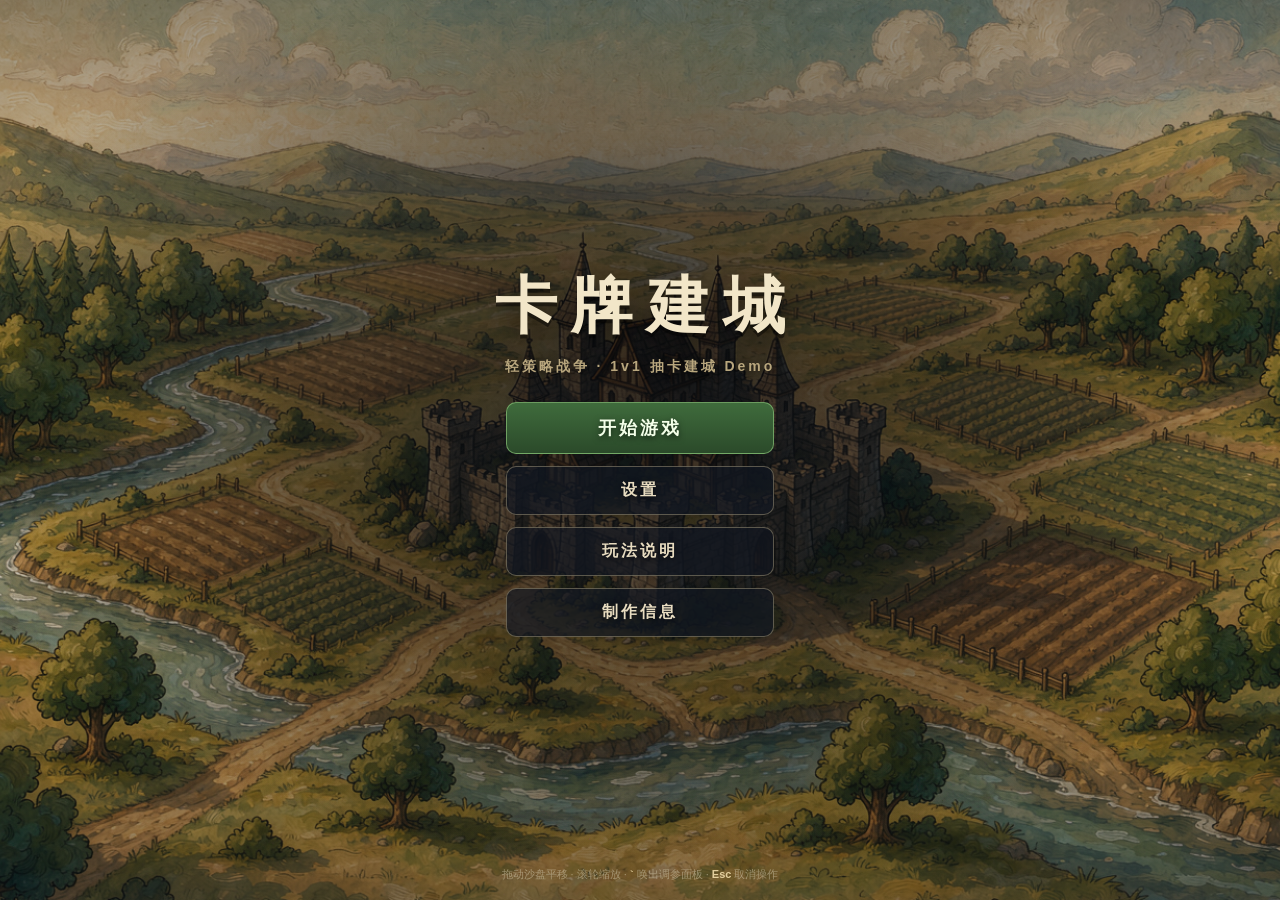
==== 卡牌建城demo/index.html @ 53fcb4ac "弹窗羊皮纸木框 + 顶栏图标化重构（第六十三次修订·本地） - 弹窗：i2i 横版羊皮纸木框 panel-wide.png（3:2 匹配 modal），替换 CSS 纯色；固定高 470 防压扁；关闭" ====
<!DOCTYPE html>
<html lang="zh-CN">
<head>
<meta charset="UTF-8">
<meta name="viewport" content="width=device-width, initial-scale=1.0, maximum-scale=1.0, user-scalable=no, viewport-fit=cover">
<meta name="apple-mobile-web-app-capable" content="yes">
<title>卡牌建城 · 轻策略战争 Demo</title>
<link rel="icon" href="data:,">
<link rel="stylesheet" href="css/style.css">
</head>
<body>

<div id="app">
  <div id="stage">
    <canvas id="game" hidden></canvas>

    <!-- ============ UI 层（逻辑坐标 1280×720，由引擎整体缩放） ============
         网格制沙盘铺满 + 常驻手牌栏 + 右下角功能角标 + 弹出式抽卡/牌库
    -->
    <div id="ui">

      <!-- ---------- 顶栏（背景 = 参考图裁切的木质横幅；数字叠在图内资源位上） ---------- -->
      <header id="topbar">
        <div class="tb-clock">
          <span id="clock">15:00</span>
          <span class="tb-sub" id="tickinfo">Tick 0 / 180</span>
        </div>

        <div class="tb-resnum rn-energy"><img class="res-ico" src="assets/ui/icons/energy.png" alt=""><b id="res-energy">20</b></div>
        <div class="tb-resnum rn-food"><img class="res-ico" src="assets/ui/icons/food.png" alt=""><b id="res-food">40</b></div>
        <div class="tb-resnum rn-soldier"><img class="res-ico" src="assets/ui/icons/soldier.png" alt=""><b id="tag-soldiers">0 / 60</b></div>

        <button id="btn-policy" class="tb-btn tb-btn-text" title="查看/颁布政策">📜 政策</button>
        <div class="tb-btns">
          <button id="btn-menu" class="tb-btn tb-btn-icon" title="主界面">🏠</button>
          <button id="btn-pause" class="tb-btn tb-btn-icon" title="暂停 / 继续">⏸️</button>
          <button id="btn-reset" class="tb-btn tb-btn-icon" title="重置本局">🔄</button>
          <button id="btn-debug" class="tb-btn tb-btn-icon" title="调参面板（快捷键 `）">🎛️</button>
        </div>
      </header>

      <!-- 隐藏保留：旧顶栏信息位的 id（ui.js 仍在更新；视觉信息已由顶栏横幅与沙盘标签承接） -->
      <div id="legacy-info" style="display:none">
        <span class="tag" id="tag-castle">主城 Lv1</span>
        <span class="tag" id="tag-slots">建筑位 0 / 10</span>
        <span id="policy-tray"></span>
        <span id="event-meter"><i id="event-bar-fill"></i><b id="event-bar-label">?</b></span>
        <span class="tag tag-dim" id="tag-phase"></span>
      </div>
      <!-- ---------- 主体 ---------- -->
      <main id="main">

        <!-- 沙盘：Canvas 铺满，城市格逐格对齐 -->
        <section id="board">
          <canvas id="sandbox"></canvas>
          <div id="relic-tray" title="遗物：弃牌奖励获得，永久生效"></div>

          <div class="board-head">
            <span class="bh-title">沙盘</span>
            <span class="muted">拖动平移 · 滚轮缩放 · 点我方部队再点建筑派兵 · 悬停顶栏资源看产出明细</span>
            <span class="bh-right">
              <button id="btn-recenter" class="bh-btn">⌖ 回城</button>
              <span class="muted">可建 <b id="slot-count">0</b>/<b id="slot-max">10</b> 格</span>
              <span class="muted" id="road-budget" title="道路额度：每方主动铺路的格数上限（预设官道、桥不占额度）。铺满后要拆掉旧路才能继续铺。单价随已铺格数递增（每 20 格 +1⚡）。">道路 <b id="road-count">0</b>/<b id="road-cap">100</b> <b id="road-price"></b></span>
            </span>
          </div>

          <div id="hint" class="hint">点右下角「抽卡」翻 5 张 → 挑便宜的买 → 把手牌拖到地图空地上建造（必须与主城或己方建筑相邻）</div>

          <!-- 选中建筑/主城时的操作条 -->
          <div id="tile-actions" class="hidden">
            <span id="ta-title"></span>
            <button id="ta-upgrade" class="ta-btn ta-up"></button>
            <button id="ta-demolish" class="ta-btn ta-del"></button>
            <button id="ta-close" class="ta-close">×</button>
          </div>

          <!-- 右下角功能角标：牌库 / 抽卡 / 弃牌 -->
          <div id="corner-ui">
            <button class="corner-btn" data-modal="pool">
              <span class="ck-icon">📚</span>
              <b class="ck-badge" id="pool-count">0</b>
              <em class="ck-label">牌库</em>
            </button>
            <button class="corner-btn corner-primary" data-modal="shop">
              <span class="ck-icon">🎴</span>
              <b class="ck-badge" id="shop-cost">1</b>
              <em class="ck-label">抽卡</em>
            </button>
            <button class="corner-btn corner-danger" id="btn-discard">
              <span class="ck-icon">🗑️</span>
              <em class="ck-label">弃牌</em>
            </button>
            <button class="corner-btn corner-gold" data-modal="quest">
              <span class="ck-icon">📋</span>
              <b class="ck-badge" id="quest-star">☆0</b>
              <em class="ck-label">任务</em>
            </button>
          </div>
        </section>

        <!-- 常驻手牌栏 -->
        <section id="hand-bar">
          <div class="row-body">
            <div id="hand-slots" class="card-row"></div>
            <div class="hb-spacer"></div>
            <div id="discard-zone" class="discard-zone"><span>🗑️</span>弃牌</div>
            <span class="muted hb-count" id="hand-count">0 / 5</span>
          </div>
        </section>

      </main>

      <!-- 资源产出明细（鼠标悬停顶栏三个资源时弹出） -->
      <div id="res-tip" class="hidden"></div>

      <!-- 胜负结算 -->
      <div id="result-overlay" class="hidden">
        <div id="result-card">
          <div id="result-icon"></div>
          <div id="result-title"></div>
          <div id="result-sub"></div>
          <div class="result-btns">
            <button id="result-restart">再来一局</button>
            <button id="result-menu" class="result-btn-ghost">回到主界面</button>
          </div>
        </div>
      </div>

    </div><!-- /#ui -->

    <!-- ---------- 弹出层：抽卡 / 牌库 ---------- -->
    <div id="modal" class="hidden">
      <div class="modal-box">
        <div class="modal-head">
          <span class="rh-title" id="modal-title">抽卡</span>
          <span class="muted" id="modal-sub"></span>
          <button id="modal-close" class="modal-close">×</button>
        </div>
        <div class="modal-body">
          <div id="pane-shop" class="pane">
            <div id="shop-cards" class="card-row"></div>
            <div class="shop-foot">
              <button id="btn-open" class="btn btn-primary">抽取 · 3 ⚡</button>
              <div id="shop-hint" class="muted small">点击候选卡按标价买入 · 买完拖下方手牌到城市格建造</div>
              <div id="shop-cur-cost" class="muted small"></div>
            </div>
          </div>
          <div id="pane-reward" class="pane hidden">
            <div id="reward-cards" class="reward-cards"></div>
          </div>
          <div id="pane-policy" class="pane hidden">
            <div id="policy-cards" class="reward-cards"></div>
            <div id="policy-hint" class="muted small"></div>
          </div>
          <div id="pane-quest" class="pane hidden">
            <div id="quest-list"></div>
          </div>
          <div id="pane-pool" class="pane hidden">
            <div id="pool-cards" class="pool-grid"></div>
          </div>
        </div>
      </div>
    </div>

    <!-- ---------- 主界面（覆盖层，最后渲染 → 永远在最上） ---------- -->
    <div id="menu">
      <div id="menu-bg"></div>
      <div class="menu-inner">
        <div class="menu-brand">
          <h1 class="menu-title" id="menu-title">卡牌建城</h1>
          <p class="menu-sub" id="menu-sub">轻策略战争 · 1v1 抽卡建城 Demo</p>
        </div>

        <div class="menu-btns" id="menu-btns">
          <button class="menu-btn menu-btn-primary" data-act="start">开始游戏</button>
          <button class="menu-btn" data-act="settings">设置</button>
          <button class="menu-btn" data-act="help">玩法说明</button>
          <button class="menu-btn" data-act="about">制作信息</button>
        </div>

        <div class="menu-panel hidden" id="menu-panel">
          <div class="mp-head">
            <span class="mp-title" id="mp-title"></span>
            <button class="mp-close" id="mp-close" title="返回">×</button>
          </div>
          <div class="mp-body" id="mp-body"></div>
        </div>

        <div class="menu-foot">拖动沙盘平移 · 滚轮缩放 · <b>`</b> 唤出调参面板 · <b>Esc</b> 取消操作</div>
      </div>
    </div>

  </div><!-- /#stage -->

  <!-- 调试面板：按 ` 或 D 唤出 -->
  <div id="debug" class="hidden">
    <div class="dbg-head">调试面板 <span id="fps">60</span> fps
      <button id="dbg-close">×</button>
    </div>
    <div id="dbg-body"></div>
  </div>
</div>

<!-- 竖屏引导（第四十八次修订）：手机竖屏时提示横屏；桌面（宽 > 820px）不受影响。
     纯 CSS 控制（媒体查询），无 JS 参与 -->
<div id="rotate-hint">
  <div class="rh-icon">📱</div>
  <div class="rh-text">请将手机<b>横过来</b>游玩<br><span>本作为横屏设计 · 1v1 沙盘战场需要横向空间</span></div>
</div>

<!-- 新手引导（第四十八次修订）：开局选择界面 + 软引导层（手指/气泡/跳过）。
     逻辑在 js/tutorial.js；由 menu.js start() 的新局分支触发 -->
<div id="tut-choice" class="hidden">
  <div class="tc-box">
    <div class="tc-title">第一次玩？</div>
    <div class="tc-sub">6 步教你完成开局（抽卡 → 建城 → 出兵），大约 1 分钟。<br>引导期间游戏暂停，随时可以跳过。</div>
    <button id="tut-accept" class="tb-btn tc-accept">查看新手引导</button>
    <button id="tut-skip" class="tb-btn tb-btn-ghost">跳过，直接开始</button>
  </div>
</div>
<div id="tutorial" class="hidden">
  <div id="tut-bubble" class="hidden">
    <div id="tut-text"></div>
    <button id="tut-next" class="tb-btn hidden">下一步</button>
  </div>
  <div id="tut-finger" class="hidden">👆</div>
  <button id="tut-skip-run" class="tb-btn tb-btn-ghost">跳过引导 »</button>
</div>

<!-- 顺序不能改：engine -> config -> game -> sandbox -> ui -> menu -> main -->
<script src="js/engine.js"></script>
<script src="js/config.js"></script>
<script src="js/game.js"></script>
<script src="js/sandbox.js"></script>
<script src="js/ui.js"></script>
<script src="js/menu.js"></script>
<script src="js/tutorial.js"></script>
<script src="js/main.js"></script>
</body>
</html>
---- 卡牌建城demo/css/style.css ----
/* =============================================================
 * style.css —— 卡牌建城 Demo（Phase 3a）
 *
 * 视觉参考《卡牌城镇》(Cardboard Town)：蓝图风卡牌 + 网格草地地图
 * 逻辑分辨率 1280×720，由引擎把 #ui 整体 scale 到窗口，故此处一律写逻辑 px
 * ============================================================= */

* { margin: 0; padding: 0; box-sizing: border-box; }

html, body {
  width: 100%; height: 100%; overflow: hidden;
  background: #0a0f16;
  font-family: -apple-system, "PingFang SC", "Microsoft YaHei", "Helvetica Neue", sans-serif;
  color: #e8eef8;
  touch-action: none;
  user-select: none; -webkit-user-select: none;
  -webkit-tap-highlight-color: transparent;
}

#app { position: relative; width: 100%; height: 100dvh; display: flex; align-items: center; justify-content: center; }
#stage { position: relative; overflow: hidden; }
#game { display: block; width: 100%; height: 100%; background: #0f1420; }
#game[hidden] { display: none; }

#ui {
  position: absolute; left: 0; top: 0;
  /* ★ 第四十八次修订：尺寸由引擎按窗口动态设置（响应式），不再固定 1280×720 */
  width: 100%; height: 100%;
  pointer-events: none;
  display: flex; flex-direction: column;
  background: #0b1018;
  overflow: hidden;
}

/* ==================== 顶栏 ==================== */

/* ---------- 顶栏（第六十三次修订：flex 流布局 space-between，按钮图标化） ---------- */
#topbar {
  flex: 0 0 56px;
  display: flex; align-items: center; gap: 2.2%;
  padding: 0 14px 0 10px;
  background: url('../assets/ui/crops/topbar.png') center / 100% 100% no-repeat;
  border: none;
  pointer-events: auto;
  position: relative;
}
#topbar::before {   /* 左端徽章：蓝盾城堡（参考图第 3 板块元素） */
  content: ''; position: absolute; left: 6px; top: 50%; transform: translateY(-50%);
  width: 52px; height: 52px;
  background: url('../assets/ui/emblem.png') center / contain no-repeat;
  filter: drop-shadow(0 2px 4px rgba(0,0,0,.5));
}
.tb-clock {
  display: flex; flex-direction: column; line-height: 1.15;
  margin-left: 50px; min-width: 88px;
}
.tb-clock #clock { font-size: 15px; font-weight: 800; font-variant-numeric: tabular-nums; color: #e8f0f8; }
.tb-clock .tb-sub { font-size: 8px; color: #b8c8dc; font-variant-numeric: tabular-nums; }
.tb-resnum {   /* 资源组：图标 + 数字（对齐背景横幅里的资源位） */
  display: flex; align-items: center; gap: 7px;
  font-size: 15px; font-weight: 800; color: #f0e8d8;
  font-variant-numeric: tabular-nums;
  text-shadow: 0 1px 2px rgba(0,0,0,.5);
  white-space: nowrap; min-width: 84px;
}
.tb-resnum .res-ico { width: 22px; height: 22px; background: none; border-radius: 0; }

.tb-btns { margin-left: auto; display: flex; gap: 6px; align-items: center; }
.tb-btn {
  pointer-events: auto; font: inherit; font-weight: 700;
  padding: 5px 12px; border-radius: 6px;
  border: none;
  background: url('../assets/ui/crops/btn-stone.png') center / 100% 100% no-repeat;
  color: #f4ecd8; text-shadow: 0 1px 2px rgba(0,0,0,.65);
  cursor: pointer; transition: filter .12s, transform .1s;
}
.tb-btn-text { font-size: 11px; }
.tb-btn-icon { width: 40px; height: 32px; padding: 0; font-size: 14px; display: flex; align-items: center; justify-content: center; }
.tb-btn:hover { filter: brightness(1.18); }
.tb-btn:active { transform: scale(.96); }

/* ---------- 弹窗（★ 第六十三次修订：i2i 横版羊皮纸木框 panel-wide.png，替换 CSS 纯色） ---------- */
.modal-box {
  width: 740px; max-height: 470px;
  border-radius: 6px; border: none;
  background: url('../assets/ui/panel-wide.png') center / 100% 100% no-repeat;
  box-shadow: 0 18px 50px rgba(0,0,0,.6);
  padding: 3.2% 4.5% 3% 5%;                 /* 标题落木框内的深色 header 带，正文落在羊皮纸区 */
  display: flex; flex-direction: column; gap: 8px;
  position: relative;
}
.modal-head { display: flex; align-items: baseline; gap: 10px; }
.modal-head .rh-title { font-size: 16px; font-weight: 800; color: #f0e8d0; text-shadow: 0 1px 2px rgba(0,0,0,.55); }
.modal-close {
  position: absolute; right: 4.2%; top: 6.5%;
  margin: 0; font: inherit; font-size: 15px; line-height: 1;
  width: 30px; height: 30px; border-radius: 50%;
  border: none; background: none;
  color: #d8c8a0; cursor: pointer;
  display: flex; align-items: center; justify-content: center;
}
.modal-close:hover { filter: brightness(1.3); }
.modal-body { flex: 1 1 auto; min-height: 0; }
.modal-box .muted { color: #5f4c38; }
#legacy-info { display: none; }
.modal-head { display: flex; align-items: baseline; gap: 10px; }
.modal-head .rh-title { font-size: 16px; font-weight: 800; color: #3a2c18; }
.modal-close {
  margin-left: auto; font: inherit; font-size: 18px; line-height: 1;
  width: 26px; height: 26px; border-radius: 6px;
  border: 1px solid rgba(74,53,32,.4); background: rgba(74,53,32,.12);
  color: #4a3520; cursor: pointer;
}
.modal-close:hover { background: rgba(74,53,32,.24); }
.modal-body { flex: 1 1 auto; min-height: 0; }
.modal-box .muted { color: #6b5744; }

/* ==================== 主体 ==================== */

#main { flex: 1 1 auto; display: flex; flex-direction: column; gap: 6px; padding: 6px; min-height: 0; position: relative; }

/* ---------- 沙盘 ---------- */

#board {
  flex: 1 1 auto; position: relative; min-height: 0;
  /* ★ 第四十八次修订：min-height 300px 会在手机横屏（390px 高）把顶栏+手牌挤出屏幕；
   *   改 0 交给 flex 分配 —— 桌面高度充裕时沙盘照样撑满，行为不变。 */
  border-radius: 12px; border: 1px solid #2d4426;
  background: #44692f;
  overflow: hidden;
  pointer-events: auto;
}

#sandbox { position: absolute; inset: 0; width: 100%; height: 100%; display: block; cursor: grab; }
#sandbox.grabbing { cursor: grabbing; }

.board-head {
  position: absolute; left: 0; right: 0; top: 0;
  display: flex; align-items: center; gap: 10px;
  padding: 6px 12px;
  background: linear-gradient(rgba(8,14,10,.78), rgba(8,14,10,0));
  pointer-events: none;
}
.bh-title { font-size: 13px; font-weight: 800; color: #dbe8d0; }
.bh-right { margin-left: auto; display: flex; align-items: center; gap: 10px; }
.bh-btn {
  pointer-events: auto;
  font: inherit; font-size: 11px; font-weight: 700;
  padding: 4px 11px; border-radius: 7px;
  border: 1px solid rgba(255,255,255,.35);
  background: rgba(12,20,12,.7); color: #dbe8d0;
  cursor: pointer; transition: background .12s, border-color .12s;
}
.bh-btn:hover { background: rgba(60,90,40,.85); border-color: rgba(255,255,255,.6); }
.muted { font-size: 10px; color: #9db894; }
.muted b { color: #dbe8d0; }

/* ==================== 资源产出明细（悬停顶栏资源弹出） ==================== */

#res-tip {
  position: absolute;
  z-index: 400;
  min-width: 230px; max-width: 320px;
  padding: 9px 11px;
  border-radius: 10px;
  border: 1px solid #33507a;
  background: rgba(12,20,32,.97);
  box-shadow: 0 10px 30px rgba(0,0,0,.6);
  pointer-events: none;
  font-size: 11px;
  color: #cfe0f5;
}
#res-tip.hidden { display: none; }
.rt-head {
  display: flex; align-items: baseline; justify-content: space-between; gap: 12px;
  font-weight: 800; color: #fff;
  padding-bottom: 5px; margin-bottom: 5px;
  border-bottom: 1px solid rgba(255,255,255,.14);
}
.rt-head b { color: #7ed957; }
.rt-head.rt-cost { margin-top: 8px; color: #ffb877; }
.rt-head.rt-cost b { color: #ff9f43; }
.rt-list { list-style: none; display: flex; flex-direction: column; gap: 3px; }
.rt-list li { display: flex; justify-content: space-between; gap: 14px; color: #9dbdd8; }
.rt-list li b { color: #e8eef8; font-variant-numeric: tabular-nums; white-space: nowrap; }
.rt-list li.rt-none { color: #5f7593; }
.rt-list li.rt-boost { color: #c4b5fd; }
.rt-list li.rt-boost b { color: #c4b5fd; }

#outer-list {
  position: absolute; left: 10px; top: 30px;
  display: flex; flex-direction: column; gap: 4px;
  pointer-events: none;
}
.outer-item {
  display: flex; align-items: center; gap: 6px;
  padding: 2px 8px; border-radius: 6px;
  background: rgba(10,18,10,.55); border: 1px solid rgba(255,255,255,.12);
  font-size: 10px; color: #cfe0d0;
}
.oi-icon { font-size: 11px; }
.oi-name { font-weight: 700; }
.oi-sub { margin-left: 4px; color: #a9c9a0; font-variant-numeric: tabular-nums; }

/* ---------- 城市格（逐格对齐到地图格子，透明底） ---------- */

#city-grid { position: absolute; inset: 0; pointer-events: none; }

.cell {
  position: absolute;
  display: flex; flex-direction: column;
  align-items: center; justify-content: center;
  overflow: hidden;
  pointer-events: auto;
  transition: box-shadow .12s, background .12s;
}
.cell.blocked { pointer-events: none; }
.cell.empty { cursor: pointer; }
.cell.empty .cell-plus { font-size: 14px; color: rgba(255,255,255,.4); text-shadow: 0 1px 2px rgba(0,0,0,.6); }
.cell.castle { cursor: default; }
.cell.castle .cell-icon { font-size: 22px; filter: drop-shadow(0 2px 3px rgba(0,0,0,.5)); }
.cell.built { background: rgba(18,28,44,.6); border-radius: 6px; }

.cell-icon { font-size: 15px; line-height: 1; }
.cell-name { font-size: 9px; font-weight: 800; line-height: 1.1; color: #fff; text-shadow: 0 1px 2px rgba(0,0,0,.85); }
.cell-name .lv { color: #ffd23f; font-size: 8px; }
.cell-sub { font-size: 8px; color: #eef4ff; text-shadow: 0 1px 2px rgba(0,0,0,.85); line-height: 1.1; }

.cell-acts { display: flex; gap: 2px; }
.mini {
  pointer-events: auto; font: inherit; font-size: 8px; line-height: 1;
  padding: 2px 3px; border-radius: 3px;
  border: 1px solid rgba(255,255,255,.35);
  background: rgba(15,25,40,.85); color: #e8f0ff;
  cursor: pointer; white-space: nowrap;
}
.mini:hover { filter: brightness(1.3); }
.mini:disabled { opacity: .4; cursor: default; filter: none; }
.mini-danger { background: rgba(60,18,18,.88); color: #ffc9c9; border-color: rgba(255,120,120,.4); }
.mini-merge { background: rgba(20,42,16,.88); color: #c0f0a0; border-color: rgba(140,220,110,.4); }
.mini-castle { background: rgba(60,50,10,.9); color: #ffd23f; border-color: rgba(255,210,63,.45); }

.cell.pending { box-shadow: inset 0 0 0 2px #ffd23f88; }
.cell-badge {
  position: absolute; left: 0; right: 0; bottom: 0;
  font-size: 7px; text-align: center; background: #ffd23f; color: #1a1400; font-weight: 700;
}
.cell.drop-ok { box-shadow: inset 0 0 0 3px #4a9eff, inset 0 0 18px rgba(74,158,255,.4); }
.cell.drop-merge { box-shadow: inset 0 0 0 3px #7ed957, inset 0 0 18px rgba(126,217,87,.4); }

/* 提示条 */
.hint {
  position: absolute; left: 12px; bottom: 10px;
  font-size: 11px; color: #eaf4e0;
  padding: 5px 14px; border-radius: 999px;
  background: rgba(8,14,8,.82);
  border: 1px solid rgba(255,255,255,.18);
  white-space: nowrap; max-width: 900px;
  overflow: hidden; text-overflow: ellipsis;
  pointer-events: none; transition: color .15s, border-color .15s;
}
.hint-flash { color: #ffd23f; border-color: #c9a227; }

/* ---------- 格子操作条（选中建筑/主城时出现） ---------- */

#tile-actions {
  position: absolute; left: 40%; top: 40%;
  transform: translateX(-50%);
  display: flex; align-items: center; gap: 8px;
  padding: 7px 10px 7px 14px;
  border-radius: 11px;
  border: 1px solid #3a5580;
  background: rgba(14,24,38,.96);
  box-shadow: 0 8px 24px rgba(0,0,0,.55);
  pointer-events: auto;
  max-width: 640px;
}
#tile-actions.hidden { display: none; }
#ta-title {
  font-size: 12px; font-weight: 700; color: #e8eef8;
  font-variant-numeric: tabular-nums;
  white-space: nowrap; overflow: hidden; text-overflow: ellipsis;
}
.ta-btn {
  font: inherit; font-size: 12px; font-weight: 700;
  padding: 6px 12px; border-radius: 7px;
  border: 1px solid rgba(255,255,255,.35);
  background: rgba(255,255,255,.1); color: #e8eef8;
  cursor: pointer; white-space: nowrap;
  transition: background .12s, border-color .12s;
}
.ta-btn:hover { background: rgba(255,255,255,.2); }
.ta-btn:disabled { opacity: .4; cursor: default; }
.ta-btn.hidden { display: none; }
.ta-up { background: rgba(74,158,255,.22); border-color: rgba(74,158,255,.7); }
.ta-del { background: rgba(160,60,60,.28); border-color: rgba(255,120,120,.55); }
.ta-close {
  font: inherit; font-size: 15px; line-height: 1;
  width: 22px; height: 22px; border-radius: 6px;
  border: 1px solid rgba(255,255,255,.3); background: transparent;
  color: #9dbdd8; cursor: pointer;
}
.ta-close:hover { color: #fff; background: rgba(255,255,255,.15); }

/* ---------- 拖兵幽灵 ---------- */

.troop-ghost {
  position: fixed; z-index: 950;
  pointer-events: none;
  padding: 5px 12px;
  border-radius: 999px;
  border: 2px solid #4a9eff;
  background: rgba(10,20,34,.92);
  color: #fff;
  font-size: 14px; font-weight: 800;
  font-variant-numeric: tabular-nums;
  box-shadow: 0 6px 18px rgba(0,0,0,.55), 0 0 0 3px rgba(74,158,255,.25);
}

/* ---------- 胜负结算 ---------- */

#result-overlay {
  position: fixed; inset: 0; z-index: 900;
  display: flex; align-items: center; justify-content: center;
  background: rgba(4,8,14,.82);
  backdrop-filter: blur(3px);
}
#result-overlay.hidden { display: none; }
#result-card {
  text-align: center;
  padding: 30px 46px;
  border-radius: 16px;
  border: 1px solid rgba(255,255,255,.25);
  background: linear-gradient(165deg, #16233a, #0c1420);
  box-shadow: 0 24px 70px rgba(0,0,0,.7);
}
#result-icon { font-size: 56px; line-height: 1.1; }
#result-title { font-size: 30px; font-weight: 900; margin-top: 8px; letter-spacing: 2px; }
#result-sub { font-size: 13px; color: #9dbdd8; margin-top: 8px; }
#result-restart {
  font: inherit; font-size: 14px; font-weight: 700;
  margin-top: 20px; padding: 10px 30px; border-radius: 9px;
  border: 1px solid rgba(255,255,255,.35);
  background: rgba(255,255,255,.12); color: #e8eef8;
  cursor: pointer;
}
#result-restart:hover { background: rgba(255,255,255,.22); }

/* ---------- 右下角功能角标 ---------- */

#corner-ui {
  position: absolute; right: 12px; bottom: 10px;
  display: flex; gap: 8px;
  pointer-events: auto;
}
.corner-btn {
  font: inherit; position: relative;
  width: 62px; height: 62px;
  border-radius: 12px;
  border: 2px solid rgba(255,255,255,.55);
  background: linear-gradient(160deg, #2f5b96, #1d3c68);
  color: #fff; cursor: pointer;
  display: flex; flex-direction: column; align-items: center; justify-content: center;
  box-shadow: 0 4px 14px rgba(0,0,0,.45), inset 0 0 0 2px rgba(255,255,255,.12);
  transition: transform .1s, filter .12s;
}
.corner-btn:hover { transform: translateY(-2px); filter: brightness(1.12); }
.corner-btn.active { border-color: #ffd23f; box-shadow: 0 0 0 2px #ffd23f55, 0 4px 14px rgba(0,0,0,.45); }
.corner-primary { background: linear-gradient(160deg, #3d76c2, #234d85); }
.corner-danger { background: linear-gradient(160deg, #8a3b3b, #5e2020); }
.corner-danger.active { border-color: #ff8f8f; box-shadow: 0 0 0 2px #ff8f8f55, 0 4px 14px rgba(0,0,0,.45); }
.ck-icon { font-size: 20px; line-height: 1; }
.ck-badge {
  position: absolute; top: -6px; right: -6px;
  min-width: 22px; height: 18px; padding: 0 5px;
  border-radius: 999px; background: #ffd23f; color: #1a1400;
  font-size: 10px; font-weight: 800; line-height: 18px;
  font-variant-numeric: tabular-nums; box-shadow: 0 2px 5px rgba(0,0,0,.4);
}
.ck-label { font-style: normal; font-size: 10px; font-weight: 700; margin-top: 1px; }
.corner-btn.pulse { animation: pulse 1.6s infinite; }
@keyframes pulse {
  0%   { box-shadow: 0 0 0 0 rgba(255,210,63,.5), 0 4px 14px rgba(0,0,0,.45); }
  70%  { box-shadow: 0 0 0 10px rgba(255,210,63,0), 0 4px 14px rgba(0,0,0,.45); }
  100% { box-shadow: 0 0 0 0 rgba(255,210,63,0), 0 4px 14px rgba(0,0,0,.45); }
}

/* ---------- 手牌（第五十三次修订：无框化，对齐参考图 style-ref-2 第 6 板块） ----------
 * 卡牌直接浮在沙盘底部（居中扇形），**没有手牌面板** —— 沙盘吃满整行，地图更大。
 * 容器只负责定位，不拦截点击；弃牌区/hand-count 浮动在手牌两侧。 */

#hand-bar {
  position: absolute; left: 0; right: 0; bottom: 0;
  z-index: 30;
  display: flex; flex-direction: column; gap: 4px;
  padding: 0 0 10px;
  background: none; border: none; box-shadow: none; border-radius: 0;
  min-height: 0; flex: none;
  pointer-events: none;                 /* 容器透明不拦截，卡牌自身恢复 */
}
.row-head { display: none; }            /* 面板标题/常驻说明已移除（玩法说明里有全量） */
.rh-title { font-size: 13px; font-weight: 800; color: #a9bdd8; }
.hb-count { position: absolute; right: 18px; top: -4px; margin: 0; color: rgba(255,244,214,.75); font-weight: 700; font-size: 11px; text-shadow: 0 1px 3px rgba(0,0,0,.7); }
.row-body { flex: 1 1 auto; display: flex; align-items: center; justify-content: center; gap: 12px; min-height: 0; position: relative; }
.card-row { display: flex; gap: 9px; flex: 0 0 auto; }
#hand-slots { flex: 0 0 auto; }
.hb-spacer { display: none; }
.row-side {
  flex: 1 1 auto; min-width: 0; display: flex; flex-direction: column;
  justify-content: center; gap: 7px; padding-left: 16px;
  border-left: 1px solid #1e2b40; height: 100%;
}

/* ==================== 卡牌（第六十次修订：标准实体卡比例 0.716，宽版大气框 v5） ====================
 * 行业标准宽高比 63:88 ≈ 0.716（万智牌/宝可梦/炉石）—— 此前的 0.593 窄卡是瘦弱感根因。
 * 框 = i2i 宽版重生成（card-frame-v5.png），插画合成进窗口区。 */

.card {
  width: 120px; height: 168px; flex: 0 0 120px;
  border-radius: 8px;
  background: var(--card-bg) center / 100% 100% no-repeat;
  box-shadow: 0 6px 16px rgba(0,0,0,.5);
  display: block;
  cursor: pointer;
  position: relative;
  transition: transform .14s cubic-bezier(.3,1.4,.5,1), box-shadow .12s, filter .12s;
  transform-origin: bottom center;
}
/* ★ 卡面按卡 key 映射：建筑五张各有专属场景插画；道路/效果/升级按类型共用 */
.card[data-key="farm"]     { --card-bg: url('../assets/ui/cards/farm-v5.png'); }
.card[data-key="atelier"]  { --card-bg: url('../assets/ui/cards/atelier-v5.png'); }
.card[data-key="power"]    { --card-bg: url('../assets/ui/cards/power-v5.png'); }
.card[data-key="barracks"] { --card-bg: url('../assets/ui/cards/barracks-v5.png'); }
.card[data-key="tower"]    { --card-bg: url('../assets/ui/cards/tower-v5.png'); }
.card[data-key="road"], .card[data-key="dirt"], .card[data-key="stone"], .card[data-key="avenue"] { --card-bg: url('../assets/ui/cards/road-v5.png'); }
.card[data-key="upgrade"]  { --card-bg: url('../assets/ui/cards/upgrade-v5.png'); }
.card[data-key="harvest"], .card[data-key="muster"], .card[data-key="repair"], .card[data-key="reclaim"],
.card[data-key="fastCrop"], .card[data-key="levy"], .card[data-key="rally"] { --card-bg: url('../assets/ui/cards/effect-v5.png'); }
.card:hover { filter: brightness(1.06); }

.card-name {   /* 信息面板：标题（衬线+凹印） */
  position: absolute; left: 10%; right: 10%; top: 67%;
  text-align: center; font-size: 11px; font-weight: 700;
  font-family: Georgia, 'Times New Roman', serif;
  letter-spacing: 1px; color: #3a2c18;
  text-shadow: 0 1px 0 rgba(255,244,214,.9), 0 2px 3px rgba(90,61,30,.28);
  white-space: nowrap; overflow: hidden; text-overflow: ellipsis;
}
.card-desc {   /* 信息面板：描述留白 */
  position: absolute; left: 12%; right: 12%; top: 74.5%; height: 15%;
  font-size: 8px; line-height: 1.3; color: #5f4c38; text-align: center;
  overflow: hidden;
}
.card-cost-num {   /* 费用角标：左下金色圆徽（CSS 绘制，v5 框无内置徽章） */
  position: absolute; left: 7%; top: 6%;
  width: 20%; aspect-ratio: 1; border-radius: 50%;
  display: flex; align-items: center; justify-content: center;
  background: radial-gradient(circle at 35% 30%, #ffe9a8, #c8922f);
  border: 2px solid #8a6b3a;
  font-size: 14px; font-weight: 800; color: #3a2c18;
  box-shadow: 0 2px 5px rgba(0,0,0,.5), inset 0 1px 2px rgba(255,255,255,.5);
  font-variant-numeric: tabular-nums;
}
.card-tag {
  position: absolute; top: 44%; right: 3%;
  font-size: 7px; padding: 1px 4px; border-radius: 999px;
  background: rgba(90,61,30,.78); color: #fff4e0; font-weight: 700;
}

/** 遗物托盘（横放：顶部信息栏下方右侧，不挡地图核心区） */
#relic-tray {
  position: absolute; top: 56px; right: 12px;
  display: flex; gap: 6px; align-items: center;
  padding: 5px 8px; border-radius: 10px;
  border: 1px solid rgba(255,210,63,.35);
  background: rgba(10,16,26,.72);
  min-height: 40px; min-width: 40px;
  pointer-events: auto; z-index: 30;
}
#relic-tray:empty::after {
  content: '遗物'; font-size: 11px; color: rgba(255,210,63,.4);
  font-weight: 700; letter-spacing: 2px;
}
.relic-chip {
  width: 34px; height: 34px; border-radius: 8px;
  display: flex; align-items: center; justify-content: center;
  font-size: 19px; cursor: help;
  border: 1px solid rgba(255,210,63,.6);
  background: linear-gradient(160deg, rgba(138,109,47,.85), rgba(92,71,24,.85));
  box-shadow: 0 2px 8px rgba(0,0,0,.4);
  animation: relic-pop .35s ease;
}
@keyframes relic-pop { from { transform: scale(.3); } to { transform: scale(1); } }

/* ===== §19 政策（第十九次修订） ===== */
#policy-tray { display: flex; align-items: center; gap: 4px; margin-left: 6px; }
#btn-policy { padding: 2px 8px; font-size: 12px; height: 22px; }
.policy-chip {
  width: 24px; height: 24px; border-radius: 6px;
  display: flex; align-items: center; justify-content: center;
  font-size: 14px; cursor: help; flex: 0 0 auto;
  border: 1px solid rgba(255,255,255,.35);
  background: rgba(255,255,255,.06);
  animation: relic-pop .3s ease;
}
.policy-chip.tier-0 { border-color: rgba(205,127,50,.9);  background: rgba(205,127,50,.28); }
.policy-chip.tier-1 { border-color: rgba(220,220,225,.9); background: rgba(220,220,225,.26); }
.policy-chip.tier-2 { border-color: rgba(255,209,102,.95); background: rgba(255,209,102,.30);
                      box-shadow: 0 0 8px rgba(255,209,102,.35); }
.policy-chip.policy-empty { opacity: .3; border-style: dashed; font-size: 11px; }
.tier { font-size: 11px; padding: 1px 5px; border-radius: 4px; margin-left: 3px; }
.tier-0 { color: #cd7f32; }
.tier-1 { color: #dcdce1; }
.tier-2 { color: #ffd166; }
.card-dim { opacity: .55; }
#policy-hint { margin-top: 10px; text-align: center; }

/* ===== §20 事件牌 / §21 星级任务（第二十次修订） ===== */
.tier-bad { color: #ff8a7a; font-size: 11px; padding: 1px 5px; border-radius: 4px; margin-left: 3px;
            border: 1px solid rgba(255,138,122,.45); }
.card-event { border-color: rgba(255,138,122,.55); }
.policy-chip.tier-bad { border-color: rgba(255,138,122,.7); background: rgba(255,138,122,.2); }
.corner-gold { border-color: rgba(255,209,102,.7); }
.corner-gold .ck-icon { filter: drop-shadow(0 0 4px rgba(255,209,102,.5)); }
.quest-star { margin-bottom: 12px; padding: 10px 12px; border-radius: 10px;
              border: 1px solid rgba(255,255,255,.12); background: rgba(255,255,255,.04); }
.quest-star-title { font-weight: 700; margin-bottom: 6px; letter-spacing: 1px; }
.quest-done   { border-color: rgba(126,217,87,.5); background: rgba(126,217,87,.08); }
.quest-done .quest-star-title { color: #7ed957; }
.quest-active { border-color: rgba(255,209,102,.55); background: rgba(255,209,102,.07); }
.quest-active .quest-star-title { color: #ffd166; }
.quest-locked { opacity: .45; }
.quest-row { display: flex; justify-content: space-between; gap: 12px;
             padding: 3px 0; font-size: 13px; color: #cfd4dd; }
.quest-row.quest-ok { color: #7ed957; }
.quest-row b { flex: 0 0 auto; font-variant-numeric: tabular-nums; }

/* ===== §20 事件预警条（第二十一次修订：可视化预期） ===== */
#event-meter {
  position: relative; width: 84px; height: 18px; border-radius: 9px;
  border: 1px solid rgba(255,255,255,.25); background: rgba(0,0,0,.35);
  overflow: hidden; cursor: help; flex: 0 0 auto; margin-left: 6px;
}
#event-bar-fill {
  position: absolute; left: 0; top: 0; bottom: 0; width: 0%;
  background: linear-gradient(90deg, rgba(126,180,255,.55), rgba(126,180,255,.85));
  transition: width .6s linear;
}
#event-bar-label {
  position: absolute; inset: 0; display: flex; align-items: center; justify-content: center;
  font-size: 11px; font-weight: 700; color: #e8ecf4; font-style: normal;
  text-shadow: 0 1px 2px rgba(0,0,0,.6); font-variant-numeric: tabular-nums;
}
#event-meter.event-soon { border-color: rgba(255,107,107,.9); }
#event-meter.event-soon #event-bar-fill {
  background: linear-gradient(90deg, rgba(255,107,107,.6), rgba(255,107,107,.95));
  animation: event-pulse 1s ease-in-out infinite;
}
#event-meter.event-soon #event-bar-label { color: #ffd7d7; }
@keyframes event-pulse { 0%,100% { opacity: .75; } 50% { opacity: 1; } }

/* ===== §21 临门提示（第二十二次修订） ===== */
#quest-star.quest-near {
  color: #ffd166; animation: quest-flash 0.9s ease-in-out infinite;
  text-shadow: 0 0 6px rgba(255,209,102,.6);
}
@keyframes quest-flash { 0%,100% { opacity: 1; } 50% { opacity: .45; } }

/* ===== 抽卡面板：竖卡 96×144，描述常显 ===== */
#shop-cards { display: flex; gap: 10px; width: 100%; justify-content: center; }
#shop-cards .card { width: 96px; height: 144px; flex: 0 0 96px; }
#shop-cards .card-desc { display: block; }
#shop-cards .card-name { font-size: 12px; }

/* ===== 遗物托盘：左上角横放（杀戮尖塔同位） ===== */
#relic-tray { left: 12px; right: auto; }

.relic-chip { position: relative; }
.relic-badge {
  position: absolute; right: -4px; bottom: -4px;
  font-size: 10px; font-weight: 800; line-height: 1;
  padding: 2px 4px; border-radius: 999px;
  background: #ffd23f; color: #3a2c08;
  border: 1px solid rgba(0,0,0,.4);
}

  /** 弃牌奖励·遗物 与 政策三选一（第六十次修订：竖卡 128×192 对齐大气框，描述常显） */
.reward-cards .card, #policy-cards .card {
  width: 128px; height: 192px; flex: 0 0 128px;
}
.reward-cards .card-desc, #policy-cards .card-desc { display: block; font-size: 9px; }
#policy-cards { align-items: center; }
.reward-cards .card-relic:hover, #policy-cards .card:hover {
  box-shadow: 0 14px 30px rgba(0,0,0,.55);
  filter: brightness(1.06);
}

/** 弃牌奖励三选一 */
.reward-cards {
  display: flex; gap: 18px; justify-content: center;
  padding: 26px 20px 30px;
}
.reward-cards .card { cursor: pointer; }

.card-empty { cursor: default; opacity: .5; }
.card-empty:hover { transform: none; }
.card-empty-text { font-size: 16px; color: rgba(90,61,30,.55); }
.card-poor, .card-full, .card-no { opacity: .42; }
.card-poor:hover, .card-full:hover, .card-no:hover { transform: none; }
.card-hand { cursor: grab; }
.card-hand:active { cursor: grabbing; }
.card.dragging { opacity: .3; }

/* 效果牌：紫调蓝图 */
.card-effect { --blue-a: #4b3d86; --blue-b: #2c2456; }

/* 牌库（只读） */
.card-pool { cursor: default; }
.card-pool:hover { transform: none; }

.pool-grid { display: flex; flex-wrap: wrap; gap: 9px; align-content: flex-start; }

/* ==================== 弹出层 ==================== */

#modal {
  position: absolute; inset: 0; z-index: 500;
  background: rgba(4,8,6,.72);
  display: flex; align-items: center; justify-content: center;
  pointer-events: auto;
}
#modal.hidden { display: none; }

.modal-box {
   width: 740px; height: 470px; max-height: none;
   display: flex; flex-direction: column; gap: 8px;
}
.modal-head { display: flex; align-items: baseline; gap: 10px; }
.modal-head .rh-title { font-size: 16px; font-weight: 800; color: #3a2c18; }
.modal-close {
  margin-left: auto; font: inherit; font-size: 18px; line-height: 1;
  width: 26px; height: 26px; border-radius: 6px;
  border: 1px solid rgba(74,53,32,.4); background: rgba(74,53,32,.12);
  color: #4a3520; cursor: pointer;
}
.modal-close:hover { background: rgba(74,53,32,.24); }
.modal-body { flex: 1 1 auto; min-height: 0; overflow: auto; }
#pane-shop {
  display: flex; flex-direction: column;
  align-items: center; justify-content: center; gap: 12px;
}
#pane-shop.hidden, #pane-pool.hidden { display: none; }
#pane-pool { display: flex; align-items: flex-start; overflow-y: auto; }
.shop-foot {
  display: flex; flex-direction: column; align-items: center; gap: 5px;
}
.shop-foot .btn { min-width: 220px; }
.small { font-size: 10px; line-height: 1.35; color: #c8d8ee; text-align: center; }

.btn {
  pointer-events: auto; font: inherit; font-size: 13px; font-weight: 800;
  padding: 9px 18px; border-radius: 7px; border: 0; cursor: pointer;
  transition: filter .12s, transform .1s;
}
.btn-primary { background: #e8563f; color: #fff; box-shadow: 0 3px 0 #a83a28; }
.btn-primary:hover { filter: brightness(1.1); }
.btn-primary:active { transform: translateY(2px); box-shadow: 0 1px 0 #a83a28; }
.btn-primary:disabled { background: #2a3a52; color: #5f7593; box-shadow: none; cursor: default; }

/* 手牌托盘：卡片像搁在一个凹槽里 */
#hand-bar .row-body {
  flex: 1 1 auto; display: flex; align-items: flex-end; gap: 8px;
  min-height: 0; position: relative; justify-content: center;
  padding: 0 20px;
  background: none; box-shadow: none; border-radius: 0;
  pointer-events: auto;
}

/* 手牌：卡拉满整条（格数可变），竖向排版保证信息完整，扇形微倾
   密度分级：dens-3（8 张）只缩字号，不隐藏任何信息 */
/* ★ 第五十五次修订：竖卡手牌 —— 大刀阔斧：150×210 大卡 + 真扇形叠放（杀戮尖塔式） */
#hand-slots { flex: 0 0 auto; display: flex; gap: 0; min-width: 0; align-items: flex-end; justify-content: center; }
#hand-slots .card {
  flex: 0 0 150px; width: 150px; height: 210px;
  margin-left: -46px;                      /* ★ 牌互相搭 30%（首张 margin 归零） */
  position: relative;
  overflow: visible;                       /* hover 上浮要溢出手牌栏 */
  transform-origin: bottom center;
  transform: rotate(var(--tilt, 0deg)) translateY(var(--lift, 0px));
}
#hand-slots .card:first-child { margin-left: 0; }
#hand-slots .card:not(.card-empty):hover {
  transform: rotate(0deg) translateY(-52px) scale(1.12);
  z-index: 60;
  box-shadow: 0 18px 44px rgba(0,0,0,.65);
}
#hand-slots .card:hover .card-desc { display: block; }

/* 密度分级：8 张时收紧叠放量 */
#hand-slots.dens-2 .card { margin-left: -58px; }
#hand-slots.dens-2 .card:first-child { margin-left: 0; }
#hand-slots.dens-3 .card { margin-left: -72px; }
#hand-slots.dens-3 .card:first-child { margin-left: 0; }

/* 空格：淡化的手绘框，不抢视觉 */
#hand-slots .card-empty {
  opacity: .3;
  box-shadow: none;
  background: #e8dcc0 url('../assets/ui/card-frame-p.png') center / 100% 100% no-repeat;
}
#hand-slots .card-empty:hover { transform: rotate(var(--tilt, 0deg)) translateY(var(--lift, 0px)); }

#hand-bar.discard-mode {
  border-color: #ff6b6b;
  box-shadow: 0 0 0 2px rgba(255,107,107,.35), inset 0 0 30px rgba(255,60,60,.12);
}
#hand-bar.discard-mode .card:not(.card-empty) {
  border-color: #ff8f8f;
  cursor: crosshair;
}
#hand-bar.discard-mode .card:not(.card-empty):hover {
  box-shadow: inset 0 0 0 3px rgba(255,107,107,.6), 0 12px 22px rgba(0,0,0,.55);
}

/* 弃牌区：平时完全不占空间，拖拽时浮到手牌栏右侧 */
#hand-bar .discard-zone {
  position: absolute; right: 10px; top: 50%;
  transform: translateY(-50%);
  width: 104px; height: 96px;
  opacity: 0; pointer-events: none;
  z-index: 5;
  transition: opacity .12s;
}
#hand-bar.dragging-now .discard-zone { opacity: 1; pointer-events: auto; }
.discard-zone {
  flex: 0 0 96px;
  height: 100%;
  display: flex; flex-direction: column;
  align-items: center; justify-content: center; gap: 2px;
  font-size: 11px; text-align: center;
  border-radius: 8px; border: 1px dashed #4a3a3a;
  color: #8a6a6a; background: #1a1414;
  transition: all .12s;
}
.discard-zone span { font-size: 16px; line-height: 1; opacity: .7; }
.dz-hover { border-color: #ff5f5f; color: #ff9f9f; background: #2a1616; }

/* ==================== 拖拽浮影 ==================== */

.drag-ghost {
  position: fixed; width: 132px; height: 108px;
  margin-left: -66px; margin-top: -54px;
  pointer-events: none; z-index: 99999;
  border-radius: 6px; border: 2px solid #ffd23f;
  background: linear-gradient(160deg, #2f5b96, #1d3c68);
  box-shadow: inset 0 0 0 3px rgba(255,255,255,.15), 0 12px 34px rgba(0,0,0,.65);
  display: flex; flex-direction: column; align-items: center; justify-content: center;
  gap: 1px; opacity: .95; transform: scale(.95);
  color: #fff;
}
.drag-ghost .card-name { font-size: 12px; }


.drag-ghost .card-desc { font-size: 9px; color: #cfe0f5; }
.drag-ghost.ghost-effect { border-color: #7a9a7a; background: #3a4a3a; }

/* ==================== 调试面板 ==================== */

#debug {
  position: fixed; top: 12px; right: 12px;
  width: 258px; max-height: 90vh; overflow-y: auto;
  padding: 10px; border-radius: 10px;
  background: rgba(0,0,0,.9); border: 1px solid rgba(255,255,255,.15);
  font-size: 12px; z-index: 999; pointer-events: auto;
}
#debug.hidden { display: none; }
.dbg-head {
  display: flex; align-items: center; gap: 8px;
  font-weight: 700; margin-bottom: 8px; padding-bottom: 8px;
  border-bottom: 1px solid rgba(255,255,255,.12);
}
.dbg-head #fps { color: #6c6; }
.dbg-head button { margin-left: auto; background: none; border: 0; color: #fff; font-size: 16px; cursor: pointer; }
.dbg-group {
  margin: 10px 0 6px; padding-bottom: 4px;
  font-size: 11px; font-weight: 700; color: #ffd23f;
  border-bottom: 1px dashed rgba(255,255,255,.18);
}
.dbg-group:first-child { margin-top: 0; }
.dbg-row { display: flex; align-items: center; gap: 6px; margin-bottom: 6px; }
.dbg-row label { flex: 1; font-size: 11px; opacity: .88; word-break: break-all; line-height: 1.25; }
.dbg-row input[type=range] { width: 86px; }
.dbg-row .val { width: 42px; text-align: right; color: #ffd23f; font-variant-numeric: tabular-nums; }
.dbg-btn {
  margin: 4px 4px 0 0; padding: 5px 10px; font-size: 11px;
  border: 1px solid rgba(255,255,255,.25); border-radius: 6px;
  background: rgba(255,255,255,.08); color: #fff; cursor: pointer;
}
.dbg-btn:hover { background: rgba(255,255,255,.16); }

/* ============================================================================
 * ========== 最终覆盖块 · 第四十二次修订：游戏主界面（#menu） ==========
 * 说明：本项目的 CSS 多轮叠改过，新样式一律追加到文件末尾，不在中间打补丁。
 * #menu 住在 #stage 下（不是 #ui 里），由 engine.js 统一施加 scale 缩放，
 * z-index 高于 #modal(500) 与 #result-overlay(900)，保证任何弹窗都不会盖住主界面。
 * ========================================================================== */

#menu {
  position: absolute; left: 0; top: 0;
  width: 1280px; height: 720px;
  z-index: 920;
  overflow: hidden;
  pointer-events: auto;
  --menu-scrim: .72;          /* 无底图时的均匀蒙版（CFG.menu.scrim 会覆盖） */
  --menu-blur: 3px;           /* 背景模糊（CFG.menu.blur 会覆盖） */
  --menu-scrim-grad: none;    /* 有底图时的上下双向渐变（menu.js 按 CFG.menu.scrimStops 生成） */
  --menu-halo: .8;            /* 文字区柔光暗斑中心浓度（CFG.menu.halo） */
  --menu-halo-mid: .52;
}
#menu.hidden { display: none; }

/* 背景层：有图用图；没图就只铺一层蒙版，露出实时的沙盘当背景 */
#menu-bg {
  position: absolute; inset: 0;
  background-size: cover;
  background-position: center center;
  background-repeat: no-repeat;
  backdrop-filter: blur(var(--menu-blur));
  -webkit-backdrop-filter: blur(var(--menu-blur));
}
/* 无底图：一层均匀蒙版盖住实时沙盘 */
#menu:not(.menu-has-bg) #menu-bg { background-color: rgba(6,10,16, var(--menu-scrim)); }

/* 有底图（第四十三次修订，用户选定的「档 2」）：
 * ① 上下双向暗渐变 —— 上方压标题、下方压按钮、中段留亮让河流农田透出来；
 * ② 文字区再加一层柔光暗斑 —— 只压标题与按钮那一块，美术其余部分保持明亮。
 *    这比"全局降透明度"更划算：既保住了画面丰富度，又保住了文字可读性。 */
#menu.menu-has-bg #menu-bg::after {
  content: ''; position: absolute; inset: 0;
  background: var(--menu-scrim-grad, none);
}
#menu.menu-has-bg .menu-inner {
  background: radial-gradient(ellipse 58% 50% at 50% 46%,
    rgba(8,11,16, var(--menu-halo)) 0%,
    rgba(8,11,16, var(--menu-halo-mid)) 50%,
    rgba(8,11,16, 0) 100%);
}

.menu-inner {
  position: relative; z-index: 2;
  width: 100%; height: 100%;
  display: flex; flex-direction: column;
  align-items: center; justify-content: center;
  gap: 26px;
  padding: 40px 60px;
  text-align: center;
}

/* ---------- 标题 ---------- */
.menu-brand { display: flex; flex-direction: column; gap: 10px; }
.menu-title {
  font-size: 62px; font-weight: 900; letter-spacing: 14px; text-indent: 14px;
  color: #f2e6c8;
  text-shadow: 0 4px 0 rgba(0,0,0,.45), 0 14px 40px rgba(0,0,0,.75);
}
.menu-sub {
  font-size: 14px; font-weight: 700; letter-spacing: 3px;
  color: #b9a77e;
  text-shadow: 0 2px 10px rgba(0,0,0,.8);
}

/* ---------- 一级按钮 ---------- */
.menu-btns { display: flex; flex-direction: column; gap: 12px; width: 268px; }
.menu-btn {
  font: inherit; font-size: 16px; font-weight: 800; letter-spacing: 3px;
  padding: 13px 0; border-radius: 10px; cursor: pointer;
  border: 1px solid rgba(232,214,168,.34);
  background: rgba(18,24,34,.72);
  color: #e8dcc0;
  transition: background .12s, border-color .12s, transform .08s;
  text-shadow: 0 2px 6px rgba(0,0,0,.6);
}
.menu-btn:hover { background: rgba(38,50,66,.9); border-color: rgba(232,214,168,.62); }
.menu-btn:active { transform: translateY(1px); }
.menu-btn-primary {
  background: linear-gradient(180deg, #3f6b3c, #2b4a2a);
  border-color: rgba(150,210,130,.6);
  color: #f4ffe9;
  font-size: 18px;
}
.menu-btn-primary:hover { background: linear-gradient(180deg, #4d8148, #345c32); }
.menu-btn-sub { font-size: 14px; opacity: .88; }
.menu-btn.hidden { display: none; }

.menu-foot {
  position: absolute; left: 0; right: 0; bottom: 18px;
  font-size: 11px; color: rgba(200,190,160,.6);
}
.menu-foot b { color: rgba(240,220,170,.9); }

/* ---------- 二级面板（设置 / 玩法说明 / 制作信息） ---------- */
.menu-panel {
  position: absolute; left: 50%; top: 50%;
  transform: translate(-50%, -50%);
  z-index: 3;
  width: 620px; max-height: 560px;
  display: flex; flex-direction: column;
  border-radius: 14px;
  border: 1px solid rgba(232,214,168,.3);
  background: linear-gradient(170deg, rgba(26,34,46,.98), rgba(14,20,28,.98));
  box-shadow: 0 26px 70px rgba(0,0,0,.72);
  overflow: hidden;
}
.menu-panel.hidden { display: none; }
.mp-head {
  display: flex; align-items: center;
  padding: 13px 18px;
  border-bottom: 1px solid rgba(255,255,255,.12);
  background: rgba(255,255,255,.03);
}
.mp-title { font-size: 15px; font-weight: 800; letter-spacing: 2px; color: #f2e6c8; }
.mp-close {
  margin-left: auto; font: inherit; font-size: 18px; line-height: 1;
  width: 26px; height: 26px; border-radius: 7px; cursor: pointer;
  border: 1px solid rgba(255,255,255,.28); background: transparent; color: #cfe0f5;
}
.mp-close:hover { background: rgba(255,255,255,.12); }

.mp-body { padding: 16px 20px 20px; overflow-y: auto; text-align: left; }
.mp-row {
  display: flex; align-items: center; gap: 12px;
  min-height: 34px; margin-bottom: 8px;
}
.mp-label { flex: 0 0 92px; font-size: 12px; font-weight: 700; color: #a9bdd8; }
.mp-ctl { display: flex; align-items: center; gap: 10px; flex: 1; }
.mp-range { flex: 1; max-width: 300px; accent-color: #7ed957; }
.mp-val { font-size: 12px; color: #ffd23f; font-variant-numeric: tabular-nums; min-width: 42px; }
.mp-val-wide { flex: 1; font-weight: 700; color: #e8eef8; min-width: 0; overflow: hidden; text-overflow: ellipsis; white-space: nowrap; }
.mp-check { display: flex; align-items: center; gap: 7px; font-size: 12px; color: #cfe0f5; cursor: pointer; }
.mp-check input { accent-color: #7ed957; width: 15px; height: 15px; }
.mp-seg { display: flex; gap: 6px; }
.mp-seg-btn {
  font: inherit; font-size: 12px; font-weight: 700;
  min-width: 46px; padding: 6px 0; border-radius: 7px; cursor: pointer;
  border: 1px solid rgba(255,255,255,.24);
  background: rgba(255,255,255,.07); color: #cfe0f5;
}
.mp-seg-btn.on { background: rgba(126,217,87,.24); border-color: rgba(126,217,87,.7); color: #eaffe0; }
.mp-btn {
  font: inherit; font-size: 12px; font-weight: 700;
  padding: 6px 14px; border-radius: 7px; cursor: pointer;
  border: 1px solid rgba(255,255,255,.26);
  background: rgba(255,255,255,.08); color: #e8eef8;
}
.mp-btn:hover { background: rgba(255,255,255,.16); }
.mp-btn-wide { width: 100%; padding: 10px 0; margin-top: 6px; letter-spacing: 2px; }
.mp-tip { font-size: 11px; color: #7d8ea6; margin: 4px 0 10px; line-height: 1.6; }
.mp-list { list-style: none; }
.mp-list li {
  position: relative; padding-left: 15px; margin-bottom: 9px;
  font-size: 12.5px; line-height: 1.65; color: #cfdcec;
}
.mp-list li::before {
  content: ''; position: absolute; left: 2px; top: 8px;
  width: 5px; height: 5px; border-radius: 50%; background: #7ed957;
}
.mp-about p { font-size: 12.5px; line-height: 1.8; color: #cfdcec; margin-bottom: 8px; }

/* ---------- 结算卡：两个按钮并排 ---------- */
.result-btns { display: flex; gap: 10px; justify-content: center; margin-top: 20px; }
.result-btns #result-restart { margin-top: 0; }
.result-btn-ghost {
  font: inherit; font-size: 14px; font-weight: 700;
  padding: 10px 20px; border-radius: 9px; cursor: pointer;
  border: 1px solid rgba(255,255,255,.22);
  background: transparent; color: #9dbdd8;
}
.result-btn-ghost:hover { background: rgba(255,255,255,.1); color: #e8eef8; }

/* ============================================================================
 * ========== 最终覆盖块 · 第四十四次修订：表现层（结算演出） ==========
 * 说明：胜负结算卡从"直接弹出来"改成 5 段登场 —— 拉幕 → 卡片弹入 → 图标跳 →
 *       标题拉开字距 → 副文案与按钮浮现。纯 CSS：隐藏时 display:none，
 *       再次显示会自动重播，不需要 JS 复位。
 * ========================================================================== */

@keyframes wb-result-fade  { from { opacity: 0; } to { opacity: 1; } }
@keyframes wb-result-card  {
  0%   { opacity: 0; transform: translateY(28px) scale(.86); }
  60%  { opacity: 1; transform: translateY(0)    scale(1.035); }
  100% { opacity: 1; transform: translateY(0)    scale(1); }
}
@keyframes wb-result-icon  {
  0%   { opacity: 0; transform: scale(.25) rotate(-14deg); }
  55%  { opacity: 1; transform: scale(1.28) rotate(5deg); }
  100% { opacity: 1; transform: scale(1)    rotate(0deg); }
}
@keyframes wb-result-title {
  from { opacity: 0; letter-spacing: 30px; filter: blur(4px); }
  to   { opacity: 1; letter-spacing: 2px;  filter: blur(0); }
}
@keyframes wb-result-rise  { from { opacity: 0; transform: translateY(12px); } to { opacity: 1; transform: translateY(0); } }

#result-overlay.result-in { animation: wb-result-fade .22s ease-out both; }
#result-overlay.result-in #result-card  { animation: wb-result-card  .44s cubic-bezier(.2,1.32,.36,1) .06s both; }
#result-overlay.result-in #result-icon  { animation: wb-result-icon  .48s cubic-bezier(.2,1.5,.4,1)  .20s both; }
#result-overlay.result-in #result-title { animation: wb-result-title .44s ease-out                     .28s both; }
#result-overlay.result-in #result-sub   { animation: wb-result-rise  .34s ease-out                     .42s both; }
#result-overlay.result-in .result-btns  { animation: wb-result-rise  .34s ease-out                     .52s both; }

/* 卡片外一圈随入场收束的光晕（赢 = 金，输 = 暗红，平 = 琥珀） */
#result-overlay.result-in #result-card { position: relative; }
#result-overlay.result-in #result-card::after {
  content: ''; position: absolute; inset: -2px; border-radius: inherit;
  pointer-events: none;
  box-shadow: 0 0 0 0 rgba(255,255,255,.32), 0 0 46px 8px rgba(255,214,140,.20);
  animation: wb-result-glow .9s ease-out .1s both;
}
@keyframes wb-result-glow {
  0%   { opacity: 0; transform: scale(.94); }
  45%  { opacity: 1; }
  100% { opacity: .45; transform: scale(1); }
}

/* 结算卡体量放大一档：原来的 30px 图标 / 30px 标题在 1280×720 下分量偏轻，
 * 撑不起"演出"（第四十四次修订） */
#result-card { padding: 34px 58px; min-width: 380px; border-radius: 18px; }
#result-icon { font-size: 66px; }
#result-title { font-size: 36px; letter-spacing: 4px; }
#result-sub { font-size: 14px; margin-top: 10px; }
.result-btns { margin-top: 24px; gap: 12px; }
.result-btns #result-restart, .result-btn-ghost { padding: 11px 26px; font-size: 15px; }

/* ==================== 响应式（第四十八次修订：手机横屏适配） ====================
 * 逻辑尺寸已动态化（scale 恒 1），CSS px = 真实 px。
 * 桌面（视口高 > 500px）维持原布局，零影响；矮屏（手机横屏 360~430px 高）压三行布局：
 *   顶栏 36px · 沙盘吃满剩余空间 · 手牌栏 ~96px（卡片同缩、描述收起）· 常驻提示隐藏。
 * 常驻提示的信息在「玩法说明」里都有，手机上不丢内容。 */
@media (max-height: 500px) {
  #topbar { flex: 0 0 36px; }
  #btn-debug { display: none; }                /* 调参面板是开发工具，手机上无输入设备可用 */
  #legacy-info { display: none; }
  .tb-sub { font-size: 8px; }
  .tb-resnum { font-size: 12px; }
  #hint { display: none; }
  .tag { padding: 3px 6px; }
  .tb-btn { font-size: 11px; padding: 4px 9px; }
  .res-item { padding: 3px 8px 3px 7px; }
  #hand-bar { padding-bottom: 6px; }
  .rh-title { font-size: 11px; }
}

/* ---------- 第二档：窄矮屏（iPhone SE 667×375 这一级）再压一层 ---------- */
@media (max-height: 500px) and (max-width: 720px) {
  #tag-slots { display: none; }              /* 建筑位上限：沙盘标题栏的「可建 N 格」已覆盖 */
  .tag { font-size: 10px; padding: 2px 5px; }
  .tb-btn { font-size: 10px; padding: 3px 7px; }
  .tb-clock #clock { font-size: 16px; }
  .tb-clock .tb-sub { font-size: 8px; }
  .res-item b { font-size: 14px; }
}

/* ---------- 安全区（第四十八次修订） ----------
 * viewport-fit=cover 已在 meta 里开启；这里把刘海/圆角屏的 inset 让出来。
 * 桌面上 env() 恒为 0，零影响。#ui 是 flex column，padding 会把三行内容整体往里推。 */
#ui {
  padding: env(safe-area-inset-top) env(safe-area-inset-right)
           env(safe-area-inset-bottom) env(safe-area-inset-left);
}

/* ---------- 竖屏引导（第四十八次修订） ---------- */
#rotate-hint {
  position: fixed; inset: 0; z-index: 9999;
  display: none; flex-direction: column; align-items: center; justify-content: center;
  gap: 14px; background: #0a0f16; color: #e8eef8; text-align: center;
  user-select: none;
}
#rotate-hint .rh-icon { font-size: 54px; }
#rotate-hint .rh-text { font-size: 18px; line-height: 1.8; }
#rotate-hint .rh-text span { font-size: 13px; color: #6d84a3; }
@media (orientation: portrait) and (max-width: 820px) {
  #rotate-hint { display: flex; }
}

/* ==================== 新手引导（第四十八次修订） ====================
 * 选择界面（#tut-choice）：新对局开始时弹，查看引导 / 跳过。
 * 软引导层（#tutorial）：手指 + 气泡 + 高亮环，**容器不拦截点击**（pointer-events:none），
 * 只有跳过按钮和气泡可点 —— 玩家仍可自由操作（配合暂停，不怕乱点）。 */

#tut-choice.hidden, #tutorial.hidden, #tut-bubble.hidden,
#tut-finger.hidden, #tut-next.hidden { display: none; }

#tut-choice {
  position: fixed; inset: 0; z-index: 9998;
  display: flex; align-items: center; justify-content: center;
  background: rgba(4,8,14,.74);
}
.tc-box {
  display: flex; flex-direction: column; align-items: center; gap: 14px;
  padding: 30px 42px; border-radius: 14px;
  background: #101825; border: 1px solid #2a3a55;
  box-shadow: 0 18px 60px rgba(0,0,0,.6);
  text-align: center; max-width: 440px;
}
.tc-title { font-size: 22px; font-weight: 800; color: #ffd23f; }
.tc-sub { font-size: 13px; color: #9dbdd8; line-height: 1.8; }
.tc-accept { font-size: 14px; padding: 10px 26px; }

#tutorial { position: fixed; inset: 0; z-index: 9997; pointer-events: none; }
#tut-bubble {
  position: absolute; width: 280px;
  padding: 12px 14px; border-radius: 10px;
  background: #101825; border: 1px solid #3a5a8a;
  box-shadow: 0 10px 30px rgba(0,0,0,.55);
  color: #dce8f8; font-size: 13px; line-height: 1.7;
  pointer-events: auto;
}
#tut-bubble b { color: #ffd23f; }
#tut-text { text-align: left; }
#tut-next { margin-top: 8px; width: 100%; }
#tut-finger {
  position: absolute; font-size: 34px; pointer-events: none;
  filter: drop-shadow(0 3px 6px rgba(0,0,0,.6));
  animation: tut-float 1.2s ease-in-out infinite;
}
@keyframes tut-float {
  0%, 100% { transform: translateY(0); }
  50%      { transform: translateY(-8px); }
}
#tut-skip-run { position: absolute; top: 10px; right: 10px; pointer-events: auto; font-size: 11px; padding: 5px 10px; }

.tut-highlight {
  outline: 3px solid rgba(255,210,63,.95) !important;
  outline-offset: 2px;
  border-radius: 6px;
  animation: tut-glow 1.2s ease-in-out infinite;
}
@keyframes tut-glow {
  0%, 100% { outline-color: rgba(255,210,63,.95); }
  50%      { outline-color: rgba(255,210,63,.30); }
}
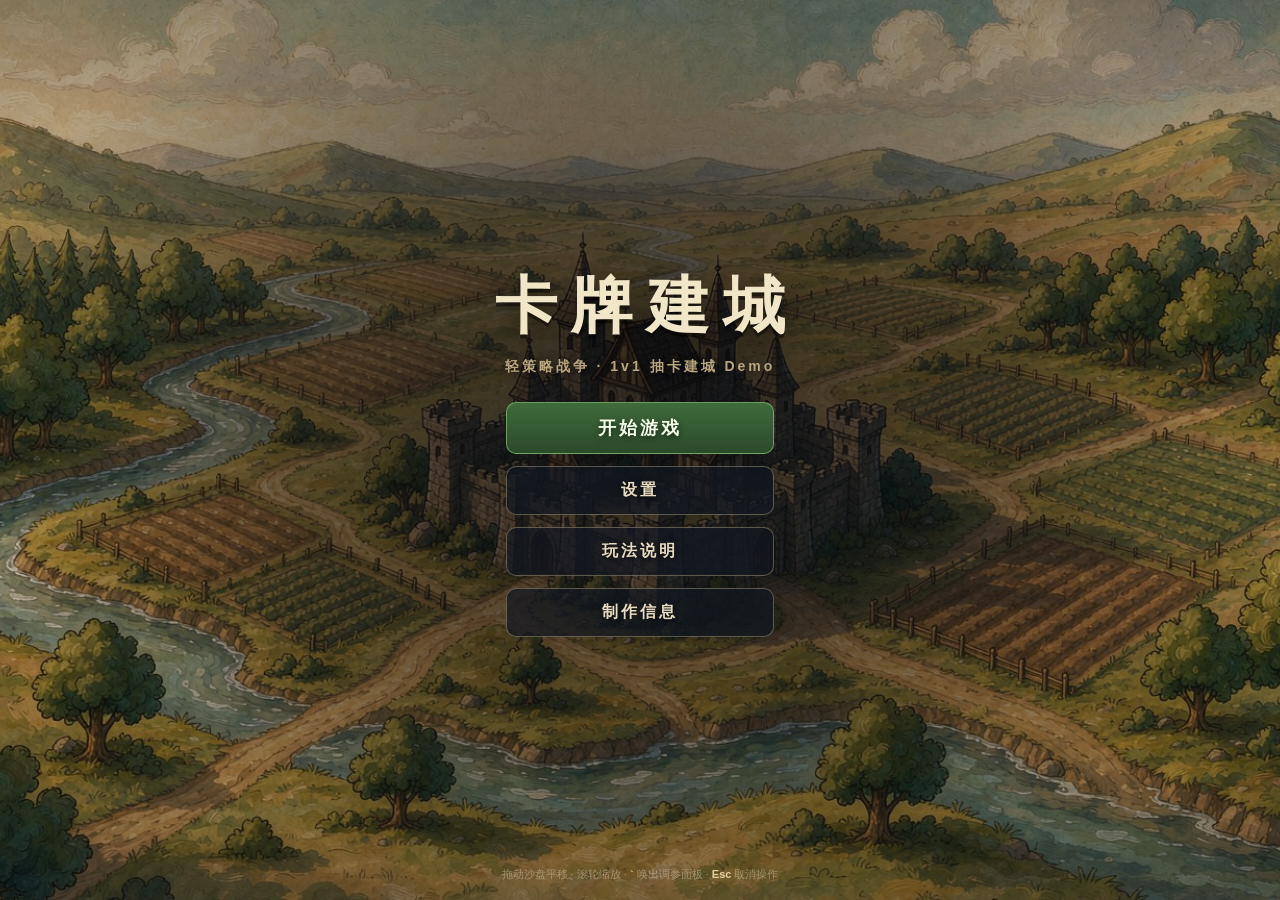
==== commit 092ed07e: "三选一卡美术+全局排版（第六十五次修订·本地）：政策/遗物/事件卡接入卡框+专属插画；修3个旧bug（面板堆叠/顶栏275px撑爆/var简写失效）；emoji图标全素材化；卡背；JPEG压缩；矮屏弹" ====
--- a/卡牌建城demo/index.html
+++ b/卡牌建城demo/index.html
@@ -1,241 +1,243 @@
-<!DOCTYPE html>
-<html lang="zh-CN">
-<head>
-<meta charset="UTF-8">
-<meta name="viewport" content="width=device-width, initial-scale=1.0, maximum-scale=1.0, user-scalable=no, viewport-fit=cover">
-<meta name="apple-mobile-web-app-capable" content="yes">
-<title>卡牌建城 · 轻策略战争 Demo</title>
-<link rel="icon" href="data:,">
-<link rel="stylesheet" href="css/style.css">
-</head>
-<body>
-
-<div id="app">
-  <div id="stage">
-    <canvas id="game" hidden></canvas>
-
-    <!-- ============ UI 层（逻辑坐标 1280×720，由引擎整体缩放） ============
-         网格制沙盘铺满 + 常驻手牌栏 + 右下角功能角标 + 弹出式抽卡/牌库
-    -->
-    <div id="ui">
-
-      <!-- ---------- 顶栏（背景 = 参考图裁切的木质横幅；数字叠在图内资源位上） ---------- -->
-      <header id="topbar">
-        <div class="tb-clock">
-          <span id="clock">15:00</span>
-          <span class="tb-sub" id="tickinfo">Tick 0 / 180</span>
-        </div>
-
-        <div class="tb-resnum rn-energy"><img class="res-ico" src="assets/ui/icons/energy.png" alt=""><b id="res-energy">20</b></div>
-        <div class="tb-resnum rn-food"><img class="res-ico" src="assets/ui/icons/food.png" alt=""><b id="res-food">40</b></div>
-        <div class="tb-resnum rn-soldier"><img class="res-ico" src="assets/ui/icons/soldier.png" alt=""><b id="tag-soldiers">0 / 60</b></div>
-
-        <button id="btn-policy" class="tb-btn tb-btn-text" title="查看/颁布政策">📜 政策</button>
-        <div class="tb-btns">
-          <button id="btn-menu" class="tb-btn tb-btn-icon" title="主界面">🏠</button>
-          <button id="btn-pause" class="tb-btn tb-btn-icon" title="暂停 / 继续">⏸️</button>
-          <button id="btn-reset" class="tb-btn tb-btn-icon" title="重置本局">🔄</button>
-          <button id="btn-debug" class="tb-btn tb-btn-icon" title="调参面板（快捷键 `）">🎛️</button>
-        </div>
-      </header>
-
-      <!-- 隐藏保留：旧顶栏信息位的 id（ui.js 仍在更新；视觉信息已由顶栏横幅与沙盘标签承接） -->
-      <div id="legacy-info" style="display:none">
-        <span class="tag" id="tag-castle">主城 Lv1</span>
-        <span class="tag" id="tag-slots">建筑位 0 / 10</span>
-        <span id="policy-tray"></span>
-        <span id="event-meter"><i id="event-bar-fill"></i><b id="event-bar-label">?</b></span>
-        <span class="tag tag-dim" id="tag-phase"></span>
-      </div>
-      <!-- ---------- 主体 ---------- -->
-      <main id="main">
-
-        <!-- 沙盘：Canvas 铺满，城市格逐格对齐 -->
-        <section id="board">
-          <canvas id="sandbox"></canvas>
-          <div id="relic-tray" title="遗物：弃牌奖励获得，永久生效"></div>
-
-          <div class="board-head">
-            <span class="bh-title">沙盘</span>
-            <span class="muted">拖动平移 · 滚轮缩放 · 点我方部队再点建筑派兵 · 悬停顶栏资源看产出明细</span>
-            <span class="bh-right">
-              <button id="btn-recenter" class="bh-btn">⌖ 回城</button>
-              <span class="muted">可建 <b id="slot-count">0</b>/<b id="slot-max">10</b> 格</span>
-              <span class="muted" id="road-budget" title="道路额度：每方主动铺路的格数上限（预设官道、桥不占额度）。铺满后要拆掉旧路才能继续铺。单价随已铺格数递增（每 20 格 +1⚡）。">道路 <b id="road-count">0</b>/<b id="road-cap">100</b> <b id="road-price"></b></span>
-            </span>
-          </div>
-
-          <div id="hint" class="hint">点右下角「抽卡」翻 5 张 → 挑便宜的买 → 把手牌拖到地图空地上建造（必须与主城或己方建筑相邻）</div>
-
-          <!-- 选中建筑/主城时的操作条 -->
-          <div id="tile-actions" class="hidden">
-            <span id="ta-title"></span>
-            <button id="ta-upgrade" class="ta-btn ta-up"></button>
-            <button id="ta-demolish" class="ta-btn ta-del"></button>
-            <button id="ta-close" class="ta-close">×</button>
-          </div>
-
-          <!-- 右下角功能角标：牌库 / 抽卡 / 弃牌 -->
-          <div id="corner-ui">
-            <button class="corner-btn" data-modal="pool">
-              <span class="ck-icon">📚</span>
-              <b class="ck-badge" id="pool-count">0</b>
-              <em class="ck-label">牌库</em>
-            </button>
-            <button class="corner-btn corner-primary" data-modal="shop">
-              <span class="ck-icon">🎴</span>
-              <b class="ck-badge" id="shop-cost">1</b>
-              <em class="ck-label">抽卡</em>
-            </button>
-            <button class="corner-btn corner-danger" id="btn-discard">
-              <span class="ck-icon">🗑️</span>
-              <em class="ck-label">弃牌</em>
-            </button>
-            <button class="corner-btn corner-gold" data-modal="quest">
-              <span class="ck-icon">📋</span>
-              <b class="ck-badge" id="quest-star">☆0</b>
-              <em class="ck-label">任务</em>
-            </button>
-          </div>
-        </section>
-
-        <!-- 常驻手牌栏 -->
-        <section id="hand-bar">
-          <div class="row-body">
-            <div id="hand-slots" class="card-row"></div>
-            <div class="hb-spacer"></div>
-            <div id="discard-zone" class="discard-zone"><span>🗑️</span>弃牌</div>
-            <span class="muted hb-count" id="hand-count">0 / 5</span>
-          </div>
-        </section>
-
-      </main>
-
-      <!-- 资源产出明细（鼠标悬停顶栏三个资源时弹出） -->
-      <div id="res-tip" class="hidden"></div>
-
-      <!-- 胜负结算 -->
-      <div id="result-overlay" class="hidden">
-        <div id="result-card">
-          <div id="result-icon"></div>
-          <div id="result-title"></div>
-          <div id="result-sub"></div>
-          <div class="result-btns">
-            <button id="result-restart">再来一局</button>
-            <button id="result-menu" class="result-btn-ghost">回到主界面</button>
-          </div>
-        </div>
-      </div>
-
-    </div><!-- /#ui -->
-
-    <!-- ---------- 弹出层：抽卡 / 牌库 ---------- -->
-    <div id="modal" class="hidden">
-      <div class="modal-box">
-        <div class="modal-head">
-          <span class="rh-title" id="modal-title">抽卡</span>
-          <span class="muted" id="modal-sub"></span>
-          <button id="modal-close" class="modal-close">×</button>
-        </div>
-        <div class="modal-body">
-          <div id="pane-shop" class="pane">
-            <div id="shop-cards" class="card-row"></div>
-            <div class="shop-foot">
-              <button id="btn-open" class="btn btn-primary">抽取 · 3 ⚡</button>
-              <div id="shop-hint" class="muted small">点击候选卡按标价买入 · 买完拖下方手牌到城市格建造</div>
-              <div id="shop-cur-cost" class="muted small"></div>
-            </div>
-          </div>
-          <div id="pane-reward" class="pane hidden">
-            <div id="reward-cards" class="reward-cards"></div>
-          </div>
-          <div id="pane-policy" class="pane hidden">
-            <div id="policy-cards" class="reward-cards"></div>
-            <div id="policy-hint" class="muted small"></div>
-          </div>
-          <div id="pane-quest" class="pane hidden">
-            <div id="quest-list"></div>
-          </div>
-          <div id="pane-pool" class="pane hidden">
-            <div id="pool-cards" class="pool-grid"></div>
-          </div>
-        </div>
-      </div>
-    </div>
-
-    <!-- ---------- 主界面（覆盖层，最后渲染 → 永远在最上） ---------- -->
-    <div id="menu">
-      <div id="menu-bg"></div>
-      <div class="menu-inner">
-        <div class="menu-brand">
-          <h1 class="menu-title" id="menu-title">卡牌建城</h1>
-          <p class="menu-sub" id="menu-sub">轻策略战争 · 1v1 抽卡建城 Demo</p>
-        </div>
-
-        <div class="menu-btns" id="menu-btns">
-          <button class="menu-btn menu-btn-primary" data-act="start">开始游戏</button>
-          <button class="menu-btn" data-act="settings">设置</button>
-          <button class="menu-btn" data-act="help">玩法说明</button>
-          <button class="menu-btn" data-act="about">制作信息</button>
-        </div>
-
-        <div class="menu-panel hidden" id="menu-panel">
-          <div class="mp-head">
-            <span class="mp-title" id="mp-title"></span>
-            <button class="mp-close" id="mp-close" title="返回">×</button>
-          </div>
-          <div class="mp-body" id="mp-body"></div>
-        </div>
-
-        <div class="menu-foot">拖动沙盘平移 · 滚轮缩放 · <b>`</b> 唤出调参面板 · <b>Esc</b> 取消操作</div>
-      </div>
-    </div>
-
-  </div><!-- /#stage -->
-
-  <!-- 调试面板：按 ` 或 D 唤出 -->
-  <div id="debug" class="hidden">
-    <div class="dbg-head">调试面板 <span id="fps">60</span> fps
-      <button id="dbg-close">×</button>
-    </div>
-    <div id="dbg-body"></div>
-  </div>
-</div>
-
-<!-- 竖屏引导（第四十八次修订）：手机竖屏时提示横屏；桌面（宽 > 820px）不受影响。
-     纯 CSS 控制（媒体查询），无 JS 参与 -->
-<div id="rotate-hint">
-  <div class="rh-icon">📱</div>
-  <div class="rh-text">请将手机<b>横过来</b>游玩<br><span>本作为横屏设计 · 1v1 沙盘战场需要横向空间</span></div>
-</div>
-
-<!-- 新手引导（第四十八次修订）：开局选择界面 + 软引导层（手指/气泡/跳过）。
-     逻辑在 js/tutorial.js；由 menu.js start() 的新局分支触发 -->
-<div id="tut-choice" class="hidden">
-  <div class="tc-box">
-    <div class="tc-title">第一次玩？</div>
-    <div class="tc-sub">6 步教你完成开局（抽卡 → 建城 → 出兵），大约 1 分钟。<br>引导期间游戏暂停，随时可以跳过。</div>
-    <button id="tut-accept" class="tb-btn tc-accept">查看新手引导</button>
-    <button id="tut-skip" class="tb-btn tb-btn-ghost">跳过，直接开始</button>
-  </div>
-</div>
-<div id="tutorial" class="hidden">
-  <div id="tut-bubble" class="hidden">
-    <div id="tut-text"></div>
-    <button id="tut-next" class="tb-btn hidden">下一步</button>
-  </div>
-  <div id="tut-finger" class="hidden">👆</div>
-  <button id="tut-skip-run" class="tb-btn tb-btn-ghost">跳过引导 »</button>
-</div>
-
-<!-- 顺序不能改：engine -> config -> game -> sandbox -> ui -> menu -> main -->
-<script src="js/engine.js"></script>
-<script src="js/config.js"></script>
-<script src="js/game.js"></script>
-<script src="js/sandbox.js"></script>
-<script src="js/ui.js"></script>
-<script src="js/menu.js"></script>
-<script src="js/tutorial.js"></script>
-<script src="js/main.js"></script>
-</body>
-</html>
+<!DOCTYPE html>
+<html lang="zh-CN">
+<head>
+<meta charset="UTF-8">
+<meta name="viewport" content="width=device-width, initial-scale=1.0, maximum-scale=1.0, user-scalable=no, viewport-fit=cover">
+<meta name="apple-mobile-web-app-capable" content="yes">
+<title>卡牌建城 · 轻策略战争 Demo</title>
+<link rel="icon" href="data:,">
+<link rel="stylesheet" href="css/style.css">
+</head>
+<body>
+
+<div id="app">
+  <div id="stage">
+    <canvas id="game" hidden></canvas>
+
+    <!-- ============ UI 层（逻辑坐标 1280×720，由引擎整体缩放） ============
+         网格制沙盘铺满 + 常驻手牌栏 + 右下角功能角标 + 弹出式抽卡/牌库
+    -->
+    <div id="ui">
+
+      <!-- ---------- 顶栏（第六十次修订：组件化木横幅 —— 木纹平铺底 + 盾槽/圆槽/齿轮槽装饰件，资源叠槽内） ---------- -->
+      <header id="topbar">
+        <img class="tb-deco s-shield" src="assets/ui/topbar/slot-shield.png" alt="">
+        <div class="tb-clock">
+          <span id="clock">15:00</span>
+          <span class="tb-sub" id="tickinfo">Tick 0 / 180</span>
+        </div>
+
+        <div class="tb-res"><span class="res-slot"><img class="tb-deco s-circle" src="assets/ui/topbar/slot-circle.png" alt=""><img class="res-ico" src="assets/ui/icons/energy.png" alt=""></span><b id="res-energy">20</b></div>
+        <div class="tb-res"><span class="res-slot"><img class="tb-deco s-circle" src="assets/ui/topbar/slot-circle.png" alt=""><img class="res-ico" src="assets/ui/icons/food.png" alt=""></span><b id="res-food">40</b></div>
+        <div class="tb-res"><span class="res-slot"><img class="tb-deco s-circle" src="assets/ui/topbar/slot-circle.png" alt=""><img class="res-ico" src="assets/ui/icons/soldier.png" alt=""></span><b id="tag-soldiers">0 / 60</b></div>
+
+        <button id="btn-policy" class="tb-btn tb-btn-text" title="查看/颁布政策"><img class="tb-ico" src="assets/ui/icons/ic-scroll.png" alt="">政策</button>
+        <img class="tb-deco s-gear" src="assets/ui/topbar/slot-gear.png" alt="">
+        <div class="tb-btns">
+          <button id="btn-menu" class="tb-btn tb-btn-icon" title="主界面"><img class="tb-ico" src="assets/ui/icons/ic-home.png" alt=""></button>
+          <button id="btn-pause" class="tb-btn tb-btn-icon" title="暂停 / 继续"><img class="tb-ico" src="assets/ui/icons/ic-pause.png" alt=""></button>
+          <button id="btn-reset" class="tb-btn tb-btn-icon" title="重置本局"><img class="tb-ico" src="assets/ui/icons/ic-reset.png" alt=""></button>
+          <button id="btn-debug" class="tb-btn tb-btn-icon" title="调参面板（快捷键 `）"><img class="tb-ico" src="assets/ui/icons/ic-tune.png" alt=""></button>
+        </div>
+      </header>
+
+      <!-- 隐藏保留：旧顶栏信息位的 id（ui.js 仍在更新；视觉信息已由顶栏横幅与沙盘标签承接） -->
+      <div id="legacy-info" style="display:none">
+        <span class="tag" id="tag-castle">主城 Lv1</span>
+        <span class="tag" id="tag-slots">建筑位 0 / 10</span>
+        <span id="policy-tray"></span>
+        <span id="event-meter"><i id="event-bar-fill"></i><b id="event-bar-label">?</b></span>
+        <span class="tag tag-dim" id="tag-phase"></span>
+      </div>
+      <!-- ---------- 主体 ---------- -->
+      <main id="main">
+
+        <!-- 沙盘：Canvas 铺满，城市格逐格对齐 -->
+        <section id="board">
+          <canvas id="sandbox"></canvas>
+          <div id="relic-tray" title="遗物：弃牌奖励获得，永久生效"></div>
+
+          <div class="board-head">
+            <span class="bh-title">沙盘</span>
+            <span class="muted">拖动平移 · 滚轮缩放 · 点我方部队再点建筑派兵 · 悬停顶栏资源看产出明细</span>
+            <span class="bh-right">
+              <button id="btn-recenter" class="bh-btn">⌖ 回城</button>
+              <span class="muted">可建 <b id="slot-count">0</b>/<b id="slot-max">10</b> 格</span>
+              <span class="muted" id="road-budget" title="道路额度：每方主动铺路的格数上限（预设官道、桥不占额度）。铺满后要拆掉旧路才能继续铺。单价随已铺格数递增（每 20 格 +1⚡）。">道路 <b id="road-count">0</b>/<b id="road-cap">100</b> <b id="road-price"></b></span>
+            </span>
+          </div>
+
+          <div id="hint" class="hint">点右下角「抽卡」翻 5 张 → 挑便宜的买 → 把手牌拖到地图空地上建造（必须与主城或己方建筑相邻）</div>
+
+          <!-- 选中建筑/主城时的操作条 -->
+          <div id="tile-actions" class="hidden">
+            <span id="ta-title"></span>
+            <button id="ta-upgrade" class="ta-btn ta-up"></button>
+            <button id="ta-demolish" class="ta-btn ta-del"></button>
+            <button id="ta-close" class="ta-close">×</button>
+          </div>
+
+          <!-- 右下角功能角标：牌库 / 抽卡 / 弃牌 -->
+          <div id="corner-ui">
+            <button class="corner-btn" data-modal="pool">
+              <img class="ck-icon" src="assets/ui/icons/ic-deck.png" alt="">
+              <b class="ck-badge" id="pool-count">0</b>
+              <em class="ck-label">牌库</em>
+            </button>
+            <button class="corner-btn corner-primary" data-modal="shop">
+              <img class="ck-icon" src="assets/ui/icons/ic-draw.png" alt="">
+              <b class="ck-badge" id="shop-cost">1</b>
+              <em class="ck-label">抽卡</em>
+            </button>
+            <button class="corner-btn corner-danger" id="btn-discard">
+              <img class="ck-icon" src="assets/ui/icons/ic-discard.png" alt="">
+              <em class="ck-label">弃牌</em>
+            </button>
+            <button class="corner-btn corner-gold" data-modal="quest">
+              <img class="ck-icon" src="assets/ui/icons/ic-quest.png" alt="">
+              <b class="ck-badge" id="quest-star">☆0</b>
+              <em class="ck-label">任务</em>
+            </button>
+          </div>
+        </section>
+
+        <!-- 常驻手牌栏 -->
+        <section id="hand-bar">
+          <div class="row-body">
+            <div id="hand-slots" class="card-row"></div>
+            <div class="hb-spacer"></div>
+            <div id="discard-zone" class="discard-zone"><span>🗑️</span>弃牌</div>
+            <span class="muted hb-count" id="hand-count">0 / 5</span>
+          </div>
+        </section>
+
+      </main>
+
+      <!-- 资源产出明细（鼠标悬停顶栏三个资源时弹出） -->
+      <div id="res-tip" class="hidden"></div>
+
+      <!-- 胜负结算 -->
+      <div id="result-overlay" class="hidden">
+        <div id="result-card">
+          <div id="result-icon"></div>
+          <div id="result-title"></div>
+          <div id="result-sub"></div>
+          <div class="result-btns">
+            <button id="result-restart">再来一局</button>
+            <button id="result-menu" class="result-btn-ghost">回到主界面</button>
+          </div>
+        </div>
+      </div>
+
+    </div><!-- /#ui -->
+
+    <!-- ---------- 弹出层：抽卡 / 牌库 ---------- -->
+    <div id="modal" class="hidden">
+      <div class="modal-box">
+        <div class="modal-head">
+          <span class="rh-title" id="modal-title">抽卡</span>
+          <span class="muted" id="modal-sub"></span>
+          <button id="modal-close" class="modal-close">×</button>
+        </div>
+        <div class="modal-body">
+          <div id="pane-shop" class="pane">
+            <div id="shop-cards" class="card-row"></div>
+            <div class="shop-foot">
+              <button id="btn-open" class="btn btn-primary">抽取 · 3 ⚡</button>
+              <div id="shop-hint" class="muted small">点击候选卡按标价买入 · 买完拖下方手牌到城市格建造</div>
+              <div id="shop-cur-cost" class="muted small"></div>
+            </div>
+          </div>
+          <div id="pane-reward" class="pane hidden">
+            <div id="reward-cards" class="reward-cards"></div>
+          </div>
+          <div id="pane-policy" class="pane hidden">
+            <div id="policy-cards" class="reward-cards"></div>
+            <div id="policy-hint" class="muted small"></div>
+          </div>
+          <div id="pane-quest" class="pane hidden">
+            <div id="quest-list"></div>
+          </div>
+          <div id="pane-pool" class="pane hidden">
+            <div id="pool-cards" class="pool-grid"></div>
+          </div>
+        </div>
+      </div>
+    </div>
+
+    <!-- ---------- 主界面（覆盖层，最后渲染 → 永远在最上） ---------- -->
+    <div id="menu">
+      <div id="menu-bg"></div>
+      <div class="menu-inner">
+        <div class="menu-brand">
+          <h1 class="menu-title" id="menu-title">卡牌建城</h1>
+          <p class="menu-sub" id="menu-sub">轻策略战争 · 1v1 抽卡建城 Demo</p>
+        </div>
+
+        <div class="menu-btns" id="menu-btns">
+          <button class="menu-btn menu-btn-primary" data-act="start">开始游戏</button>
+          <button class="menu-btn" data-act="settings">设置</button>
+          <button class="menu-btn" data-act="help">玩法说明</button>
+          <button class="menu-btn" data-act="about">制作信息</button>
+        </div>
+
+        <div class="menu-panel hidden" id="menu-panel">
+          <div class="mp-head">
+            <span class="mp-title" id="mp-title"></span>
+            <button class="mp-close" id="mp-close" title="返回">×</button>
+          </div>
+          <div class="mp-body" id="mp-body"></div>
+        </div>
+
+        <div class="menu-foot">拖动沙盘平移 · 滚轮缩放 · <b>`</b> 唤出调参面板 · <b>Esc</b> 取消操作</div>
+      </div>
+    </div>
+
+  </div><!-- /#stage -->
+
+  <!-- 调试面板：按 ` 或 D 唤出 -->
+  <div id="debug" class="hidden">
+    <div class="dbg-head">调试面板 <span id="fps">60</span> fps
+      <button id="dbg-close">×</button>
+    </div>
+    <div id="dbg-body"></div>
+  </div>
+</div>
+
+<!-- 竖屏引导（第四十八次修订）：手机竖屏时提示横屏；桌面（宽 > 820px）不受影响。
+     纯 CSS 控制（媒体查询），无 JS 参与 -->
+<div id="rotate-hint">
+  <div class="rh-icon">📱</div>
+  <div class="rh-text">请将手机<b>横过来</b>游玩<br><span>本作为横屏设计 · 1v1 沙盘战场需要横向空间</span></div>
+</div>
+
+<!-- 新手引导（第四十八次修订）：开局选择界面 + 软引导层（手指/气泡/跳过）。
+     逻辑在 js/tutorial.js；由 menu.js start() 的新局分支触发 -->
+<div id="tut-choice" class="hidden">
+  <div class="tc-box">
+    <div class="tc-title">第一次玩？</div>
+    <div class="tc-sub">6 步教你完成开局（抽卡 → 建城 → 出兵），大约 1 分钟。<br>引导期间游戏暂停，随时可以跳过。</div>
+    <button id="tut-accept" class="tb-btn tc-accept">查看新手引导</button>
+    <button id="tut-skip" class="tb-btn tb-btn-ghost">跳过，直接开始</button>
+  </div>
+</div>
+<div id="tutorial" class="hidden">
+  <div id="tut-bubble" class="hidden">
+    <div id="tut-text"></div>
+    <button id="tut-next" class="tb-btn hidden">下一步</button>
+  </div>
+  <div id="tut-finger" class="hidden">👆</div>
+  <button id="tut-skip-run" class="tb-btn tb-btn-ghost">跳过引导 »</button>
+</div>
+
+<!-- 顺序不能改：engine -> config -> game -> sandbox -> ui -> menu -> main -->
+<script src="js/engine.js"></script>
+<script src="js/config.js"></script>
+<script src="js/game.js"></script>
+<script src="js/sandbox.js"></script>
+<script src="js/ui.js"></script>
+<script src="js/menu.js"></script>
+<script src="js/tutorial.js"></script>
+<script src="js/main.js"></script>
+</body>
+</html>
--- a/卡牌建城demo/css/style.css
+++ b/卡牌建城demo/css/style.css
@@ -1,1140 +1,1228 @@
-/* =============================================================
- * style.css —— 卡牌建城 Demo（Phase 3a）
- *
- * 视觉参考《卡牌城镇》(Cardboard Town)：蓝图风卡牌 + 网格草地地图
- * 逻辑分辨率 1280×720，由引擎把 #ui 整体 scale 到窗口，故此处一律写逻辑 px
- * ============================================================= */
-
-* { margin: 0; padding: 0; box-sizing: border-box; }
-
-html, body {
-  width: 100%; height: 100%; overflow: hidden;
-  background: #0a0f16;
-  font-family: -apple-system, "PingFang SC", "Microsoft YaHei", "Helvetica Neue", sans-serif;
-  color: #e8eef8;
-  touch-action: none;
-  user-select: none; -webkit-user-select: none;
-  -webkit-tap-highlight-color: transparent;
-}
-
-#app { position: relative; width: 100%; height: 100dvh; display: flex; align-items: center; justify-content: center; }
-#stage { position: relative; overflow: hidden; }
-#game { display: block; width: 100%; height: 100%; background: #0f1420; }
-#game[hidden] { display: none; }
-
-#ui {
-  position: absolute; left: 0; top: 0;
-  /* ★ 第四十八次修订：尺寸由引擎按窗口动态设置（响应式），不再固定 1280×720 */
-  width: 100%; height: 100%;
-  pointer-events: none;
-  display: flex; flex-direction: column;
-  background: #0b1018;
-  overflow: hidden;
-}
-
-/* ==================== 顶栏 ==================== */
-
-/* ---------- 顶栏（第六十三次修订：flex 流布局 space-between，按钮图标化） ---------- */
-#topbar {
-  flex: 0 0 56px;
-  display: flex; align-items: center; gap: 2.2%;
-  padding: 0 14px 0 10px;
-  background: url('../assets/ui/crops/topbar.png') center / 100% 100% no-repeat;
-  border: none;
-  pointer-events: auto;
-  position: relative;
-}
-#topbar::before {   /* 左端徽章：蓝盾城堡（参考图第 3 板块元素） */
-  content: ''; position: absolute; left: 6px; top: 50%; transform: translateY(-50%);
-  width: 52px; height: 52px;
-  background: url('../assets/ui/emblem.png') center / contain no-repeat;
-  filter: drop-shadow(0 2px 4px rgba(0,0,0,.5));
-}
-.tb-clock {
-  display: flex; flex-direction: column; line-height: 1.15;
-  margin-left: 50px; min-width: 88px;
-}
-.tb-clock #clock { font-size: 15px; font-weight: 800; font-variant-numeric: tabular-nums; color: #e8f0f8; }
-.tb-clock .tb-sub { font-size: 8px; color: #b8c8dc; font-variant-numeric: tabular-nums; }
-.tb-resnum {   /* 资源组：图标 + 数字（对齐背景横幅里的资源位） */
-  display: flex; align-items: center; gap: 7px;
-  font-size: 15px; font-weight: 800; color: #f0e8d8;
-  font-variant-numeric: tabular-nums;
-  text-shadow: 0 1px 2px rgba(0,0,0,.5);
-  white-space: nowrap; min-width: 84px;
-}
-.tb-resnum .res-ico { width: 22px; height: 22px; background: none; border-radius: 0; }
-
-.tb-btns { margin-left: auto; display: flex; gap: 6px; align-items: center; }
-.tb-btn {
-  pointer-events: auto; font: inherit; font-weight: 700;
-  padding: 5px 12px; border-radius: 6px;
-  border: none;
-  background: url('../assets/ui/crops/btn-stone.png') center / 100% 100% no-repeat;
-  color: #f4ecd8; text-shadow: 0 1px 2px rgba(0,0,0,.65);
-  cursor: pointer; transition: filter .12s, transform .1s;
-}
-.tb-btn-text { font-size: 11px; }
-.tb-btn-icon { width: 40px; height: 32px; padding: 0; font-size: 14px; display: flex; align-items: center; justify-content: center; }
-.tb-btn:hover { filter: brightness(1.18); }
-.tb-btn:active { transform: scale(.96); }
-
-/* ---------- 弹窗（★ 第六十三次修订：i2i 横版羊皮纸木框 panel-wide.png，替换 CSS 纯色） ---------- */
-.modal-box {
-  width: 740px; max-height: 470px;
-  border-radius: 6px; border: none;
-  background: url('../assets/ui/panel-wide.png') center / 100% 100% no-repeat;
-  box-shadow: 0 18px 50px rgba(0,0,0,.6);
-  padding: 3.2% 4.5% 3% 5%;                 /* 标题落木框内的深色 header 带，正文落在羊皮纸区 */
-  display: flex; flex-direction: column; gap: 8px;
-  position: relative;
-}
-.modal-head { display: flex; align-items: baseline; gap: 10px; }
-.modal-head .rh-title { font-size: 16px; font-weight: 800; color: #f0e8d0; text-shadow: 0 1px 2px rgba(0,0,0,.55); }
-.modal-close {
-  position: absolute; right: 4.2%; top: 6.5%;
-  margin: 0; font: inherit; font-size: 15px; line-height: 1;
-  width: 30px; height: 30px; border-radius: 50%;
-  border: none; background: none;
-  color: #d8c8a0; cursor: pointer;
-  display: flex; align-items: center; justify-content: center;
-}
-.modal-close:hover { filter: brightness(1.3); }
-.modal-body { flex: 1 1 auto; min-height: 0; }
-.modal-box .muted { color: #5f4c38; }
-#legacy-info { display: none; }
-.modal-head { display: flex; align-items: baseline; gap: 10px; }
-.modal-head .rh-title { font-size: 16px; font-weight: 800; color: #3a2c18; }
-.modal-close {
-  margin-left: auto; font: inherit; font-size: 18px; line-height: 1;
-  width: 26px; height: 26px; border-radius: 6px;
-  border: 1px solid rgba(74,53,32,.4); background: rgba(74,53,32,.12);
-  color: #4a3520; cursor: pointer;
-}
-.modal-close:hover { background: rgba(74,53,32,.24); }
-.modal-body { flex: 1 1 auto; min-height: 0; }
-.modal-box .muted { color: #6b5744; }
-
-/* ==================== 主体 ==================== */
-
-#main { flex: 1 1 auto; display: flex; flex-direction: column; gap: 6px; padding: 6px; min-height: 0; position: relative; }
-
-/* ---------- 沙盘 ---------- */
-
-#board {
-  flex: 1 1 auto; position: relative; min-height: 0;
-  /* ★ 第四十八次修订：min-height 300px 会在手机横屏（390px 高）把顶栏+手牌挤出屏幕；
-   *   改 0 交给 flex 分配 —— 桌面高度充裕时沙盘照样撑满，行为不变。 */
-  border-radius: 12px; border: 1px solid #2d4426;
-  background: #44692f;
-  overflow: hidden;
-  pointer-events: auto;
-}
-
-#sandbox { position: absolute; inset: 0; width: 100%; height: 100%; display: block; cursor: grab; }
-#sandbox.grabbing { cursor: grabbing; }
-
-.board-head {
-  position: absolute; left: 0; right: 0; top: 0;
-  display: flex; align-items: center; gap: 10px;
-  padding: 6px 12px;
-  background: linear-gradient(rgba(8,14,10,.78), rgba(8,14,10,0));
-  pointer-events: none;
-}
-.bh-title { font-size: 13px; font-weight: 800; color: #dbe8d0; }
-.bh-right { margin-left: auto; display: flex; align-items: center; gap: 10px; }
-.bh-btn {
-  pointer-events: auto;
-  font: inherit; font-size: 11px; font-weight: 700;
-  padding: 4px 11px; border-radius: 7px;
-  border: 1px solid rgba(255,255,255,.35);
-  background: rgba(12,20,12,.7); color: #dbe8d0;
-  cursor: pointer; transition: background .12s, border-color .12s;
-}
-.bh-btn:hover { background: rgba(60,90,40,.85); border-color: rgba(255,255,255,.6); }
-.muted { font-size: 10px; color: #9db894; }
-.muted b { color: #dbe8d0; }
-
-/* ==================== 资源产出明细（悬停顶栏资源弹出） ==================== */
-
-#res-tip {
-  position: absolute;
-  z-index: 400;
-  min-width: 230px; max-width: 320px;
-  padding: 9px 11px;
-  border-radius: 10px;
-  border: 1px solid #33507a;
-  background: rgba(12,20,32,.97);
-  box-shadow: 0 10px 30px rgba(0,0,0,.6);
-  pointer-events: none;
-  font-size: 11px;
-  color: #cfe0f5;
-}
-#res-tip.hidden { display: none; }
-.rt-head {
-  display: flex; align-items: baseline; justify-content: space-between; gap: 12px;
-  font-weight: 800; color: #fff;
-  padding-bottom: 5px; margin-bottom: 5px;
-  border-bottom: 1px solid rgba(255,255,255,.14);
-}
-.rt-head b { color: #7ed957; }
-.rt-head.rt-cost { margin-top: 8px; color: #ffb877; }
-.rt-head.rt-cost b { color: #ff9f43; }
-.rt-list { list-style: none; display: flex; flex-direction: column; gap: 3px; }
-.rt-list li { display: flex; justify-content: space-between; gap: 14px; color: #9dbdd8; }
-.rt-list li b { color: #e8eef8; font-variant-numeric: tabular-nums; white-space: nowrap; }
-.rt-list li.rt-none { color: #5f7593; }
-.rt-list li.rt-boost { color: #c4b5fd; }
-.rt-list li.rt-boost b { color: #c4b5fd; }
-
-#outer-list {
-  position: absolute; left: 10px; top: 30px;
-  display: flex; flex-direction: column; gap: 4px;
-  pointer-events: none;
-}
-.outer-item {
-  display: flex; align-items: center; gap: 6px;
-  padding: 2px 8px; border-radius: 6px;
-  background: rgba(10,18,10,.55); border: 1px solid rgba(255,255,255,.12);
-  font-size: 10px; color: #cfe0d0;
-}
-.oi-icon { font-size: 11px; }
-.oi-name { font-weight: 700; }
-.oi-sub { margin-left: 4px; color: #a9c9a0; font-variant-numeric: tabular-nums; }
-
-/* ---------- 城市格（逐格对齐到地图格子，透明底） ---------- */
-
-#city-grid { position: absolute; inset: 0; pointer-events: none; }
-
-.cell {
-  position: absolute;
-  display: flex; flex-direction: column;
-  align-items: center; justify-content: center;
-  overflow: hidden;
-  pointer-events: auto;
-  transition: box-shadow .12s, background .12s;
-}
-.cell.blocked { pointer-events: none; }
-.cell.empty { cursor: pointer; }
-.cell.empty .cell-plus { font-size: 14px; color: rgba(255,255,255,.4); text-shadow: 0 1px 2px rgba(0,0,0,.6); }
-.cell.castle { cursor: default; }
-.cell.castle .cell-icon { font-size: 22px; filter: drop-shadow(0 2px 3px rgba(0,0,0,.5)); }
-.cell.built { background: rgba(18,28,44,.6); border-radius: 6px; }
-
-.cell-icon { font-size: 15px; line-height: 1; }
-.cell-name { font-size: 9px; font-weight: 800; line-height: 1.1; color: #fff; text-shadow: 0 1px 2px rgba(0,0,0,.85); }
-.cell-name .lv { color: #ffd23f; font-size: 8px; }
-.cell-sub { font-size: 8px; color: #eef4ff; text-shadow: 0 1px 2px rgba(0,0,0,.85); line-height: 1.1; }
-
-.cell-acts { display: flex; gap: 2px; }
-.mini {
-  pointer-events: auto; font: inherit; font-size: 8px; line-height: 1;
-  padding: 2px 3px; border-radius: 3px;
-  border: 1px solid rgba(255,255,255,.35);
-  background: rgba(15,25,40,.85); color: #e8f0ff;
-  cursor: pointer; white-space: nowrap;
-}
-.mini:hover { filter: brightness(1.3); }
-.mini:disabled { opacity: .4; cursor: default; filter: none; }
-.mini-danger { background: rgba(60,18,18,.88); color: #ffc9c9; border-color: rgba(255,120,120,.4); }
-.mini-merge { background: rgba(20,42,16,.88); color: #c0f0a0; border-color: rgba(140,220,110,.4); }
-.mini-castle { background: rgba(60,50,10,.9); color: #ffd23f; border-color: rgba(255,210,63,.45); }
-
-.cell.pending { box-shadow: inset 0 0 0 2px #ffd23f88; }
-.cell-badge {
-  position: absolute; left: 0; right: 0; bottom: 0;
-  font-size: 7px; text-align: center; background: #ffd23f; color: #1a1400; font-weight: 700;
-}
-.cell.drop-ok { box-shadow: inset 0 0 0 3px #4a9eff, inset 0 0 18px rgba(74,158,255,.4); }
-.cell.drop-merge { box-shadow: inset 0 0 0 3px #7ed957, inset 0 0 18px rgba(126,217,87,.4); }
-
-/* 提示条 */
-.hint {
-  position: absolute; left: 12px; bottom: 10px;
-  font-size: 11px; color: #eaf4e0;
-  padding: 5px 14px; border-radius: 999px;
-  background: rgba(8,14,8,.82);
-  border: 1px solid rgba(255,255,255,.18);
-  white-space: nowrap; max-width: 900px;
-  overflow: hidden; text-overflow: ellipsis;
-  pointer-events: none; transition: color .15s, border-color .15s;
-}
-.hint-flash { color: #ffd23f; border-color: #c9a227; }
-
-/* ---------- 格子操作条（选中建筑/主城时出现） ---------- */
-
-#tile-actions {
-  position: absolute; left: 40%; top: 40%;
-  transform: translateX(-50%);
-  display: flex; align-items: center; gap: 8px;
-  padding: 7px 10px 7px 14px;
-  border-radius: 11px;
-  border: 1px solid #3a5580;
-  background: rgba(14,24,38,.96);
-  box-shadow: 0 8px 24px rgba(0,0,0,.55);
-  pointer-events: auto;
-  max-width: 640px;
-}
-#tile-actions.hidden { display: none; }
-#ta-title {
-  font-size: 12px; font-weight: 700; color: #e8eef8;
-  font-variant-numeric: tabular-nums;
-  white-space: nowrap; overflow: hidden; text-overflow: ellipsis;
-}
-.ta-btn {
-  font: inherit; font-size: 12px; font-weight: 700;
-  padding: 6px 12px; border-radius: 7px;
-  border: 1px solid rgba(255,255,255,.35);
-  background: rgba(255,255,255,.1); color: #e8eef8;
-  cursor: pointer; white-space: nowrap;
-  transition: background .12s, border-color .12s;
-}
-.ta-btn:hover { background: rgba(255,255,255,.2); }
-.ta-btn:disabled { opacity: .4; cursor: default; }
-.ta-btn.hidden { display: none; }
-.ta-up { background: rgba(74,158,255,.22); border-color: rgba(74,158,255,.7); }
-.ta-del { background: rgba(160,60,60,.28); border-color: rgba(255,120,120,.55); }
-.ta-close {
-  font: inherit; font-size: 15px; line-height: 1;
-  width: 22px; height: 22px; border-radius: 6px;
-  border: 1px solid rgba(255,255,255,.3); background: transparent;
-  color: #9dbdd8; cursor: pointer;
-}
-.ta-close:hover { color: #fff; background: rgba(255,255,255,.15); }
-
-/* ---------- 拖兵幽灵 ---------- */
-
-.troop-ghost {
-  position: fixed; z-index: 950;
-  pointer-events: none;
-  padding: 5px 12px;
-  border-radius: 999px;
-  border: 2px solid #4a9eff;
-  background: rgba(10,20,34,.92);
-  color: #fff;
-  font-size: 14px; font-weight: 800;
-  font-variant-numeric: tabular-nums;
-  box-shadow: 0 6px 18px rgba(0,0,0,.55), 0 0 0 3px rgba(74,158,255,.25);
-}
-
-/* ---------- 胜负结算 ---------- */
-
-#result-overlay {
-  position: fixed; inset: 0; z-index: 900;
-  display: flex; align-items: center; justify-content: center;
-  background: rgba(4,8,14,.82);
-  backdrop-filter: blur(3px);
-}
-#result-overlay.hidden { display: none; }
-#result-card {
-  text-align: center;
-  padding: 30px 46px;
-  border-radius: 16px;
-  border: 1px solid rgba(255,255,255,.25);
-  background: linear-gradient(165deg, #16233a, #0c1420);
-  box-shadow: 0 24px 70px rgba(0,0,0,.7);
-}
-#result-icon { font-size: 56px; line-height: 1.1; }
-#result-title { font-size: 30px; font-weight: 900; margin-top: 8px; letter-spacing: 2px; }
-#result-sub { font-size: 13px; color: #9dbdd8; margin-top: 8px; }
-#result-restart {
-  font: inherit; font-size: 14px; font-weight: 700;
-  margin-top: 20px; padding: 10px 30px; border-radius: 9px;
-  border: 1px solid rgba(255,255,255,.35);
-  background: rgba(255,255,255,.12); color: #e8eef8;
-  cursor: pointer;
-}
-#result-restart:hover { background: rgba(255,255,255,.22); }
-
-/* ---------- 右下角功能角标 ---------- */
-
-#corner-ui {
-  position: absolute; right: 12px; bottom: 10px;
-  display: flex; gap: 8px;
-  pointer-events: auto;
-}
-.corner-btn {
-  font: inherit; position: relative;
-  width: 62px; height: 62px;
-  border-radius: 12px;
-  border: 2px solid rgba(255,255,255,.55);
-  background: linear-gradient(160deg, #2f5b96, #1d3c68);
-  color: #fff; cursor: pointer;
-  display: flex; flex-direction: column; align-items: center; justify-content: center;
-  box-shadow: 0 4px 14px rgba(0,0,0,.45), inset 0 0 0 2px rgba(255,255,255,.12);
-  transition: transform .1s, filter .12s;
-}
-.corner-btn:hover { transform: translateY(-2px); filter: brightness(1.12); }
-.corner-btn.active { border-color: #ffd23f; box-shadow: 0 0 0 2px #ffd23f55, 0 4px 14px rgba(0,0,0,.45); }
-.corner-primary { background: linear-gradient(160deg, #3d76c2, #234d85); }
-.corner-danger { background: linear-gradient(160deg, #8a3b3b, #5e2020); }
-.corner-danger.active { border-color: #ff8f8f; box-shadow: 0 0 0 2px #ff8f8f55, 0 4px 14px rgba(0,0,0,.45); }
-.ck-icon { font-size: 20px; line-height: 1; }
-.ck-badge {
-  position: absolute; top: -6px; right: -6px;
-  min-width: 22px; height: 18px; padding: 0 5px;
-  border-radius: 999px; background: #ffd23f; color: #1a1400;
-  font-size: 10px; font-weight: 800; line-height: 18px;
-  font-variant-numeric: tabular-nums; box-shadow: 0 2px 5px rgba(0,0,0,.4);
-}
-.ck-label { font-style: normal; font-size: 10px; font-weight: 700; margin-top: 1px; }
-.corner-btn.pulse { animation: pulse 1.6s infinite; }
-@keyframes pulse {
-  0%   { box-shadow: 0 0 0 0 rgba(255,210,63,.5), 0 4px 14px rgba(0,0,0,.45); }
-  70%  { box-shadow: 0 0 0 10px rgba(255,210,63,0), 0 4px 14px rgba(0,0,0,.45); }
-  100% { box-shadow: 0 0 0 0 rgba(255,210,63,0), 0 4px 14px rgba(0,0,0,.45); }
-}
-
-/* ---------- 手牌（第五十三次修订：无框化，对齐参考图 style-ref-2 第 6 板块） ----------
- * 卡牌直接浮在沙盘底部（居中扇形），**没有手牌面板** —— 沙盘吃满整行，地图更大。
- * 容器只负责定位，不拦截点击；弃牌区/hand-count 浮动在手牌两侧。 */
-
-#hand-bar {
-  position: absolute; left: 0; right: 0; bottom: 0;
-  z-index: 30;
-  display: flex; flex-direction: column; gap: 4px;
-  padding: 0 0 10px;
-  background: none; border: none; box-shadow: none; border-radius: 0;
-  min-height: 0; flex: none;
-  pointer-events: none;                 /* 容器透明不拦截，卡牌自身恢复 */
-}
-.row-head { display: none; }            /* 面板标题/常驻说明已移除（玩法说明里有全量） */
-.rh-title { font-size: 13px; font-weight: 800; color: #a9bdd8; }
-.hb-count { position: absolute; right: 18px; top: -4px; margin: 0; color: rgba(255,244,214,.75); font-weight: 700; font-size: 11px; text-shadow: 0 1px 3px rgba(0,0,0,.7); }
-.row-body { flex: 1 1 auto; display: flex; align-items: center; justify-content: center; gap: 12px; min-height: 0; position: relative; }
-.card-row { display: flex; gap: 9px; flex: 0 0 auto; }
-#hand-slots { flex: 0 0 auto; }
-.hb-spacer { display: none; }
-.row-side {
-  flex: 1 1 auto; min-width: 0; display: flex; flex-direction: column;
-  justify-content: center; gap: 7px; padding-left: 16px;
-  border-left: 1px solid #1e2b40; height: 100%;
-}
-
-/* ==================== 卡牌（第六十次修订：标准实体卡比例 0.716，宽版大气框 v5） ====================
- * 行业标准宽高比 63:88 ≈ 0.716（万智牌/宝可梦/炉石）—— 此前的 0.593 窄卡是瘦弱感根因。
- * 框 = i2i 宽版重生成（card-frame-v5.png），插画合成进窗口区。 */
-
-.card {
-  width: 120px; height: 168px; flex: 0 0 120px;
-  border-radius: 8px;
-  background: var(--card-bg) center / 100% 100% no-repeat;
-  box-shadow: 0 6px 16px rgba(0,0,0,.5);
-  display: block;
-  cursor: pointer;
-  position: relative;
-  transition: transform .14s cubic-bezier(.3,1.4,.5,1), box-shadow .12s, filter .12s;
-  transform-origin: bottom center;
-}
-/* ★ 卡面按卡 key 映射：建筑五张各有专属场景插画；道路/效果/升级按类型共用 */
-.card[data-key="farm"]     { --card-bg: url('../assets/ui/cards/farm-v5.png'); }
-.card[data-key="atelier"]  { --card-bg: url('../assets/ui/cards/atelier-v5.png'); }
-.card[data-key="power"]    { --card-bg: url('../assets/ui/cards/power-v5.png'); }
-.card[data-key="barracks"] { --card-bg: url('../assets/ui/cards/barracks-v5.png'); }
-.card[data-key="tower"]    { --card-bg: url('../assets/ui/cards/tower-v5.png'); }
-.card[data-key="road"], .card[data-key="dirt"], .card[data-key="stone"], .card[data-key="avenue"] { --card-bg: url('../assets/ui/cards/road-v5.png'); }
-.card[data-key="upgrade"]  { --card-bg: url('../assets/ui/cards/upgrade-v5.png'); }
-.card[data-key="harvest"], .card[data-key="muster"], .card[data-key="repair"], .card[data-key="reclaim"],
-.card[data-key="fastCrop"], .card[data-key="levy"], .card[data-key="rally"] { --card-bg: url('../assets/ui/cards/effect-v5.png'); }
-.card:hover { filter: brightness(1.06); }
-
-.card-name {   /* 信息面板：标题（衬线+凹印） */
-  position: absolute; left: 10%; right: 10%; top: 67%;
-  text-align: center; font-size: 11px; font-weight: 700;
-  font-family: Georgia, 'Times New Roman', serif;
-  letter-spacing: 1px; color: #3a2c18;
-  text-shadow: 0 1px 0 rgba(255,244,214,.9), 0 2px 3px rgba(90,61,30,.28);
-  white-space: nowrap; overflow: hidden; text-overflow: ellipsis;
-}
-.card-desc {   /* 信息面板：描述留白 */
-  position: absolute; left: 12%; right: 12%; top: 74.5%; height: 15%;
-  font-size: 8px; line-height: 1.3; color: #5f4c38; text-align: center;
-  overflow: hidden;
-}
-.card-cost-num {   /* 费用角标：左下金色圆徽（CSS 绘制，v5 框无内置徽章） */
-  position: absolute; left: 7%; top: 6%;
-  width: 20%; aspect-ratio: 1; border-radius: 50%;
-  display: flex; align-items: center; justify-content: center;
-  background: radial-gradient(circle at 35% 30%, #ffe9a8, #c8922f);
-  border: 2px solid #8a6b3a;
-  font-size: 14px; font-weight: 800; color: #3a2c18;
-  box-shadow: 0 2px 5px rgba(0,0,0,.5), inset 0 1px 2px rgba(255,255,255,.5);
-  font-variant-numeric: tabular-nums;
-}
-.card-tag {
-  position: absolute; top: 44%; right: 3%;
-  font-size: 7px; padding: 1px 4px; border-radius: 999px;
-  background: rgba(90,61,30,.78); color: #fff4e0; font-weight: 700;
-}
-
-/** 遗物托盘（横放：顶部信息栏下方右侧，不挡地图核心区） */
-#relic-tray {
-  position: absolute; top: 56px; right: 12px;
-  display: flex; gap: 6px; align-items: center;
-  padding: 5px 8px; border-radius: 10px;
-  border: 1px solid rgba(255,210,63,.35);
-  background: rgba(10,16,26,.72);
-  min-height: 40px; min-width: 40px;
-  pointer-events: auto; z-index: 30;
-}
-#relic-tray:empty::after {
-  content: '遗物'; font-size: 11px; color: rgba(255,210,63,.4);
-  font-weight: 700; letter-spacing: 2px;
-}
-.relic-chip {
-  width: 34px; height: 34px; border-radius: 8px;
-  display: flex; align-items: center; justify-content: center;
-  font-size: 19px; cursor: help;
-  border: 1px solid rgba(255,210,63,.6);
-  background: linear-gradient(160deg, rgba(138,109,47,.85), rgba(92,71,24,.85));
-  box-shadow: 0 2px 8px rgba(0,0,0,.4);
-  animation: relic-pop .35s ease;
-}
-@keyframes relic-pop { from { transform: scale(.3); } to { transform: scale(1); } }
-
-/* ===== §19 政策（第十九次修订） ===== */
-#policy-tray { display: flex; align-items: center; gap: 4px; margin-left: 6px; }
-#btn-policy { padding: 2px 8px; font-size: 12px; height: 22px; }
-.policy-chip {
-  width: 24px; height: 24px; border-radius: 6px;
-  display: flex; align-items: center; justify-content: center;
-  font-size: 14px; cursor: help; flex: 0 0 auto;
-  border: 1px solid rgba(255,255,255,.35);
-  background: rgba(255,255,255,.06);
-  animation: relic-pop .3s ease;
-}
-.policy-chip.tier-0 { border-color: rgba(205,127,50,.9);  background: rgba(205,127,50,.28); }
-.policy-chip.tier-1 { border-color: rgba(220,220,225,.9); background: rgba(220,220,225,.26); }
-.policy-chip.tier-2 { border-color: rgba(255,209,102,.95); background: rgba(255,209,102,.30);
-                      box-shadow: 0 0 8px rgba(255,209,102,.35); }
-.policy-chip.policy-empty { opacity: .3; border-style: dashed; font-size: 11px; }
-.tier { font-size: 11px; padding: 1px 5px; border-radius: 4px; margin-left: 3px; }
-.tier-0 { color: #cd7f32; }
-.tier-1 { color: #dcdce1; }
-.tier-2 { color: #ffd166; }
-.card-dim { opacity: .55; }
-#policy-hint { margin-top: 10px; text-align: center; }
-
-/* ===== §20 事件牌 / §21 星级任务（第二十次修订） ===== */
-.tier-bad { color: #ff8a7a; font-size: 11px; padding: 1px 5px; border-radius: 4px; margin-left: 3px;
-            border: 1px solid rgba(255,138,122,.45); }
-.card-event { border-color: rgba(255,138,122,.55); }
-.policy-chip.tier-bad { border-color: rgba(255,138,122,.7); background: rgba(255,138,122,.2); }
-.corner-gold { border-color: rgba(255,209,102,.7); }
-.corner-gold .ck-icon { filter: drop-shadow(0 0 4px rgba(255,209,102,.5)); }
-.quest-star { margin-bottom: 12px; padding: 10px 12px; border-radius: 10px;
-              border: 1px solid rgba(255,255,255,.12); background: rgba(255,255,255,.04); }
-.quest-star-title { font-weight: 700; margin-bottom: 6px; letter-spacing: 1px; }
-.quest-done   { border-color: rgba(126,217,87,.5); background: rgba(126,217,87,.08); }
-.quest-done .quest-star-title { color: #7ed957; }
-.quest-active { border-color: rgba(255,209,102,.55); background: rgba(255,209,102,.07); }
-.quest-active .quest-star-title { color: #ffd166; }
-.quest-locked { opacity: .45; }
-.quest-row { display: flex; justify-content: space-between; gap: 12px;
-             padding: 3px 0; font-size: 13px; color: #cfd4dd; }
-.quest-row.quest-ok { color: #7ed957; }
-.quest-row b { flex: 0 0 auto; font-variant-numeric: tabular-nums; }
-
-/* ===== §20 事件预警条（第二十一次修订：可视化预期） ===== */
-#event-meter {
-  position: relative; width: 84px; height: 18px; border-radius: 9px;
-  border: 1px solid rgba(255,255,255,.25); background: rgba(0,0,0,.35);
-  overflow: hidden; cursor: help; flex: 0 0 auto; margin-left: 6px;
-}
-#event-bar-fill {
-  position: absolute; left: 0; top: 0; bottom: 0; width: 0%;
-  background: linear-gradient(90deg, rgba(126,180,255,.55), rgba(126,180,255,.85));
-  transition: width .6s linear;
-}
-#event-bar-label {
-  position: absolute; inset: 0; display: flex; align-items: center; justify-content: center;
-  font-size: 11px; font-weight: 700; color: #e8ecf4; font-style: normal;
-  text-shadow: 0 1px 2px rgba(0,0,0,.6); font-variant-numeric: tabular-nums;
-}
-#event-meter.event-soon { border-color: rgba(255,107,107,.9); }
-#event-meter.event-soon #event-bar-fill {
-  background: linear-gradient(90deg, rgba(255,107,107,.6), rgba(255,107,107,.95));
-  animation: event-pulse 1s ease-in-out infinite;
-}
-#event-meter.event-soon #event-bar-label { color: #ffd7d7; }
-@keyframes event-pulse { 0%,100% { opacity: .75; } 50% { opacity: 1; } }
-
-/* ===== §21 临门提示（第二十二次修订） ===== */
-#quest-star.quest-near {
-  color: #ffd166; animation: quest-flash 0.9s ease-in-out infinite;
-  text-shadow: 0 0 6px rgba(255,209,102,.6);
-}
-@keyframes quest-flash { 0%,100% { opacity: 1; } 50% { opacity: .45; } }
-
-/* ===== 抽卡面板：竖卡 96×144，描述常显 ===== */
-#shop-cards { display: flex; gap: 10px; width: 100%; justify-content: center; }
-#shop-cards .card { width: 96px; height: 144px; flex: 0 0 96px; }
-#shop-cards .card-desc { display: block; }
-#shop-cards .card-name { font-size: 12px; }
-
-/* ===== 遗物托盘：左上角横放（杀戮尖塔同位） ===== */
-#relic-tray { left: 12px; right: auto; }
-
-.relic-chip { position: relative; }
-.relic-badge {
-  position: absolute; right: -4px; bottom: -4px;
-  font-size: 10px; font-weight: 800; line-height: 1;
-  padding: 2px 4px; border-radius: 999px;
-  background: #ffd23f; color: #3a2c08;
-  border: 1px solid rgba(0,0,0,.4);
-}
-
-  /** 弃牌奖励·遗物 与 政策三选一（第六十次修订：竖卡 128×192 对齐大气框，描述常显） */
-.reward-cards .card, #policy-cards .card {
-  width: 128px; height: 192px; flex: 0 0 128px;
-}
-.reward-cards .card-desc, #policy-cards .card-desc { display: block; font-size: 9px; }
-#policy-cards { align-items: center; }
-.reward-cards .card-relic:hover, #policy-cards .card:hover {
-  box-shadow: 0 14px 30px rgba(0,0,0,.55);
-  filter: brightness(1.06);
-}
-
-/** 弃牌奖励三选一 */
-.reward-cards {
-  display: flex; gap: 18px; justify-content: center;
-  padding: 26px 20px 30px;
-}
-.reward-cards .card { cursor: pointer; }
-
-.card-empty { cursor: default; opacity: .5; }
-.card-empty:hover { transform: none; }
-.card-empty-text { font-size: 16px; color: rgba(90,61,30,.55); }
-.card-poor, .card-full, .card-no { opacity: .42; }
-.card-poor:hover, .card-full:hover, .card-no:hover { transform: none; }
-.card-hand { cursor: grab; }
-.card-hand:active { cursor: grabbing; }
-.card.dragging { opacity: .3; }
-
-/* 效果牌：紫调蓝图 */
-.card-effect { --blue-a: #4b3d86; --blue-b: #2c2456; }
-
-/* 牌库（只读） */
-.card-pool { cursor: default; }
-.card-pool:hover { transform: none; }
-
-.pool-grid { display: flex; flex-wrap: wrap; gap: 9px; align-content: flex-start; }
-
-/* ==================== 弹出层 ==================== */
-
-#modal {
-  position: absolute; inset: 0; z-index: 500;
-  background: rgba(4,8,6,.72);
-  display: flex; align-items: center; justify-content: center;
-  pointer-events: auto;
-}
-#modal.hidden { display: none; }
-
-.modal-box {
-   width: 740px; height: 470px; max-height: none;
-   display: flex; flex-direction: column; gap: 8px;
-}
-.modal-head { display: flex; align-items: baseline; gap: 10px; }
-.modal-head .rh-title { font-size: 16px; font-weight: 800; color: #3a2c18; }
-.modal-close {
-  margin-left: auto; font: inherit; font-size: 18px; line-height: 1;
-  width: 26px; height: 26px; border-radius: 6px;
-  border: 1px solid rgba(74,53,32,.4); background: rgba(74,53,32,.12);
-  color: #4a3520; cursor: pointer;
-}
-.modal-close:hover { background: rgba(74,53,32,.24); }
-.modal-body { flex: 1 1 auto; min-height: 0; overflow: auto; }
-#pane-shop {
-  display: flex; flex-direction: column;
-  align-items: center; justify-content: center; gap: 12px;
-}
-#pane-shop.hidden, #pane-pool.hidden { display: none; }
-#pane-pool { display: flex; align-items: flex-start; overflow-y: auto; }
-.shop-foot {
-  display: flex; flex-direction: column; align-items: center; gap: 5px;
-}
-.shop-foot .btn { min-width: 220px; }
-.small { font-size: 10px; line-height: 1.35; color: #c8d8ee; text-align: center; }
-
-.btn {
-  pointer-events: auto; font: inherit; font-size: 13px; font-weight: 800;
-  padding: 9px 18px; border-radius: 7px; border: 0; cursor: pointer;
-  transition: filter .12s, transform .1s;
-}
-.btn-primary { background: #e8563f; color: #fff; box-shadow: 0 3px 0 #a83a28; }
-.btn-primary:hover { filter: brightness(1.1); }
-.btn-primary:active { transform: translateY(2px); box-shadow: 0 1px 0 #a83a28; }
-.btn-primary:disabled { background: #2a3a52; color: #5f7593; box-shadow: none; cursor: default; }
-
-/* 手牌托盘：卡片像搁在一个凹槽里 */
-#hand-bar .row-body {
-  flex: 1 1 auto; display: flex; align-items: flex-end; gap: 8px;
-  min-height: 0; position: relative; justify-content: center;
-  padding: 0 20px;
-  background: none; box-shadow: none; border-radius: 0;
-  pointer-events: auto;
-}
-
-/* 手牌：卡拉满整条（格数可变），竖向排版保证信息完整，扇形微倾
-   密度分级：dens-3（8 张）只缩字号，不隐藏任何信息 */
-/* ★ 第五十五次修订：竖卡手牌 —— 大刀阔斧：150×210 大卡 + 真扇形叠放（杀戮尖塔式） */
-#hand-slots { flex: 0 0 auto; display: flex; gap: 0; min-width: 0; align-items: flex-end; justify-content: center; }
-#hand-slots .card {
-  flex: 0 0 150px; width: 150px; height: 210px;
-  margin-left: -46px;                      /* ★ 牌互相搭 30%（首张 margin 归零） */
-  position: relative;
-  overflow: visible;                       /* hover 上浮要溢出手牌栏 */
-  transform-origin: bottom center;
-  transform: rotate(var(--tilt, 0deg)) translateY(var(--lift, 0px));
-}
-#hand-slots .card:first-child { margin-left: 0; }
-#hand-slots .card:not(.card-empty):hover {
-  transform: rotate(0deg) translateY(-52px) scale(1.12);
-  z-index: 60;
-  box-shadow: 0 18px 44px rgba(0,0,0,.65);
-}
-#hand-slots .card:hover .card-desc { display: block; }
-
-/* 密度分级：8 张时收紧叠放量 */
-#hand-slots.dens-2 .card { margin-left: -58px; }
-#hand-slots.dens-2 .card:first-child { margin-left: 0; }
-#hand-slots.dens-3 .card { margin-left: -72px; }
-#hand-slots.dens-3 .card:first-child { margin-left: 0; }
-
-/* 空格：淡化的手绘框，不抢视觉 */
-#hand-slots .card-empty {
-  opacity: .3;
-  box-shadow: none;
-  background: #e8dcc0 url('../assets/ui/card-frame-p.png') center / 100% 100% no-repeat;
-}
-#hand-slots .card-empty:hover { transform: rotate(var(--tilt, 0deg)) translateY(var(--lift, 0px)); }
-
-#hand-bar.discard-mode {
-  border-color: #ff6b6b;
-  box-shadow: 0 0 0 2px rgba(255,107,107,.35), inset 0 0 30px rgba(255,60,60,.12);
-}
-#hand-bar.discard-mode .card:not(.card-empty) {
-  border-color: #ff8f8f;
-  cursor: crosshair;
-}
-#hand-bar.discard-mode .card:not(.card-empty):hover {
-  box-shadow: inset 0 0 0 3px rgba(255,107,107,.6), 0 12px 22px rgba(0,0,0,.55);
-}
-
-/* 弃牌区：平时完全不占空间，拖拽时浮到手牌栏右侧 */
-#hand-bar .discard-zone {
-  position: absolute; right: 10px; top: 50%;
-  transform: translateY(-50%);
-  width: 104px; height: 96px;
-  opacity: 0; pointer-events: none;
-  z-index: 5;
-  transition: opacity .12s;
-}
-#hand-bar.dragging-now .discard-zone { opacity: 1; pointer-events: auto; }
-.discard-zone {
-  flex: 0 0 96px;
-  height: 100%;
-  display: flex; flex-direction: column;
-  align-items: center; justify-content: center; gap: 2px;
-  font-size: 11px; text-align: center;
-  border-radius: 8px; border: 1px dashed #4a3a3a;
-  color: #8a6a6a; background: #1a1414;
-  transition: all .12s;
-}
-.discard-zone span { font-size: 16px; line-height: 1; opacity: .7; }
-.dz-hover { border-color: #ff5f5f; color: #ff9f9f; background: #2a1616; }
-
-/* ==================== 拖拽浮影 ==================== */
-
-.drag-ghost {
-  position: fixed; width: 132px; height: 108px;
-  margin-left: -66px; margin-top: -54px;
-  pointer-events: none; z-index: 99999;
-  border-radius: 6px; border: 2px solid #ffd23f;
-  background: linear-gradient(160deg, #2f5b96, #1d3c68);
-  box-shadow: inset 0 0 0 3px rgba(255,255,255,.15), 0 12px 34px rgba(0,0,0,.65);
-  display: flex; flex-direction: column; align-items: center; justify-content: center;
-  gap: 1px; opacity: .95; transform: scale(.95);
-  color: #fff;
-}
-.drag-ghost .card-name { font-size: 12px; }
-
-
-.drag-ghost .card-desc { font-size: 9px; color: #cfe0f5; }
-.drag-ghost.ghost-effect { border-color: #7a9a7a; background: #3a4a3a; }
-
-/* ==================== 调试面板 ==================== */
-
-#debug {
-  position: fixed; top: 12px; right: 12px;
-  width: 258px; max-height: 90vh; overflow-y: auto;
-  padding: 10px; border-radius: 10px;
-  background: rgba(0,0,0,.9); border: 1px solid rgba(255,255,255,.15);
-  font-size: 12px; z-index: 999; pointer-events: auto;
-}
-#debug.hidden { display: none; }
-.dbg-head {
-  display: flex; align-items: center; gap: 8px;
-  font-weight: 700; margin-bottom: 8px; padding-bottom: 8px;
-  border-bottom: 1px solid rgba(255,255,255,.12);
-}
-.dbg-head #fps { color: #6c6; }
-.dbg-head button { margin-left: auto; background: none; border: 0; color: #fff; font-size: 16px; cursor: pointer; }
-.dbg-group {
-  margin: 10px 0 6px; padding-bottom: 4px;
-  font-size: 11px; font-weight: 700; color: #ffd23f;
-  border-bottom: 1px dashed rgba(255,255,255,.18);
-}
-.dbg-group:first-child { margin-top: 0; }
-.dbg-row { display: flex; align-items: center; gap: 6px; margin-bottom: 6px; }
-.dbg-row label { flex: 1; font-size: 11px; opacity: .88; word-break: break-all; line-height: 1.25; }
-.dbg-row input[type=range] { width: 86px; }
-.dbg-row .val { width: 42px; text-align: right; color: #ffd23f; font-variant-numeric: tabular-nums; }
-.dbg-btn {
-  margin: 4px 4px 0 0; padding: 5px 10px; font-size: 11px;
-  border: 1px solid rgba(255,255,255,.25); border-radius: 6px;
-  background: rgba(255,255,255,.08); color: #fff; cursor: pointer;
-}
-.dbg-btn:hover { background: rgba(255,255,255,.16); }
-
-/* ============================================================================
- * ========== 最终覆盖块 · 第四十二次修订：游戏主界面（#menu） ==========
- * 说明：本项目的 CSS 多轮叠改过，新样式一律追加到文件末尾，不在中间打补丁。
- * #menu 住在 #stage 下（不是 #ui 里），由 engine.js 统一施加 scale 缩放，
- * z-index 高于 #modal(500) 与 #result-overlay(900)，保证任何弹窗都不会盖住主界面。
- * ========================================================================== */
-
-#menu {
-  position: absolute; left: 0; top: 0;
-  width: 1280px; height: 720px;
-  z-index: 920;
-  overflow: hidden;
-  pointer-events: auto;
-  --menu-scrim: .72;          /* 无底图时的均匀蒙版（CFG.menu.scrim 会覆盖） */
-  --menu-blur: 3px;           /* 背景模糊（CFG.menu.blur 会覆盖） */
-  --menu-scrim-grad: none;    /* 有底图时的上下双向渐变（menu.js 按 CFG.menu.scrimStops 生成） */
-  --menu-halo: .8;            /* 文字区柔光暗斑中心浓度（CFG.menu.halo） */
-  --menu-halo-mid: .52;
-}
-#menu.hidden { display: none; }
-
-/* 背景层：有图用图；没图就只铺一层蒙版，露出实时的沙盘当背景 */
-#menu-bg {
-  position: absolute; inset: 0;
-  background-size: cover;
-  background-position: center center;
-  background-repeat: no-repeat;
-  backdrop-filter: blur(var(--menu-blur));
-  -webkit-backdrop-filter: blur(var(--menu-blur));
-}
-/* 无底图：一层均匀蒙版盖住实时沙盘 */
-#menu:not(.menu-has-bg) #menu-bg { background-color: rgba(6,10,16, var(--menu-scrim)); }
-
-/* 有底图（第四十三次修订，用户选定的「档 2」）：
- * ① 上下双向暗渐变 —— 上方压标题、下方压按钮、中段留亮让河流农田透出来；
- * ② 文字区再加一层柔光暗斑 —— 只压标题与按钮那一块，美术其余部分保持明亮。
- *    这比"全局降透明度"更划算：既保住了画面丰富度，又保住了文字可读性。 */
-#menu.menu-has-bg #menu-bg::after {
-  content: ''; position: absolute; inset: 0;
-  background: var(--menu-scrim-grad, none);
-}
-#menu.menu-has-bg .menu-inner {
-  background: radial-gradient(ellipse 58% 50% at 50% 46%,
-    rgba(8,11,16, var(--menu-halo)) 0%,
-    rgba(8,11,16, var(--menu-halo-mid)) 50%,
-    rgba(8,11,16, 0) 100%);
-}
-
-.menu-inner {
-  position: relative; z-index: 2;
-  width: 100%; height: 100%;
-  display: flex; flex-direction: column;
-  align-items: center; justify-content: center;
-  gap: 26px;
-  padding: 40px 60px;
-  text-align: center;
-}
-
-/* ---------- 标题 ---------- */
-.menu-brand { display: flex; flex-direction: column; gap: 10px; }
-.menu-title {
-  font-size: 62px; font-weight: 900; letter-spacing: 14px; text-indent: 14px;
-  color: #f2e6c8;
-  text-shadow: 0 4px 0 rgba(0,0,0,.45), 0 14px 40px rgba(0,0,0,.75);
-}
-.menu-sub {
-  font-size: 14px; font-weight: 700; letter-spacing: 3px;
-  color: #b9a77e;
-  text-shadow: 0 2px 10px rgba(0,0,0,.8);
-}
-
-/* ---------- 一级按钮 ---------- */
-.menu-btns { display: flex; flex-direction: column; gap: 12px; width: 268px; }
-.menu-btn {
-  font: inherit; font-size: 16px; font-weight: 800; letter-spacing: 3px;
-  padding: 13px 0; border-radius: 10px; cursor: pointer;
-  border: 1px solid rgba(232,214,168,.34);
-  background: rgba(18,24,34,.72);
-  color: #e8dcc0;
-  transition: background .12s, border-color .12s, transform .08s;
-  text-shadow: 0 2px 6px rgba(0,0,0,.6);
-}
-.menu-btn:hover { background: rgba(38,50,66,.9); border-color: rgba(232,214,168,.62); }
-.menu-btn:active { transform: translateY(1px); }
-.menu-btn-primary {
-  background: linear-gradient(180deg, #3f6b3c, #2b4a2a);
-  border-color: rgba(150,210,130,.6);
-  color: #f4ffe9;
-  font-size: 18px;
-}
-.menu-btn-primary:hover { background: linear-gradient(180deg, #4d8148, #345c32); }
-.menu-btn-sub { font-size: 14px; opacity: .88; }
-.menu-btn.hidden { display: none; }
-
-.menu-foot {
-  position: absolute; left: 0; right: 0; bottom: 18px;
-  font-size: 11px; color: rgba(200,190,160,.6);
-}
-.menu-foot b { color: rgba(240,220,170,.9); }
-
-/* ---------- 二级面板（设置 / 玩法说明 / 制作信息） ---------- */
-.menu-panel {
-  position: absolute; left: 50%; top: 50%;
-  transform: translate(-50%, -50%);
-  z-index: 3;
-  width: 620px; max-height: 560px;
-  display: flex; flex-direction: column;
-  border-radius: 14px;
-  border: 1px solid rgba(232,214,168,.3);
-  background: linear-gradient(170deg, rgba(26,34,46,.98), rgba(14,20,28,.98));
-  box-shadow: 0 26px 70px rgba(0,0,0,.72);
-  overflow: hidden;
-}
-.menu-panel.hidden { display: none; }
-.mp-head {
-  display: flex; align-items: center;
-  padding: 13px 18px;
-  border-bottom: 1px solid rgba(255,255,255,.12);
-  background: rgba(255,255,255,.03);
-}
-.mp-title { font-size: 15px; font-weight: 800; letter-spacing: 2px; color: #f2e6c8; }
-.mp-close {
-  margin-left: auto; font: inherit; font-size: 18px; line-height: 1;
-  width: 26px; height: 26px; border-radius: 7px; cursor: pointer;
-  border: 1px solid rgba(255,255,255,.28); background: transparent; color: #cfe0f5;
-}
-.mp-close:hover { background: rgba(255,255,255,.12); }
-
-.mp-body { padding: 16px 20px 20px; overflow-y: auto; text-align: left; }
-.mp-row {
-  display: flex; align-items: center; gap: 12px;
-  min-height: 34px; margin-bottom: 8px;
-}
-.mp-label { flex: 0 0 92px; font-size: 12px; font-weight: 700; color: #a9bdd8; }
-.mp-ctl { display: flex; align-items: center; gap: 10px; flex: 1; }
-.mp-range { flex: 1; max-width: 300px; accent-color: #7ed957; }
-.mp-val { font-size: 12px; color: #ffd23f; font-variant-numeric: tabular-nums; min-width: 42px; }
-.mp-val-wide { flex: 1; font-weight: 700; color: #e8eef8; min-width: 0; overflow: hidden; text-overflow: ellipsis; white-space: nowrap; }
-.mp-check { display: flex; align-items: center; gap: 7px; font-size: 12px; color: #cfe0f5; cursor: pointer; }
-.mp-check input { accent-color: #7ed957; width: 15px; height: 15px; }
-.mp-seg { display: flex; gap: 6px; }
-.mp-seg-btn {
-  font: inherit; font-size: 12px; font-weight: 700;
-  min-width: 46px; padding: 6px 0; border-radius: 7px; cursor: pointer;
-  border: 1px solid rgba(255,255,255,.24);
-  background: rgba(255,255,255,.07); color: #cfe0f5;
-}
-.mp-seg-btn.on { background: rgba(126,217,87,.24); border-color: rgba(126,217,87,.7); color: #eaffe0; }
-.mp-btn {
-  font: inherit; font-size: 12px; font-weight: 700;
-  padding: 6px 14px; border-radius: 7px; cursor: pointer;
-  border: 1px solid rgba(255,255,255,.26);
-  background: rgba(255,255,255,.08); color: #e8eef8;
-}
-.mp-btn:hover { background: rgba(255,255,255,.16); }
-.mp-btn-wide { width: 100%; padding: 10px 0; margin-top: 6px; letter-spacing: 2px; }
-.mp-tip { font-size: 11px; color: #7d8ea6; margin: 4px 0 10px; line-height: 1.6; }
-.mp-list { list-style: none; }
-.mp-list li {
-  position: relative; padding-left: 15px; margin-bottom: 9px;
-  font-size: 12.5px; line-height: 1.65; color: #cfdcec;
-}
-.mp-list li::before {
-  content: ''; position: absolute; left: 2px; top: 8px;
-  width: 5px; height: 5px; border-radius: 50%; background: #7ed957;
-}
-.mp-about p { font-size: 12.5px; line-height: 1.8; color: #cfdcec; margin-bottom: 8px; }
-
-/* ---------- 结算卡：两个按钮并排 ---------- */
-.result-btns { display: flex; gap: 10px; justify-content: center; margin-top: 20px; }
-.result-btns #result-restart { margin-top: 0; }
-.result-btn-ghost {
-  font: inherit; font-size: 14px; font-weight: 700;
-  padding: 10px 20px; border-radius: 9px; cursor: pointer;
-  border: 1px solid rgba(255,255,255,.22);
-  background: transparent; color: #9dbdd8;
-}
-.result-btn-ghost:hover { background: rgba(255,255,255,.1); color: #e8eef8; }
-
-/* ============================================================================
- * ========== 最终覆盖块 · 第四十四次修订：表现层（结算演出） ==========
- * 说明：胜负结算卡从"直接弹出来"改成 5 段登场 —— 拉幕 → 卡片弹入 → 图标跳 →
- *       标题拉开字距 → 副文案与按钮浮现。纯 CSS：隐藏时 display:none，
- *       再次显示会自动重播，不需要 JS 复位。
- * ========================================================================== */
-
-@keyframes wb-result-fade  { from { opacity: 0; } to { opacity: 1; } }
-@keyframes wb-result-card  {
-  0%   { opacity: 0; transform: translateY(28px) scale(.86); }
-  60%  { opacity: 1; transform: translateY(0)    scale(1.035); }
-  100% { opacity: 1; transform: translateY(0)    scale(1); }
-}
-@keyframes wb-result-icon  {
-  0%   { opacity: 0; transform: scale(.25) rotate(-14deg); }
-  55%  { opacity: 1; transform: scale(1.28) rotate(5deg); }
-  100% { opacity: 1; transform: scale(1)    rotate(0deg); }
-}
-@keyframes wb-result-title {
-  from { opacity: 0; letter-spacing: 30px; filter: blur(4px); }
-  to   { opacity: 1; letter-spacing: 2px;  filter: blur(0); }
-}
-@keyframes wb-result-rise  { from { opacity: 0; transform: translateY(12px); } to { opacity: 1; transform: translateY(0); } }
-
-#result-overlay.result-in { animation: wb-result-fade .22s ease-out both; }
-#result-overlay.result-in #result-card  { animation: wb-result-card  .44s cubic-bezier(.2,1.32,.36,1) .06s both; }
-#result-overlay.result-in #result-icon  { animation: wb-result-icon  .48s cubic-bezier(.2,1.5,.4,1)  .20s both; }
-#result-overlay.result-in #result-title { animation: wb-result-title .44s ease-out                     .28s both; }
-#result-overlay.result-in #result-sub   { animation: wb-result-rise  .34s ease-out                     .42s both; }
-#result-overlay.result-in .result-btns  { animation: wb-result-rise  .34s ease-out                     .52s both; }
-
-/* 卡片外一圈随入场收束的光晕（赢 = 金，输 = 暗红，平 = 琥珀） */
-#result-overlay.result-in #result-card { position: relative; }
-#result-overlay.result-in #result-card::after {
-  content: ''; position: absolute; inset: -2px; border-radius: inherit;
-  pointer-events: none;
-  box-shadow: 0 0 0 0 rgba(255,255,255,.32), 0 0 46px 8px rgba(255,214,140,.20);
-  animation: wb-result-glow .9s ease-out .1s both;
-}
-@keyframes wb-result-glow {
-  0%   { opacity: 0; transform: scale(.94); }
-  45%  { opacity: 1; }
-  100% { opacity: .45; transform: scale(1); }
-}
-
-/* 结算卡体量放大一档：原来的 30px 图标 / 30px 标题在 1280×720 下分量偏轻，
- * 撑不起"演出"（第四十四次修订） */
-#result-card { padding: 34px 58px; min-width: 380px; border-radius: 18px; }
-#result-icon { font-size: 66px; }
-#result-title { font-size: 36px; letter-spacing: 4px; }
-#result-sub { font-size: 14px; margin-top: 10px; }
-.result-btns { margin-top: 24px; gap: 12px; }
-.result-btns #result-restart, .result-btn-ghost { padding: 11px 26px; font-size: 15px; }
-
-/* ==================== 响应式（第四十八次修订：手机横屏适配） ====================
- * 逻辑尺寸已动态化（scale 恒 1），CSS px = 真实 px。
- * 桌面（视口高 > 500px）维持原布局，零影响；矮屏（手机横屏 360~430px 高）压三行布局：
- *   顶栏 36px · 沙盘吃满剩余空间 · 手牌栏 ~96px（卡片同缩、描述收起）· 常驻提示隐藏。
- * 常驻提示的信息在「玩法说明」里都有，手机上不丢内容。 */
-@media (max-height: 500px) {
-  #topbar { flex: 0 0 36px; }
-  #btn-debug { display: none; }                /* 调参面板是开发工具，手机上无输入设备可用 */
-  #legacy-info { display: none; }
-  .tb-sub { font-size: 8px; }
-  .tb-resnum { font-size: 12px; }
-  #hint { display: none; }
-  .tag { padding: 3px 6px; }
-  .tb-btn { font-size: 11px; padding: 4px 9px; }
-  .res-item { padding: 3px 8px 3px 7px; }
-  #hand-bar { padding-bottom: 6px; }
-  .rh-title { font-size: 11px; }
-}
-
-/* ---------- 第二档：窄矮屏（iPhone SE 667×375 这一级）再压一层 ---------- */
-@media (max-height: 500px) and (max-width: 720px) {
-  #tag-slots { display: none; }              /* 建筑位上限：沙盘标题栏的「可建 N 格」已覆盖 */
-  .tag { font-size: 10px; padding: 2px 5px; }
-  .tb-btn { font-size: 10px; padding: 3px 7px; }
-  .tb-clock #clock { font-size: 16px; }
-  .tb-clock .tb-sub { font-size: 8px; }
-  .res-item b { font-size: 14px; }
-}
-
-/* ---------- 安全区（第四十八次修订） ----------
- * viewport-fit=cover 已在 meta 里开启；这里把刘海/圆角屏的 inset 让出来。
- * 桌面上 env() 恒为 0，零影响。#ui 是 flex column，padding 会把三行内容整体往里推。 */
-#ui {
-  padding: env(safe-area-inset-top) env(safe-area-inset-right)
-           env(safe-area-inset-bottom) env(safe-area-inset-left);
-}
-
-/* ---------- 竖屏引导（第四十八次修订） ---------- */
-#rotate-hint {
-  position: fixed; inset: 0; z-index: 9999;
-  display: none; flex-direction: column; align-items: center; justify-content: center;
-  gap: 14px; background: #0a0f16; color: #e8eef8; text-align: center;
-  user-select: none;
-}
-#rotate-hint .rh-icon { font-size: 54px; }
-#rotate-hint .rh-text { font-size: 18px; line-height: 1.8; }
-#rotate-hint .rh-text span { font-size: 13px; color: #6d84a3; }
-@media (orientation: portrait) and (max-width: 820px) {
-  #rotate-hint { display: flex; }
-}
-
-/* ==================== 新手引导（第四十八次修订） ====================
- * 选择界面（#tut-choice）：新对局开始时弹，查看引导 / 跳过。
- * 软引导层（#tutorial）：手指 + 气泡 + 高亮环，**容器不拦截点击**（pointer-events:none），
- * 只有跳过按钮和气泡可点 —— 玩家仍可自由操作（配合暂停，不怕乱点）。 */
-
-#tut-choice.hidden, #tutorial.hidden, #tut-bubble.hidden,
-#tut-finger.hidden, #tut-next.hidden { display: none; }
-
-#tut-choice {
-  position: fixed; inset: 0; z-index: 9998;
-  display: flex; align-items: center; justify-content: center;
-  background: rgba(4,8,14,.74);
-}
-.tc-box {
-  display: flex; flex-direction: column; align-items: center; gap: 14px;
-  padding: 30px 42px; border-radius: 14px;
-  background: #101825; border: 1px solid #2a3a55;
-  box-shadow: 0 18px 60px rgba(0,0,0,.6);
-  text-align: center; max-width: 440px;
-}
-.tc-title { font-size: 22px; font-weight: 800; color: #ffd23f; }
-.tc-sub { font-size: 13px; color: #9dbdd8; line-height: 1.8; }
-.tc-accept { font-size: 14px; padding: 10px 26px; }
-
-#tutorial { position: fixed; inset: 0; z-index: 9997; pointer-events: none; }
-#tut-bubble {
-  position: absolute; width: 280px;
-  padding: 12px 14px; border-radius: 10px;
-  background: #101825; border: 1px solid #3a5a8a;
-  box-shadow: 0 10px 30px rgba(0,0,0,.55);
-  color: #dce8f8; font-size: 13px; line-height: 1.7;
-  pointer-events: auto;
-}
-#tut-bubble b { color: #ffd23f; }
-#tut-text { text-align: left; }
-#tut-next { margin-top: 8px; width: 100%; }
-#tut-finger {
-  position: absolute; font-size: 34px; pointer-events: none;
-  filter: drop-shadow(0 3px 6px rgba(0,0,0,.6));
-  animation: tut-float 1.2s ease-in-out infinite;
-}
-@keyframes tut-float {
-  0%, 100% { transform: translateY(0); }
-  50%      { transform: translateY(-8px); }
-}
-#tut-skip-run { position: absolute; top: 10px; right: 10px; pointer-events: auto; font-size: 11px; padding: 5px 10px; }
-
-.tut-highlight {
-  outline: 3px solid rgba(255,210,63,.95) !important;
-  outline-offset: 2px;
-  border-radius: 6px;
-  animation: tut-glow 1.2s ease-in-out infinite;
-}
-@keyframes tut-glow {
-  0%, 100% { outline-color: rgba(255,210,63,.95); }
-  50%      { outline-color: rgba(255,210,63,.30); }
-}
+/* ---------- 顶栏（★ 第六十次修订：组件化木横幅 —— 木纹平铺底 + 盾槽/圆槽/齿轮槽装饰件，资源叠槽内） ---------- */
+/* ★ 第六十五次修订：顶栏高度此前被装饰件（盾牌固有 275px）撑到 275px —— 面板写的是 flex:0 0 56px，
+ *   但 flex item 的 min-height:auto 会以内容最小高度为准，于是沙盘被压到只剩 433px。
+ *   改为「写死高度 + min-height:0 + 装饰件 height:100%」，恢复设计意图。 */
+:root { --tb-h: 64px; }
+#topbar {
+  flex: 0 0 var(--tb-h); height: var(--tb-h); min-height: 0;
+  display: flex; align-items: center; gap: 4px;
+  padding: 0 10px 0 4px;
+  white-space: nowrap;
+  background: url('../assets/ui/topbar/topbar-wood-tile.png') repeat-x left center / auto 100%;
+  border: none;
+  pointer-events: auto;
+  position: relative;
+}
+.tb-deco { height: 100%; width: auto; display: block; }
+.s-gear { margin-left: auto; }
+.tb-clock {
+  display: flex; flex-direction: column; line-height: 1.15;
+  min-width: 128px; white-space: nowrap;
+}
+.tb-clock #clock { font-size: 20px; font-weight: 800; font-variant-numeric: tabular-nums; color: #f0e8d8; }
+.tb-clock .tb-sub { font-size: 10.5px; color: #c8d4e4; font-variant-numeric: tabular-nums; }
+.tb-res {   /* 资源组：圆槽徽章（内嵌图标） + 数字 */
+  position: relative;
+  display: flex; align-items: center; gap: 9px;
+  height: 100%; padding: 0 15px 0 2px; white-space: nowrap; flex: 0 0 auto;
+}
+.res-slot { position: relative; width: 46px; height: 46px; flex: 0 0 46px; display: flex; align-items: center; justify-content: center; }
+.res-slot .s-circle { position: absolute; inset: 0; width: 100%; height: 100%; }
+.res-slot .res-ico { position: relative; z-index: 1; width: 27px; height: 27px; background: none; border-radius: 0; }
+.tb-res b { white-space: nowrap; font-size: 20px; font-weight: 800; color: #f4ecdc; text-shadow: 0 1px 2px rgba(0,0,0,.6); font-variant-numeric: tabular-nums; }
+
+.tb-btns { margin-left: 8px; display: flex; gap: 6px; align-items: center; flex: 0 0 auto; }
+.tb-btn {
+  pointer-events: auto; font: inherit; font-weight: 700;
+  padding: 5px 12px; border-radius: 6px;
+  border: none;
+  background: url('../assets/ui/crops/btn-stone.png') center / 100% 100% no-repeat;
+  color: #f4ecd8; text-shadow: 0 1px 2px rgba(0,0,0,.65);
+  cursor: pointer; transition: filter .12s, transform .1s;
+}
+.tb-btn-text { font-size: 13px; white-space: nowrap; display: inline-flex; align-items: center; gap: 6px; }
+.tb-ico { width: 26px; height: 26px; display: block; }
+.tb-btn-icon .tb-ico { width: 27px; height: 27px; }
+.tb-btn.on { filter: brightness(1.25) saturate(1.2); box-shadow: inset 0 0 0 2px rgba(255,209,102,.9); }
+.tb-btn-icon { width: 42px; height: 34px; padding: 0; font-size: 17px; display: flex; align-items: center; justify-content: center; }
+.tb-btn:hover { filter: brightness(1.18); }
+.tb-btn:active { transform: scale(.96); }/* =============================================================
+ * style.css —— 卡牌建城 Demo（Phase 3a）
+ *
+ * 视觉参考《卡牌城镇》(Cardboard Town)：蓝图风卡牌 + 网格草地地图
+ * 逻辑分辨率 1280×720，由引擎把 #ui 整体 scale 到窗口，故此处一律写逻辑 px
+ * ============================================================= */
+
+* { margin: 0; padding: 0; box-sizing: border-box; }
+
+html, body {
+  width: 100%; height: 100%; overflow: hidden;
+  background: #0a0f16;
+  font-family: -apple-system, "PingFang SC", "Microsoft YaHei", "Helvetica Neue", sans-serif;
+  color: #e8eef8;
+  touch-action: none;
+  user-select: none; -webkit-user-select: none;
+  -webkit-tap-highlight-color: transparent;
+}
+
+#app { position: relative; width: 100%; height: 100dvh; display: flex; align-items: center; justify-content: center; }
+#stage { position: relative; overflow: hidden; }
+#game { display: block; width: 100%; height: 100%; background: #0f1420; }
+#game[hidden] { display: none; }
+
+#ui {
+  position: absolute; left: 0; top: 0;
+  /* ★ 第四十八次修订：尺寸由引擎按窗口动态设置（响应式），不再固定 1280×720 */
+  width: 100%; height: 100%;
+  pointer-events: none;
+  display: flex; flex-direction: column;
+  background: #0b1018;
+  overflow: hidden;
+}
+
+/* ==================== 顶栏 ==================== */
+
+/* ---------- 弹窗（★ 第六十三次修订：i2i 横版羊皮纸木框 panel-wide.png，替换 CSS 纯色）
+ * ★ 第六十五次修订：合并此前重复三份的 .modal-head/.modal-close 规则（后者一直在覆盖前者），
+ *   并把标题/副标题改成"两行式"大字排版 —— 标题独占一行大字衬线，副标题下沉一行。 */
+.modal-box {
+  width: 800px; height: 512px; max-height: none;
+  border-radius: 6px; border: none;
+  background: url('../assets/ui/panel-wide.jpg') center / 100% 100% no-repeat;
+  box-shadow: 0 18px 50px rgba(0,0,0,.6);
+  padding: 5.6% 6.2% 4.4% 6.4%;             /* 内容落在羊皮纸内区（木框厚约 5.4%/8%） */
+  display: flex; flex-direction: column; gap: 8px;
+  position: relative;
+}
+.modal-head { display: flex; flex-direction: column; align-items: flex-start; gap: 1px; }
+.modal-head .rh-title {
+  font-size: 25px; font-weight: 800; letter-spacing: 2px; line-height: 1.15; color: #4a3520;
+  font-family: Georgia, 'Times New Roman', 'Songti SC', 'SimSun', serif;
+  text-shadow: 0 1px 0 rgba(255,250,235,.85), 0 2px 4px rgba(120,90,55,.22);
+}
+#modal-sub { font-size: 13.5px; line-height: 1.3; letter-spacing: .5px; color: #6b5744; }
+.modal-close {
+  position: absolute; right: 5.2%; top: 6.2%;
+  margin: 0; font: inherit; font-size: 20px; line-height: 1;
+  width: 34px; height: 34px; border-radius: 50%;
+  border: 1px solid rgba(74,53,32,.35); background: rgba(74,53,32,.10);
+  color: #4a3520; cursor: pointer;
+  display: flex; align-items: center; justify-content: center;
+}
+.modal-close:hover { background: rgba(74,53,32,.24); }
+.modal-body { flex: 1 1 auto; min-height: 0; }
+.modal-box .muted { color: #6b5744; }
+#legacy-info { display: none; }
+
+/* ==================== 主体 ==================== */
+
+#main { flex: 1 1 auto; display: flex; flex-direction: column; gap: 6px; padding: 6px; min-height: 0; position: relative; }
+
+/* ---------- 沙盘 ---------- */
+
+#board {
+  flex: 1 1 auto; position: relative; min-height: 0;
+  /* ★ 第四十八次修订：min-height 300px 会在手机横屏（390px 高）把顶栏+手牌挤出屏幕；
+   *   改 0 交给 flex 分配 —— 桌面高度充裕时沙盘照样撑满，行为不变。 */
+  border-radius: 12px; border: 1px solid #2d4426;
+  background: #44692f;
+  overflow: hidden;
+  pointer-events: auto;
+}
+
+#sandbox { position: absolute; inset: 0; width: 100%; height: 100%; display: block; cursor: grab; }
+#sandbox.grabbing { cursor: grabbing; }
+
+.board-head {
+  position: absolute; left: 0; right: 0; top: 0;
+  display: flex; align-items: center; gap: 10px;
+  padding: 6px 12px;
+  background: linear-gradient(rgba(8,14,10,.78), rgba(8,14,10,0));
+  pointer-events: none;
+}
+.bh-title { font-size: 15px; font-weight: 800; color: #dbe8d0; letter-spacing: 1px; }
+.bh-right { margin-left: auto; display: flex; align-items: center; gap: 10px; }
+/* ★ 第六十五次修订：小按钮同样素材化（plate-green 九宫格），替换纯色胶囊 */
+.bh-btn {
+  pointer-events: auto;
+  font: inherit; font-size: 13px; font-weight: 700;
+  padding: 4px 12px; border-radius: 0; color: #f2ecdc;
+  background: none;
+  border: 9px solid transparent;
+  border-image: url('../assets/ui/buttons/plate-green.png') 16% fill stretch;
+  text-shadow: 0 1px 2px rgba(0,0,0,.75);
+  cursor: pointer; transition: filter .12s;
+  display: inline-flex; align-items: center; gap: 5px;
+}
+.bh-btn:hover { filter: brightness(1.18); }
+.bh-ico { width: 17px; height: 17px; display: block; filter: drop-shadow(0 1px 1px rgba(0,0,0,.6)); }
+.muted { font-size: 12px; color: #9db894; }
+.muted b { color: #dbe8d0; }
+
+/* ==================== 资源产出明细（悬停顶栏资源弹出） ==================== */
+
+#res-tip {
+  position: absolute;
+  z-index: 400;
+  min-width: 230px; max-width: 320px;
+  padding: 9px 11px;
+  border-radius: 10px;
+  border: 1px solid #33507a;
+  background: rgba(12,20,32,.97);
+  box-shadow: 0 10px 30px rgba(0,0,0,.6);
+  pointer-events: none;
+  font-size: 11px;
+  color: #cfe0f5;
+}
+#res-tip.hidden { display: none; }
+.rt-head {
+  display: flex; align-items: baseline; justify-content: space-between; gap: 12px;
+  font-weight: 800; color: #fff;
+  padding-bottom: 5px; margin-bottom: 5px;
+  border-bottom: 1px solid rgba(255,255,255,.14);
+}
+.rt-head b { color: #7ed957; }
+.rt-head.rt-cost { margin-top: 8px; color: #ffb877; }
+.rt-head.rt-cost b { color: #ff9f43; }
+.rt-list { list-style: none; display: flex; flex-direction: column; gap: 3px; }
+.rt-list li { display: flex; justify-content: space-between; gap: 14px; color: #9dbdd8; }
+.rt-list li b { color: #e8eef8; font-variant-numeric: tabular-nums; white-space: nowrap; }
+.rt-list li.rt-none { color: #5f7593; }
+.rt-list li.rt-boost { color: #c4b5fd; }
+.rt-list li.rt-boost b { color: #c4b5fd; }
+
+#outer-list {
+  position: absolute; left: 10px; top: 30px;
+  display: flex; flex-direction: column; gap: 4px;
+  pointer-events: none;
+}
+.outer-item {
+  display: flex; align-items: center; gap: 6px;
+  padding: 2px 8px; border-radius: 6px;
+  background: rgba(10,18,10,.55); border: 1px solid rgba(255,255,255,.12);
+  font-size: 10px; color: #cfe0d0;
+}
+.oi-icon { font-size: 11px; }
+.oi-name { font-weight: 700; }
+.oi-sub { margin-left: 4px; color: #a9c9a0; font-variant-numeric: tabular-nums; }
+
+/* ---------- 城市格（逐格对齐到地图格子，透明底） ---------- */
+
+#city-grid { position: absolute; inset: 0; pointer-events: none; }
+
+.cell {
+  position: absolute;
+  display: flex; flex-direction: column;
+  align-items: center; justify-content: center;
+  overflow: hidden;
+  pointer-events: auto;
+  transition: box-shadow .12s, background .12s;
+}
+.cell.blocked { pointer-events: none; }
+.cell.empty { cursor: pointer; }
+.cell.empty .cell-plus { font-size: 14px; color: rgba(255,255,255,.4); text-shadow: 0 1px 2px rgba(0,0,0,.6); }
+.cell.castle { cursor: default; }
+.cell.castle .cell-icon { font-size: 22px; filter: drop-shadow(0 2px 3px rgba(0,0,0,.5)); }
+.cell.built { background: rgba(18,28,44,.6); border-radius: 6px; }
+
+.cell-icon { font-size: 15px; line-height: 1; }
+.cell-name { font-size: 9px; font-weight: 800; line-height: 1.1; color: #fff; text-shadow: 0 1px 2px rgba(0,0,0,.85); }
+.cell-name .lv { color: #ffd23f; font-size: 8px; }
+.cell-sub { font-size: 8px; color: #eef4ff; text-shadow: 0 1px 2px rgba(0,0,0,.85); line-height: 1.1; }
+
+.cell-acts { display: flex; gap: 2px; }
+.mini {
+  pointer-events: auto; font: inherit; font-size: 8px; line-height: 1;
+  padding: 2px 3px; border-radius: 3px;
+  border: 1px solid rgba(255,255,255,.35);
+  background: rgba(15,25,40,.85); color: #e8f0ff;
+  cursor: pointer; white-space: nowrap;
+}
+.mini:hover { filter: brightness(1.3); }
+.mini:disabled { opacity: .4; cursor: default; filter: none; }
+.mini-danger { background: rgba(60,18,18,.88); color: #ffc9c9; border-color: rgba(255,120,120,.4); }
+.mini-merge { background: rgba(20,42,16,.88); color: #c0f0a0; border-color: rgba(140,220,110,.4); }
+.mini-castle { background: rgba(60,50,10,.9); color: #ffd23f; border-color: rgba(255,210,63,.45); }
+
+.cell.pending { box-shadow: inset 0 0 0 2px #ffd23f88; }
+.cell-badge {
+  position: absolute; left: 0; right: 0; bottom: 0;
+  font-size: 7px; text-align: center; background: #ffd23f; color: #1a1400; font-weight: 700;
+}
+.cell.drop-ok { box-shadow: inset 0 0 0 3px #4a9eff, inset 0 0 18px rgba(74,158,255,.4); }
+.cell.drop-merge { box-shadow: inset 0 0 0 3px #7ed957, inset 0 0 18px rgba(126,217,87,.4); }
+
+/* 提示条 */
+.hint {
+  position: absolute; left: 12px; bottom: 10px;
+  font-size: 13px; color: #eaf4e0;
+  padding: 5px 14px; border-radius: 999px;
+  background: rgba(8,14,8,.82);
+  border: 1px solid rgba(255,255,255,.18);
+  white-space: nowrap; max-width: 900px;
+  overflow: hidden; text-overflow: ellipsis;
+  pointer-events: none; transition: color .15s, border-color .15s;
+}
+.hint-flash { color: #ffd23f; border-color: #c9a227; }
+
+/* ---------- 格子操作条（选中建筑/主城时出现） ---------- */
+
+#tile-actions {
+  position: absolute; left: 40%; top: 40%;
+  transform: translateX(-50%);
+  display: flex; align-items: center; gap: 8px;
+  padding: 7px 10px 7px 14px;
+  border-radius: 11px;
+  border: 1px solid #3a5580;
+  background: rgba(14,24,38,.96);
+  box-shadow: 0 8px 24px rgba(0,0,0,.55);
+  pointer-events: auto;
+  max-width: 640px;
+}
+#tile-actions.hidden { display: none; }
+#ta-title {
+  font-size: 12px; font-weight: 700; color: #e8eef8;
+  font-variant-numeric: tabular-nums;
+  white-space: nowrap; overflow: hidden; text-overflow: ellipsis;
+}
+.ta-btn {
+  font: inherit; font-size: 12px; font-weight: 700;
+  padding: 6px 12px; border-radius: 7px;
+  border: 1px solid rgba(255,255,255,.35);
+  background: rgba(255,255,255,.1); color: #e8eef8;
+  cursor: pointer; white-space: nowrap;
+  transition: background .12s, border-color .12s;
+}
+.ta-btn:hover { background: rgba(255,255,255,.2); }
+.ta-btn:disabled { opacity: .4; cursor: default; }
+.ta-btn.hidden { display: none; }
+.ta-up { background: rgba(74,158,255,.22); border-color: rgba(74,158,255,.7); }
+.ta-del { background: rgba(160,60,60,.28); border-color: rgba(255,120,120,.55); }
+.ta-close {
+  font: inherit; font-size: 15px; line-height: 1;
+  width: 22px; height: 22px; border-radius: 6px;
+  border: 1px solid rgba(255,255,255,.3); background: transparent;
+  color: #9dbdd8; cursor: pointer;
+}
+.ta-close:hover { color: #fff; background: rgba(255,255,255,.15); }
+
+/* ---------- 拖兵幽灵 ---------- */
+
+.troop-ghost {
+  position: fixed; z-index: 950;
+  pointer-events: none;
+  padding: 5px 12px;
+  border-radius: 999px;
+  border: 2px solid #4a9eff;
+  background: rgba(10,20,34,.92);
+  color: #fff;
+  font-size: 14px; font-weight: 800;
+  font-variant-numeric: tabular-nums;
+  box-shadow: 0 6px 18px rgba(0,0,0,.55), 0 0 0 3px rgba(74,158,255,.25);
+}
+
+/* ---------- 胜负结算 ---------- */
+
+#result-overlay {
+  position: fixed; inset: 0; z-index: 900;
+  display: flex; align-items: center; justify-content: center;
+  background: rgba(4,8,14,.82);
+  backdrop-filter: blur(3px);
+}
+#result-overlay.hidden { display: none; }
+#result-card {
+  text-align: center;
+  padding: 34px 50px 30px;
+  border-radius: 8px;
+  border: 3px solid #6b4a2a;
+  background: #ece0c6 url('../assets/ui/panel-wide.jpg') center / 100% 100% no-repeat;
+  box-shadow: 0 24px 70px rgba(0,0,0,.7), inset 0 0 0 1px rgba(255,236,200,.5);
+}
+#result-icon { font-size: 56px; line-height: 1.1; filter: drop-shadow(0 3px 6px rgba(0,0,0,.4)); }
+#result-title { font-size: 30px; font-weight: 900; margin-top: 8px; letter-spacing: 2px; color: #3a2c18; font-family: Georgia, 'Times New Roman', serif; text-shadow: 0 1px 0 rgba(255,244,214,.9); }
+#result-sub { font-size: 13px; color: #5f4c38; margin-top: 8px; }
+#result-restart {
+  font: inherit; font-size: 14px; font-weight: 700;
+  margin-top: 20px; padding: 10px 30px; border-radius: 9px;
+  border: none;
+  background: url('../assets/ui/crops/btn-stone.png') center / 100% 100% no-repeat;
+  color: #f4ecd8; text-shadow: 0 1px 2px rgba(0,0,0,.65);
+  cursor: pointer;
+}
+#result-restart:hover { filter: brightness(1.18); }
+
+/* ---------- 右下角功能角标 ---------- */
+
+#corner-ui {
+  position: absolute; right: 12px; bottom: 10px;
+  display: flex; gap: 8px;
+  pointer-events: auto;
+}
+.corner-btn {
+  font: inherit; position: relative;
+  width: 68px; height: 68px;
+  border-radius: 10px;
+  border: 1px solid rgba(201,184,144,.45);
+  background-color: #241c14;
+  background-image: var(--shield, none);
+  background-size: 74% auto;
+  background-position: center bottom 5px;
+  background-repeat: no-repeat;
+  color: #fff; cursor: pointer;
+  display: flex; flex-direction: column; align-items: center; justify-content: center;
+  box-shadow: 0 4px 14px rgba(0,0,0,.45), inset 0 0 0 1px rgba(255,236,200,.22);
+  transition: transform .1s, filter .12s;
+}
+.corner-btn:hover { transform: translateY(-2px); filter: brightness(1.12); }
+.corner-btn.active { border-color: #ffd23f; box-shadow: 0 0 0 2px #ffd23f55, 0 4px 14px rgba(0,0,0,.45); }
+.corner-primary { --shield: url('../assets/ui/crops/shield-gold.png'); }
+[data-modal="pool"] { --shield: url('../assets/ui/crops/shield-blue.png'); }
+.corner-danger { --shield: url('../assets/ui/crops/shield-green.png'); }
+.corner-btn[data-modal="quest"], .corner-gold { --shield: url('../assets/ui/crops/shield-blue.png'); }
+.corner-btn .ck-icon { position: relative; z-index: 1; filter: drop-shadow(0 2px 3px rgba(0,0,0,.7)); }
+.corner-danger.active { border-color: #ff8f8f; box-shadow: 0 0 0 2px #ff8f8f55, 0 4px 14px rgba(0,0,0,.45); }
+.ck-icon { width: 32px; height: 32px; display: block; object-fit: contain; }
+.ck-badge {
+  position: absolute; top: -6px; right: -6px;
+  min-width: 22px; height: 18px; padding: 0 5px;
+  border-radius: 999px; background: #ffd23f; color: #1a1400;
+  font-size: 12px; font-weight: 800; line-height: 20px;
+  font-variant-numeric: tabular-nums; box-shadow: 0 2px 5px rgba(0,0,0,.4);
+}
+.ck-label { font-style: normal; font-size: 12px; font-weight: 700; margin-top: 2px; }
+.corner-btn.pulse { animation: pulse 1.6s infinite; }
+@keyframes pulse {
+  0%   { box-shadow: 0 0 0 0 rgba(255,210,63,.5), 0 4px 14px rgba(0,0,0,.45); }
+  70%  { box-shadow: 0 0 0 10px rgba(255,210,63,0), 0 4px 14px rgba(0,0,0,.45); }
+  100% { box-shadow: 0 0 0 0 rgba(255,210,63,0), 0 4px 14px rgba(0,0,0,.45); }
+}
+
+/* ---------- 手牌（第五十三次修订：无框化，对齐参考图 style-ref-2 第 6 板块） ----------
+ * 卡牌直接浮在沙盘底部（居中扇形），**没有手牌面板** —— 沙盘吃满整行，地图更大。
+ * 容器只负责定位，不拦截点击；弃牌区/hand-count 浮动在手牌两侧。 */
+
+#hand-bar {
+  position: absolute; left: 0; right: 0; bottom: 0;
+  z-index: 30;
+  display: flex; flex-direction: column; gap: 4px;
+  padding: 0 0 10px;
+  background: none; border: none; box-shadow: none; border-radius: 0;
+  min-height: 0; flex: none;
+  pointer-events: none;                 /* 容器透明不拦截，卡牌自身恢复 */
+}
+.row-head { display: none; }            /* 面板标题/常驻说明已移除（玩法说明里有全量） */
+.rh-title { font-size: 13px; font-weight: 800; color: #a9bdd8; }
+.hb-count { position: absolute; right: 18px; top: -4px; margin: 0; color: rgba(255,244,214,.75); font-weight: 700; font-size: 11px; text-shadow: 0 1px 3px rgba(0,0,0,.7); }
+.row-body { flex: 1 1 auto; display: flex; align-items: center; justify-content: center; gap: 12px; min-height: 0; position: relative; }
+.card-row { display: flex; gap: 9px; flex: 0 0 auto; }
+#hand-slots { flex: 0 0 auto; }
+.hb-spacer { display: none; }
+.row-side {
+  flex: 1 1 auto; min-width: 0; display: flex; flex-direction: column;
+  justify-content: center; gap: 7px; padding-left: 16px;
+  border-left: 1px solid #1e2b40; height: 100%;
+}
+
+/* ==================== 卡牌（第六十次修订：标准实体卡比例 0.716，宽版大气框 v5） ====================
+ * 行业标准宽高比 63:88 ≈ 0.716（万智牌/宝可梦/炉石）—— 此前的 0.593 窄卡是瘦弱感根因。
+ * 框 = i2i 宽版重生成（card-frame-v5.png），插画合成进窗口区。 */
+
+.card {
+  width: 120px; height: 168px; flex: 0 0 120px;
+  border-radius: 8px;
+  /* ★ 第六十五次修订：拆成独立属性 —— 用 background 简写 + var() 时，只要 --card-bg 未定义
+   *   整条简写就会失效（政策/遗物/事件卡正是因此变成"空白卡"），拆开后只丢背景图。 */
+  background-color: transparent;
+  background-image: var(--card-bg);
+  background-size: 100% 100%;
+  background-position: center;
+  background-repeat: no-repeat;
+  box-shadow: 0 6px 16px rgba(0,0,0,.5);
+  display: block;
+  cursor: pointer;
+  position: relative;
+  transition: transform .14s cubic-bezier(.3,1.4,.5,1), box-shadow .12s, filter .12s;
+  transform-origin: bottom center;
+}
+/* ★ 卡面按卡 key 映射：建筑五张各有专属场景插画；道路/效果/升级按类型共用 */
+.card[data-key="farm"]     { --card-bg: url('../assets/ui/cards/farm-v5.jpg'); }
+.card[data-key="atelier"]  { --card-bg: url('../assets/ui/cards/atelier-v5.jpg'); }
+.card[data-key="power"]    { --card-bg: url('../assets/ui/cards/power-v5.jpg'); }
+.card[data-key="barracks"] { --card-bg: url('../assets/ui/cards/barracks-v5.jpg'); }
+.card[data-key="tower"]    { --card-bg: url('../assets/ui/cards/tower-v5.jpg'); }
+.card[data-key="road"], .card[data-key="dirt"], .card[data-key="stone"], .card[data-key="avenue"] { --card-bg: url('../assets/ui/cards/road-v5.jpg'); }
+.card[data-key="upgrade"]  { --card-bg: url('../assets/ui/cards/upgrade-v5.jpg'); }
+.card[data-key="harvest"], .card[data-key="muster"], .card[data-key="repair"], .card[data-key="reclaim"],
+.card[data-key="fastCrop"], .card[data-key="levy"], .card[data-key="rally"] { --card-bg: url('../assets/ui/cards/effect-v5.jpg'); }
+/* ★ 第六十五次修订：政策 / 遗物 / 事件 三类三选一卡也走同一套"卡框 + 专属插画" */
+.card[data-key="policy-farm"]    { --card-bg: url('../assets/ui/cards/policy-farm-v5.jpg'); }
+.card[data-key="policy-war"]     { --card-bg: url('../assets/ui/cards/policy-war-v5.jpg'); }
+.card[data-key="policy-balance"] { --card-bg: url('../assets/ui/cards/policy-balance-v5.jpg'); }
+.card[data-key="relic-econ"]     { --card-bg: url('../assets/ui/cards/relic-econ-v5.jpg'); }
+.card[data-key="relic-war"]      { --card-bg: url('../assets/ui/cards/relic-war-v5.jpg'); }
+.card[data-key="event-bad"]      { --card-bg: url('../assets/ui/cards/event-bad-v5.jpg'); }
+.card[data-key="event-choice"]   { --card-bg: url('../assets/ui/cards/event-choice-v5.jpg'); }
+.card-back { --card-bg: url('../assets/ui/cards/back-v5.jpg'); cursor: default; }
+.card-back:hover { filter: none; }
+.card:hover { filter: brightness(1.06); }
+
+/* 标题带：卡面顶部蓝图带（frame 实测 y 6.6%~17.8%）—— 大字号衬线，浅金压暗影 */
+.card-name {
+  position: absolute; left: 25%; right: 5%; top: 6.6%; height: 11.2%;
+  display: flex; align-items: center; justify-content: center;
+  text-align: center;
+  font-family: Georgia, 'Times New Roman', 'Songti SC', 'SimSun', serif;
+  font-size: 13px; font-weight: 700;
+  letter-spacing: 1.5px; color: #f7edd3;
+  text-shadow: 0 1px 0 rgba(0,0,0,.8), 0 2px 5px rgba(0,0,0,.65);
+  white-space: nowrap; overflow: hidden;
+}
+/* 信息面板：描述留白（羊皮纸区 y 66%~89.4%） */
+.card-desc {
+  position: absolute; left: 11%; right: 11%; top: 67.5%; height: 21%;
+  font-size: 9.5px; line-height: 1.38; color: #4a3826; text-align: center;
+  overflow: hidden;
+}
+.card-cost-num {   /* 费用角标：左上金属圆槽 + 金色数字 */
+  position: absolute; left: 3.5%; top: 3.8%;
+  width: 21%; aspect-ratio: 1;
+  background: url('../assets/ui/icons/gem-socket.png') center / 100% 100% no-repeat;
+  display: flex; align-items: center; justify-content: center;
+  font-size: 15px; font-weight: 800; color: #ffe6a6;
+  font-family: Georgia, 'Times New Roman', serif;
+  text-shadow: 0 1px 2px rgba(0,0,0,.95), 0 0 7px rgba(255,200,80,.55);
+  font-variant-numeric: tabular-nums;
+}
+/* 品质/类型徽章（政策·遗物·事件）：同款金属圆槽，字色由 .tier-* 决定 */
+.card-badge {
+  position: absolute; left: 3.5%; top: 3.8%;
+  width: 21%; aspect-ratio: 1;
+  background: url('../assets/ui/icons/gem-socket.png') center / 100% 100% no-repeat;
+  display: flex; align-items: center; justify-content: center;
+  font-family: Georgia, 'Times New Roman', 'Songti SC', serif;
+  font-size: 14px; font-weight: 800; line-height: 1;
+  text-shadow: 0 1px 2px rgba(0,0,0,.95);
+}
+.card-badge.tier-0 { text-shadow: 0 1px 2px #000, 0 0 7px rgba(205,127,50,.85); }
+.card-badge.tier-1 { text-shadow: 0 1px 2px #000, 0 0 7px rgba(220,220,225,.85); }
+.card-badge.tier-2 { text-shadow: 0 1px 2px #000, 0 0 8px rgba(255,209,102,.95); }
+.card-badge.tier-bad { text-shadow: 0 1px 2px #000, 0 0 8px rgba(255,138,122,.95); }
+.card-badge.kind-relic { color: #ffd98a; text-shadow: 0 1px 2px #000, 0 0 8px rgba(255,205,90,.9); }
+/* 三选一卡（政策/遗物/事件）：羊皮纸区多一行副标题，正文相应下移放大 */
+.card-choice .card-kind-line {
+  position: absolute; left: 9%; right: 9%; top: 65.6%; height: 9.5%;
+  display: flex; align-items: center; justify-content: center;
+  font-family: Georgia, 'Times New Roman', 'Songti SC', serif;
+  font-size: 11.5px; letter-spacing: 1.8px; color: #8a6c47;
+  white-space: nowrap; overflow: hidden;
+}
+.card-choice .card-desc { top: 73.6%; height: 16%; font-size: 13px; line-height: 1.38; }
+.card-tag {
+  position: absolute; top: 44%; right: 3%;
+  font-size: 7px; padding: 1px 4px; border-radius: 999px;
+  background: rgba(90,61,30,.78); color: #fff4e0; font-weight: 700;
+}
+
+/** 遗物托盘（横放：顶部信息栏下方右侧，不挡地图核心区） */
+#relic-tray {
+  position: absolute; top: 56px; right: 12px;
+  display: flex; gap: 6px; align-items: center;
+  padding: 5px 8px; border-radius: 10px;
+  border: 1px solid rgba(255,210,63,.35);
+  background: rgba(10,16,26,.72);
+  min-height: 40px; min-width: 40px;
+  pointer-events: auto; z-index: 30;
+}
+#relic-tray:empty::after {
+  content: '遗物'; font-size: 11px; color: rgba(255,210,63,.4);
+  font-weight: 700; letter-spacing: 2px;
+}
+.relic-chip {
+  width: 34px; height: 34px; border-radius: 8px;
+  display: flex; align-items: center; justify-content: center;
+  font-size: 22px; cursor: help;
+  border: 1px solid rgba(255,210,63,.6);
+  background: linear-gradient(160deg, rgba(138,109,47,.85), rgba(92,71,24,.85));
+  box-shadow: 0 2px 8px rgba(0,0,0,.4);
+  animation: relic-pop .35s ease;
+}
+@keyframes relic-pop { from { transform: scale(.3); } to { transform: scale(1); } }
+
+/* ===== §19 政策（第十九次修订） ===== */
+#policy-tray { display: flex; align-items: center; gap: 4px; margin-left: 6px; }
+#btn-policy { padding: 3px 11px; font-size: 13px; height: 26px; }
+.policy-chip {
+  width: 24px; height: 24px; border-radius: 6px;
+  display: flex; align-items: center; justify-content: center;
+  font-size: 16px; cursor: help; flex: 0 0 auto;
+  border: 1px solid rgba(255,255,255,.35);
+  background: rgba(255,255,255,.06);
+  animation: relic-pop .3s ease;
+}
+.policy-chip.tier-0 { border-color: rgba(205,127,50,.9);  background: rgba(205,127,50,.28); }
+.policy-chip.tier-1 { border-color: rgba(220,220,225,.9); background: rgba(220,220,225,.26); }
+.policy-chip.tier-2 { border-color: rgba(255,209,102,.95); background: rgba(255,209,102,.30);
+                      box-shadow: 0 0 8px rgba(255,209,102,.35); }
+.policy-chip.policy-empty { opacity: .3; border-style: dashed; font-size: 11px; }
+.tier { font-size: 11px; padding: 1px 5px; border-radius: 4px; margin-left: 3px; }
+.tier-0 { color: #cd7f32; }
+.tier-1 { color: #dcdce1; }
+.tier-2 { color: #ffd166; }
+.card-dim { opacity: .55; }
+#policy-hint { margin-top: 8px; text-align: center; font-size: 13px; line-height: 1.5; }
+
+/* ===== §20 事件牌 / §21 星级任务（第二十次修订） ===== */
+.tier-bad { color: #ff8a7a; font-size: 11px; padding: 1px 5px; border-radius: 4px; margin-left: 3px;
+            border: 1px solid rgba(255,138,122,.45); }
+.card-event { border-color: rgba(255,138,122,.55); }
+.policy-chip.tier-bad { border-color: rgba(255,138,122,.7); background: rgba(255,138,122,.2); }
+.corner-gold { border-color: rgba(255,209,102,.7); }
+.corner-gold .ck-icon { filter: drop-shadow(0 0 4px rgba(255,209,102,.5)); }
+.quest-star { margin-bottom: 12px; padding: 10px 12px; border-radius: 10px;
+              border: 1px solid rgba(255,255,255,.12); background: rgba(255,255,255,.04); }
+.quest-star-title { font-size: 15px; font-weight: 700; margin-bottom: 8px; letter-spacing: 1.5px; }
+.quest-done   { border-color: rgba(126,217,87,.5); background: rgba(126,217,87,.08); }
+.quest-done .quest-star-title { color: #7ed957; }
+.quest-active { border-color: rgba(255,209,102,.55); background: rgba(255,209,102,.07); }
+.quest-active .quest-star-title { color: #ffd166; }
+.quest-locked { opacity: .45; }
+.quest-row { display: flex; justify-content: space-between; gap: 12px;
+             padding: 4px 0; font-size: 15px; color: #cfd4dd; }
+.quest-row.quest-ok { color: #7ed957; }
+.quest-row b { flex: 0 0 auto; font-variant-numeric: tabular-nums; }
+
+/* ===== §20 事件预警条（第二十一次修订：可视化预期） ===== */
+#event-meter {
+  position: relative; width: 84px; height: 18px; border-radius: 9px;
+  border: 1px solid rgba(255,255,255,.25); background: rgba(0,0,0,.35);
+  overflow: hidden; cursor: help; flex: 0 0 auto; margin-left: 6px;
+}
+#event-bar-fill {
+  position: absolute; left: 0; top: 0; bottom: 0; width: 0%;
+  background: linear-gradient(90deg, rgba(126,180,255,.55), rgba(126,180,255,.85));
+  transition: width .6s linear;
+}
+#event-bar-label {
+  position: absolute; inset: 0; display: flex; align-items: center; justify-content: center;
+  font-size: 11px; font-weight: 700; color: #e8ecf4; font-style: normal;
+  text-shadow: 0 1px 2px rgba(0,0,0,.6); font-variant-numeric: tabular-nums;
+}
+#event-meter.event-soon { border-color: rgba(255,107,107,.9); }
+#event-meter.event-soon #event-bar-fill {
+  background: linear-gradient(90deg, rgba(255,107,107,.6), rgba(255,107,107,.95));
+  animation: event-pulse 1s ease-in-out infinite;
+}
+#event-meter.event-soon #event-bar-label { color: #ffd7d7; }
+@keyframes event-pulse { 0%,100% { opacity: .75; } 50% { opacity: 1; } }
+
+/* ===== §21 临门提示（第二十二次修订） ===== */
+#quest-star.quest-near {
+  color: #ffd166; animation: quest-flash 0.9s ease-in-out infinite;
+  text-shadow: 0 0 6px rgba(255,209,102,.6);
+}
+@keyframes quest-flash { 0%,100% { opacity: 1; } 50% { opacity: .45; } }
+
+/* ===== 抽卡面板：竖卡 108×162，描述常显 ===== */
+#shop-cards { display: flex; gap: 12px; width: 100%; justify-content: center; }
+#shop-cards .card { width: 108px; height: 162px; flex: 0 0 108px; }
+#shop-cards .card-desc { display: block; font-size: 9.5px; }
+#shop-cards .card-name { font-size: 11.5px; letter-spacing: 1px; }
+#shop-cards .card-cost-num { font-size: 13px; }
+
+/* ===== 遗物托盘：左上角横放（杀戮尖塔同位） ===== */
+#relic-tray { left: 12px; right: auto; }
+
+.relic-chip { position: relative; }
+.relic-badge {
+  position: absolute; right: -4px; bottom: -4px;
+  font-size: 10px; font-weight: 800; line-height: 1;
+  padding: 2px 4px; border-radius: 999px;
+  background: #ffd23f; color: #3a2c08;
+  border: 1px solid rgba(0,0,0,.4);
+}
+
+  /** 弃牌奖励·遗物 与 政策三选一、事件牌（第六十五次修订：168×236 大气卡 + 专属插画） */
+.reward-cards .card, #policy-cards .card {
+  width: 182px; height: 254px; flex: 0 0 182px;
+}
+.reward-cards .card-name, #policy-cards .card-name { font-size: 18px; letter-spacing: 2px; }
+.reward-cards .card-desc, #policy-cards .card-desc { display: block; font-size: 13px; }
+.reward-cards .card-badge, #policy-cards .card-badge { font-size: 18px; }
+#policy-cards { align-items: center; }
+.reward-cards .card-relic:hover, #policy-cards .card:hover {
+  box-shadow: 0 18px 38px rgba(0,0,0,.6);
+  filter: brightness(1.07);
+}
+
+/** 弃牌奖励三选一 / 政策三选一 / 事件牌共用的卡排 */
+.reward-cards {
+  display: flex; gap: 24px; justify-content: center;
+  padding: 10px 20px 8px;
+}
+.reward-cards .card { cursor: pointer; }
+
+.card-empty { cursor: default; opacity: .5; }
+.card-empty:hover { transform: none; }
+.card-empty-text { font-size: 16px; color: rgba(90,61,30,.55); }
+.card-poor, .card-full, .card-no { opacity: .42; }
+.card-poor:hover, .card-full:hover, .card-no:hover { transform: none; }
+.card-hand { cursor: grab; }
+.card-hand:active { cursor: grabbing; }
+.card.dragging { opacity: .3; }
+
+/* 效果牌：紫调蓝图 */
+.card-effect { --blue-a: #4b3d86; --blue-b: #2c2456; }
+
+/* 牌库（只读） */
+.card-pool { cursor: default; }
+.card-pool:hover { transform: none; }
+
+.pool-grid { display: flex; flex-wrap: wrap; gap: 9px; align-content: flex-start; }
+
+/* ==================== 弹出层 ==================== */
+
+#modal {
+  position: absolute; inset: 0; z-index: 500;
+  background: rgba(4,8,6,.72);
+  display: flex; align-items: center; justify-content: center;
+  pointer-events: auto;
+}
+#modal.hidden { display: none; }
+/* ★ 第六十五次修订：此前只有 #pane-shop / #pane-pool 有 .hidden 规则，
+ *   reward / policy / quest 三个面板的 hidden 从未生效 → 打开过的面板会层层堆叠。 */
+.pane.hidden { display: none !important; }
+
+.modal-body { flex: 1 1 auto; min-height: 0; overflow: auto; }
+#pane-shop {
+  display: flex; flex-direction: column;
+  align-items: center; justify-content: center; gap: 12px;
+}
+#pane-shop.hidden, #pane-pool.hidden { display: none; }
+#pane-pool { display: flex; align-items: flex-start; overflow-y: auto; }
+.shop-foot {
+  display: flex; flex-direction: column; align-items: center; gap: 5px;
+}
+.shop-foot .btn { min-width: 220px; }
+.small { font-size: 12.5px; line-height: 1.35; color: #c8d8ee; text-align: center; }
+
+/* ★ 第六十五次修订：弹窗按钮改用素材浮雕牌（border-image 九宫格，边框不随按钮拉宽而变形） */
+.btn {
+  pointer-events: auto; font: inherit; font-size: 15px; font-weight: 800;
+  letter-spacing: 1.5px; cursor: pointer; color: #f6eeda;
+  padding: 8px 30px; border-radius: 0;
+  background: none;
+  border: 14px solid transparent;
+  border-image: url('../assets/ui/buttons/plate-gray.png') 16% fill stretch;
+  text-shadow: 0 1px 2px rgba(0,0,0,.8);
+  filter: drop-shadow(0 3px 5px rgba(0,0,0,.45));
+  transition: filter .12s, transform .1s;
+}
+.btn-primary { border-image-source: url('../assets/ui/buttons/plate-blue.png'); }
+.btn:hover { filter: brightness(1.15) drop-shadow(0 3px 6px rgba(0,0,0,.5)); }
+.btn:active { transform: translateY(2px); }
+.btn:disabled, .btn-primary:disabled { filter: grayscale(.65) brightness(.72); cursor: default; }
+
+/* 手牌托盘：卡片像搁在一个凹槽里 */
+#hand-bar .row-body {
+  flex: 1 1 auto; display: flex; align-items: flex-end; gap: 8px;
+  min-height: 0; position: relative; justify-content: center;
+  padding: 0 20px;
+  background: none; box-shadow: none; border-radius: 0;
+  pointer-events: auto;
+}
+
+/* 手牌：卡拉满整条（格数可变），竖向排版保证信息完整，扇形微倾
+   密度分级：dens-3（8 张）只缩字号，不隐藏任何信息 */
+/* ★ 第五十五次修订：竖卡手牌 —— 大刀阔斧：150×210 大卡 + 真扇形叠放（杀戮尖塔式） */
+#hand-slots { flex: 0 0 auto; display: flex; gap: 0; min-width: 0; align-items: flex-end; justify-content: center; }
+#hand-slots .card {
+  flex: 0 0 150px; width: 150px; height: 210px;
+  margin-left: -46px;                      /* ★ 牌互相搭 30%（首张 margin 归零） */
+  position: relative;
+  overflow: visible;                       /* hover 上浮要溢出手牌栏 */
+  transform-origin: bottom center;
+  transform: rotate(var(--tilt, 0deg)) translateY(var(--lift, 0px));
+}
+#hand-slots .card:first-child { margin-left: 0; }
+#hand-slots .card:not(.card-empty):hover {
+  transform: rotate(0deg) translateY(-52px) scale(1.12);
+  z-index: 60;
+  box-shadow: 0 18px 44px rgba(0,0,0,.65);
+}
+#hand-slots .card:hover .card-desc { display: block; }
+
+/* 密度分级：8 张时收紧叠放量 */
+#hand-slots.dens-2 .card { margin-left: -58px; }
+#hand-slots.dens-2 .card:first-child { margin-left: 0; }
+#hand-slots.dens-3 .card { margin-left: -72px; }
+#hand-slots.dens-3 .card:first-child { margin-left: 0; }
+
+/* 空格：淡化的手绘框，不抢视觉 */
+#hand-slots .card-empty {
+  opacity: .3;
+  box-shadow: none;
+  background: #d8cdb4 url('../assets/ui/cards/empty-v5.jpg') center / 100% 100% no-repeat;
+}
+#hand-slots .card-empty:hover { transform: rotate(var(--tilt, 0deg)) translateY(var(--lift, 0px)); }
+
+#hand-bar.discard-mode {
+  border-color: #ff6b6b;
+  box-shadow: 0 0 0 2px rgba(255,107,107,.35), inset 0 0 30px rgba(255,60,60,.12);
+}
+#hand-bar.discard-mode .card:not(.card-empty) {
+  border-color: #ff8f8f;
+  cursor: crosshair;
+}
+#hand-bar.discard-mode .card:not(.card-empty):hover {
+  box-shadow: inset 0 0 0 3px rgba(255,107,107,.6), 0 12px 22px rgba(0,0,0,.55);
+}
+
+/* 弃牌区：平时完全不占空间，拖拽时浮到手牌栏右侧 */
+#hand-bar .discard-zone {
+  position: absolute; right: 10px; top: 50%;
+  transform: translateY(-50%);
+  width: 104px; height: 96px;
+  opacity: 0; pointer-events: none;
+  z-index: 5;
+  transition: opacity .12s;
+}
+#hand-bar.dragging-now .discard-zone { opacity: 1; pointer-events: auto; }
+.discard-zone {
+  flex: 0 0 96px;
+  height: 100%;
+  display: flex; flex-direction: column;
+  align-items: center; justify-content: center; gap: 2px;
+  font-size: 11px; text-align: center;
+  border-radius: 8px; border: 2px dashed #8a6b3a;
+  color: #c9b890; background: rgba(74,53,32,.35);
+  transition: all .12s;
+}
+.discard-zone span { font-size: 16px; line-height: 1; opacity: .7; }
+.dz-hover { border-color: #ff5f5f; color: #ff9f9f; background: #2a1616; }
+
+/* ==================== 拖拽浮影 ==================== */
+
+.drag-ghost {
+  position: fixed; width: 132px; height: 108px;
+  margin-left: -66px; margin-top: -54px;
+  pointer-events: none; z-index: 99999;
+  border-radius: 6px; border: 2px solid #ffd23f;
+  background: linear-gradient(160deg, #2f5b96, #1d3c68);
+  box-shadow: inset 0 0 0 3px rgba(255,255,255,.15), 0 12px 34px rgba(0,0,0,.65);
+  display: flex; flex-direction: column; align-items: center; justify-content: center;
+  gap: 1px; opacity: .95; transform: scale(.95);
+  color: #fff;
+}
+.drag-ghost .card-name { font-size: 12px; }
+
+
+.drag-ghost .card-desc { font-size: 9px; color: #cfe0f5; }
+.drag-ghost.ghost-effect { border-color: #7a9a7a; background: #3a4a3a; }
+
+/* ==================== 调试面板 ==================== */
+
+#debug {
+  position: fixed; top: 12px; right: 12px;
+  width: 258px; max-height: 90vh; overflow-y: auto;
+  padding: 10px; border-radius: 10px;
+  background: rgba(0,0,0,.9); border: 1px solid rgba(255,255,255,.15);
+  font-size: 12px; z-index: 999; pointer-events: auto;
+}
+#debug.hidden { display: none; }
+.dbg-head {
+  display: flex; align-items: center; gap: 8px;
+  font-weight: 700; margin-bottom: 8px; padding-bottom: 8px;
+  border-bottom: 1px solid rgba(255,255,255,.12);
+}
+.dbg-head #fps { color: #6c6; }
+.dbg-head button { margin-left: auto; background: none; border: 0; color: #fff; font-size: 16px; cursor: pointer; }
+.dbg-group {
+  margin: 10px 0 6px; padding-bottom: 4px;
+  font-size: 11px; font-weight: 700; color: #ffd23f;
+  border-bottom: 1px dashed rgba(255,255,255,.18);
+}
+.dbg-group:first-child { margin-top: 0; }
+.dbg-row { display: flex; align-items: center; gap: 6px; margin-bottom: 6px; }
+.dbg-row label { flex: 1; font-size: 11px; opacity: .88; word-break: break-all; line-height: 1.25; }
+.dbg-row input[type=range] { width: 86px; }
+.dbg-row .val { width: 42px; text-align: right; color: #ffd23f; font-variant-numeric: tabular-nums; }
+.dbg-btn {
+  margin: 4px 4px 0 0; padding: 5px 10px; font-size: 11px;
+  border: 1px solid rgba(255,255,255,.25); border-radius: 6px;
+  background: rgba(255,255,255,.08); color: #fff; cursor: pointer;
+}
+.dbg-btn:hover { background: rgba(255,255,255,.16); }
+
+/* ============================================================================
+ * ========== 最终覆盖块 · 第四十二次修订：游戏主界面（#menu） ==========
+ * 说明：本项目的 CSS 多轮叠改过，新样式一律追加到文件末尾，不在中间打补丁。
+ * #menu 住在 #stage 下（不是 #ui 里），由 engine.js 统一施加 scale 缩放，
+ * z-index 高于 #modal(500) 与 #result-overlay(900)，保证任何弹窗都不会盖住主界面。
+ * ========================================================================== */
+
+#menu {
+  position: absolute; left: 0; top: 0;
+  width: 1280px; height: 720px;
+  z-index: 920;
+  overflow: hidden;
+  pointer-events: auto;
+  --menu-scrim: .72;          /* 无底图时的均匀蒙版（CFG.menu.scrim 会覆盖） */
+  --menu-blur: 3px;           /* 背景模糊（CFG.menu.blur 会覆盖） */
+  --menu-scrim-grad: none;    /* 有底图时的上下双向渐变（menu.js 按 CFG.menu.scrimStops 生成） */
+  --menu-halo: .8;            /* 文字区柔光暗斑中心浓度（CFG.menu.halo） */
+  --menu-halo-mid: .52;
+}
+#menu.hidden { display: none; }
+
+/* 背景层：有图用图；没图就只铺一层蒙版，露出实时的沙盘当背景 */
+#menu-bg {
+  position: absolute; inset: 0;
+  background-size: cover;
+  background-position: center center;
+  background-repeat: no-repeat;
+  backdrop-filter: blur(var(--menu-blur));
+  -webkit-backdrop-filter: blur(var(--menu-blur));
+}
+/* 无底图：一层均匀蒙版盖住实时沙盘 */
+#menu:not(.menu-has-bg) #menu-bg { background-color: rgba(6,10,16, var(--menu-scrim)); }
+
+/* 有底图（第四十三次修订，用户选定的「档 2」）：
+ * ① 上下双向暗渐变 —— 上方压标题、下方压按钮、中段留亮让河流农田透出来；
+ * ② 文字区再加一层柔光暗斑 —— 只压标题与按钮那一块，美术其余部分保持明亮。
+ *    这比"全局降透明度"更划算：既保住了画面丰富度，又保住了文字可读性。 */
+#menu.menu-has-bg #menu-bg::after {
+  content: ''; position: absolute; inset: 0;
+  background: var(--menu-scrim-grad, none);
+}
+#menu.menu-has-bg .menu-inner {
+  background: radial-gradient(ellipse 58% 50% at 50% 46%,
+    rgba(8,11,16, var(--menu-halo)) 0%,
+    rgba(8,11,16, var(--menu-halo-mid)) 50%,
+    rgba(8,11,16, 0) 100%);
+}
+
+.menu-inner {
+  position: relative; z-index: 2;
+  width: 100%; height: 100%;
+  display: flex; flex-direction: column;
+  align-items: center; justify-content: center;
+  gap: 26px;
+  padding: 40px 60px;
+  text-align: center;
+}
+
+/* ---------- 标题 ---------- */
+.menu-brand { display: flex; flex-direction: column; gap: 10px; }
+.menu-title {
+  font-size: 62px; font-weight: 900; letter-spacing: 14px; text-indent: 14px;
+  color: #f2e6c8;
+  text-shadow: 0 4px 0 rgba(0,0,0,.45), 0 14px 40px rgba(0,0,0,.75);
+}
+.menu-sub {
+  font-size: 14px; font-weight: 700; letter-spacing: 3px;
+  color: #b9a77e;
+  text-shadow: 0 2px 10px rgba(0,0,0,.8);
+}
+
+/* ---------- 一级按钮 ---------- */
+.menu-btns { display: flex; flex-direction: column; gap: 12px; width: 268px; }
+.menu-btn {
+  font: inherit; font-size: 16px; font-weight: 800; letter-spacing: 3px;
+  padding: 13px 0; border-radius: 10px; cursor: pointer;
+  border: 1px solid rgba(232,214,168,.34);
+  background: rgba(18,24,34,.72);
+  color: #e8dcc0;
+  transition: background .12s, border-color .12s, transform .08s;
+  text-shadow: 0 2px 6px rgba(0,0,0,.6);
+}
+.menu-btn:hover { background: rgba(38,50,66,.9); border-color: rgba(232,214,168,.62); }
+.menu-btn:active { transform: translateY(1px); }
+.menu-btn-primary {
+  background: linear-gradient(180deg, #3f6b3c, #2b4a2a);
+  border-color: rgba(150,210,130,.6);
+  color: #f4ffe9;
+  font-size: 18px;
+}
+.menu-btn-primary:hover { background: linear-gradient(180deg, #4d8148, #345c32); }
+.menu-btn-sub { font-size: 14px; opacity: .88; }
+.menu-btn.hidden { display: none; }
+
+.menu-foot {
+  position: absolute; left: 0; right: 0; bottom: 18px;
+  font-size: 11px; color: rgba(200,190,160,.6);
+}
+.menu-foot b { color: rgba(240,220,170,.9); }
+
+/* ---------- 二级面板（设置 / 玩法说明 / 制作信息） ---------- */
+.menu-panel {
+  position: absolute; left: 50%; top: 50%;
+  transform: translate(-50%, -50%);
+  z-index: 3;
+  width: 620px; max-height: 560px;
+  display: flex; flex-direction: column;
+  border-radius: 14px;
+  border: 1px solid rgba(232,214,168,.3);
+  background: linear-gradient(170deg, rgba(26,34,46,.98), rgba(14,20,28,.98));
+  box-shadow: 0 26px 70px rgba(0,0,0,.72);
+  overflow: hidden;
+}
+.menu-panel.hidden { display: none; }
+.mp-head {
+  display: flex; align-items: center;
+  padding: 13px 18px;
+  border-bottom: 1px solid rgba(255,255,255,.12);
+  background: rgba(255,255,255,.03);
+}
+.mp-title { font-size: 15px; font-weight: 800; letter-spacing: 2px; color: #f2e6c8; }
+.mp-close {
+  margin-left: auto; font: inherit; font-size: 18px; line-height: 1;
+  width: 26px; height: 26px; border-radius: 7px; cursor: pointer;
+  border: 1px solid rgba(255,255,255,.28); background: transparent; color: #cfe0f5;
+}
+.mp-close:hover { background: rgba(255,255,255,.12); }
+
+.mp-body { padding: 16px 20px 20px; overflow-y: auto; text-align: left; }
+.mp-row {
+  display: flex; align-items: center; gap: 12px;
+  min-height: 34px; margin-bottom: 8px;
+}
+.mp-label { flex: 0 0 92px; font-size: 12px; font-weight: 700; color: #a9bdd8; }
+.mp-ctl { display: flex; align-items: center; gap: 10px; flex: 1; }
+.mp-range { flex: 1; max-width: 300px; accent-color: #7ed957; }
+.mp-val { font-size: 12px; color: #ffd23f; font-variant-numeric: tabular-nums; min-width: 42px; }
+.mp-val-wide { flex: 1; font-weight: 700; color: #e8eef8; min-width: 0; overflow: hidden; text-overflow: ellipsis; white-space: nowrap; }
+.mp-check { display: flex; align-items: center; gap: 7px; font-size: 12px; color: #cfe0f5; cursor: pointer; }
+.mp-check input { accent-color: #7ed957; width: 15px; height: 15px; }
+.mp-seg { display: flex; gap: 6px; }
+.mp-seg-btn {
+  font: inherit; font-size: 12px; font-weight: 700;
+  min-width: 46px; padding: 6px 0; border-radius: 7px; cursor: pointer;
+  border: 1px solid rgba(255,255,255,.24);
+  background: rgba(255,255,255,.07); color: #cfe0f5;
+}
+.mp-seg-btn.on { background: rgba(126,217,87,.24); border-color: rgba(126,217,87,.7); color: #eaffe0; }
+.mp-btn {
+  font: inherit; font-size: 12px; font-weight: 700;
+  padding: 6px 14px; border-radius: 7px; cursor: pointer;
+  border: 1px solid rgba(255,255,255,.26);
+  background: rgba(255,255,255,.08); color: #e8eef8;
+}
+.mp-btn:hover { background: rgba(255,255,255,.16); }
+.mp-btn-wide { width: 100%; padding: 10px 0; margin-top: 6px; letter-spacing: 2px; }
+.mp-tip { font-size: 11px; color: #7d8ea6; margin: 4px 0 10px; line-height: 1.6; }
+.mp-list { list-style: none; }
+.mp-list li {
+  position: relative; padding-left: 15px; margin-bottom: 9px;
+  font-size: 12.5px; line-height: 1.65; color: #cfdcec;
+}
+.mp-list li::before {
+  content: ''; position: absolute; left: 2px; top: 8px;
+  width: 5px; height: 5px; border-radius: 50%; background: #7ed957;
+}
+.mp-about p { font-size: 12.5px; line-height: 1.8; color: #cfdcec; margin-bottom: 8px; }
+
+/* ---------- 结算卡：两个按钮并排 ---------- */
+.result-btns { display: flex; gap: 10px; justify-content: center; margin-top: 20px; }
+.result-btns #result-restart { margin-top: 0; }
+.result-btn-ghost {
+  font: inherit; font-size: 14px; font-weight: 700;
+  padding: 10px 20px; border-radius: 9px; cursor: pointer;
+  border: 1px solid rgba(255,255,255,.22);
+  background: transparent; color: #9dbdd8;
+}
+.result-btn-ghost:hover { background: rgba(255,255,255,.1); color: #e8eef8; }
+
+/* ============================================================================
+ * ========== 最终覆盖块 · 第四十四次修订：表现层（结算演出） ==========
+ * 说明：胜负结算卡从"直接弹出来"改成 5 段登场 —— 拉幕 → 卡片弹入 → 图标跳 →
+ *       标题拉开字距 → 副文案与按钮浮现。纯 CSS：隐藏时 display:none，
+ *       再次显示会自动重播，不需要 JS 复位。
+ * ========================================================================== */
+
+@keyframes wb-result-fade  { from { opacity: 0; } to { opacity: 1; } }
+@keyframes wb-result-card  {
+  0%   { opacity: 0; transform: translateY(28px) scale(.86); }
+  60%  { opacity: 1; transform: translateY(0)    scale(1.035); }
+  100% { opacity: 1; transform: translateY(0)    scale(1); }
+}
+@keyframes wb-result-icon  {
+  0%   { opacity: 0; transform: scale(.25) rotate(-14deg); }
+  55%  { opacity: 1; transform: scale(1.28) rotate(5deg); }
+  100% { opacity: 1; transform: scale(1)    rotate(0deg); }
+}
+@keyframes wb-result-title {
+  from { opacity: 0; letter-spacing: 30px; filter: blur(4px); }
+  to   { opacity: 1; letter-spacing: 2px;  filter: blur(0); }
+}
+@keyframes wb-result-rise  { from { opacity: 0; transform: translateY(12px); } to { opacity: 1; transform: translateY(0); } }
+
+#result-overlay.result-in { animation: wb-result-fade .22s ease-out both; }
+#result-overlay.result-in #result-card  { animation: wb-result-card  .44s cubic-bezier(.2,1.32,.36,1) .06s both; }
+#result-overlay.result-in #result-icon  { animation: wb-result-icon  .48s cubic-bezier(.2,1.5,.4,1)  .20s both; }
+#result-overlay.result-in #result-title { animation: wb-result-title .44s ease-out                     .28s both; }
+#result-overlay.result-in #result-sub   { animation: wb-result-rise  .34s ease-out                     .42s both; }
+#result-overlay.result-in .result-btns  { animation: wb-result-rise  .34s ease-out                     .52s both; }
+
+/* 卡片外一圈随入场收束的光晕（赢 = 金，输 = 暗红，平 = 琥珀） */
+#result-overlay.result-in #result-card { position: relative; }
+#result-overlay.result-in #result-card::after {
+  content: ''; position: absolute; inset: -2px; border-radius: inherit;
+  pointer-events: none;
+  box-shadow: 0 0 0 0 rgba(255,255,255,.32), 0 0 46px 8px rgba(255,214,140,.20);
+  animation: wb-result-glow .9s ease-out .1s both;
+}
+@keyframes wb-result-glow {
+  0%   { opacity: 0; transform: scale(.94); }
+  45%  { opacity: 1; }
+  100% { opacity: .45; transform: scale(1); }
+}
+
+/* 结算卡体量放大一档：原来的 30px 图标 / 30px 标题在 1280×720 下分量偏轻，
+ * 撑不起"演出"（第四十四次修订） */
+#result-card { padding: 34px 58px; min-width: 380px; border-radius: 18px; }
+#result-icon { font-size: 66px; }
+#result-title { font-size: 36px; letter-spacing: 4px; }
+#result-sub { font-size: 14px; margin-top: 10px; }
+.result-btns { margin-top: 24px; gap: 12px; }
+.result-btns #result-restart, .result-btn-ghost { padding: 11px 26px; font-size: 15px; }
+
+/* ==================== 响应式（第四十八次修订：手机横屏适配） ====================
+ * 逻辑尺寸已动态化（scale 恒 1），CSS px = 真实 px。
+ * 桌面（视口高 > 500px）维持原布局，零影响；矮屏（手机横屏 360~430px 高）压三行布局：
+ *   顶栏 36px · 沙盘吃满剩余空间 · 手牌栏 ~96px（卡片同缩、描述收起）· 常驻提示隐藏。
+ * 常驻提示的信息在「玩法说明」里都有，手机上不丢内容。 */
+@media (max-height: 500px) {
+  #topbar { --tb-h: 44px; }
+  /* ★ 第六十五次修订：矮屏（手机横屏）手牌 150×210 会盖住整张地图、并压住右下角功能角标。
+   *   按屏幕高度收紧卡面与角标，保证「地图可见 + 角标可点」。 */
+  #hand-slots .card { flex: 0 0 92px; width: 92px; height: 129px; margin-left: -30px; }
+  #hand-slots.dens-2 .card { margin-left: -38px; }
+  #hand-slots.dens-3 .card { margin-left: -46px; }
+  #hand-slots .card-name { font-size: 10px; letter-spacing: .5px; }
+  #hand-slots .card-desc { font-size: 6.5px; line-height: 1.3; }
+  #hand-slots .card-cost-num { font-size: 10px; }
+  #hand-slots .card-badge { font-size: 10px; }
+  #hand-slots .card-choice .card-kind-line { font-size: 6.5px; letter-spacing: .5px; }
+  #hand-slots .card-choice .card-desc { font-size: 6.5px; }
+  #hand-slots .card:not(.card-empty):hover { transform: rotate(0deg) translateY(-22px) scale(1.08); }
+  #corner-ui { gap: 6px; right: 8px; bottom: 6px; }
+  .corner-btn { width: 50px; height: 50px; border-radius: 8px; }
+  .ck-icon { width: 22px; height: 22px; }
+  .ck-label { font-size: 9px; }
+  .ck-badge { font-size: 9px; line-height: 15px; min-width: 15px; }
+  /* 弹窗：保持羊皮纸母版 1.5645 的宽高比（等比缩小），并保证不超出矮屏视口 */
+  .modal-box { width: min(640px, 92vw, calc(92dvh * 1.5645)); height: min(410px, 92dvh);
+               padding: 4.8% 6% 3.8% 6.4%; }
+  .modal-head .rh-title { font-size: 20px; }
+  .reward-cards .card, #policy-cards .card { width: 112px; height: 157px; flex: 0 0 112px; }
+  .reward-cards .card-name, #policy-cards .card-name { font-size: 13px; letter-spacing: 1px; }
+  .reward-cards .card-desc, #policy-cards .card-desc { font-size: 10px; }
+  .reward-cards .card-badge, #policy-cards .card-badge { font-size: 13px; }
+  .card-choice .card-kind-line { font-size: 8.5px; letter-spacing: .8px; }
+  .card-choice .card-desc { font-size: 10px; }
+  .reward-cards { gap: 14px; padding: 8px 12px 6px; }
+  #policy-hint { font-size: 11px; margin-top: 4px; }
+  #policy-hint .bh-btn { font-size: 12px; padding: 3px 9px; border-width: 8px; }
+  #policy-hint .bh-ico { width: 14px; height: 14px; }
+  .btn { font-size: 13px; padding: 6px 22px; border-width: 11px; }
+  #btn-debug { display: none; }                /* 调参面板是开发工具，手机上无输入设备可用 */
+  #legacy-info { display: none; }
+  .tb-sub { font-size: 8px; }
+  .tb-resnum { font-size: 12px; }
+  #hint { display: none; }
+  .tag { padding: 3px 6px; }
+  .tb-btn { font-size: 11px; padding: 4px 9px; }
+  .res-item { padding: 3px 8px 3px 7px; }
+  #hand-bar { padding-bottom: 6px; }
+  .rh-title { font-size: 11px; }
+}
+
+/* ---------- 第二档：窄矮屏（iPhone SE 667×375 这一级）再压一层 ---------- */
+@media (max-height: 500px) and (max-width: 720px) {
+  #tag-slots { display: none; }              /* 建筑位上限：沙盘标题栏的「可建 N 格」已覆盖 */
+  .tag { font-size: 10px; padding: 2px 5px; }
+  .tb-btn { font-size: 10px; padding: 3px 7px; }
+  .tb-clock #clock { font-size: 16px; }
+  .tb-clock .tb-sub { font-size: 8px; }
+  .res-item b { font-size: 14px; }
+}
+
+/* ---------- 安全区（第四十八次修订） ----------
+ * viewport-fit=cover 已在 meta 里开启；这里把刘海/圆角屏的 inset 让出来。
+ * 桌面上 env() 恒为 0，零影响。#ui 是 flex column，padding 会把三行内容整体往里推。 */
+#ui {
+  padding: env(safe-area-inset-top) env(safe-area-inset-right)
+           env(safe-area-inset-bottom) env(safe-area-inset-left);
+}
+
+/* ---------- 竖屏引导（第四十八次修订） ---------- */
+#rotate-hint {
+  position: fixed; inset: 0; z-index: 9999;
+  display: none; flex-direction: column; align-items: center; justify-content: center;
+  gap: 14px; background: #0a0f16; color: #e8eef8; text-align: center;
+  user-select: none;
+}
+#rotate-hint .rh-icon { font-size: 54px; }
+#rotate-hint .rh-text { font-size: 18px; line-height: 1.8; }
+#rotate-hint .rh-text span { font-size: 13px; color: #6d84a3; }
+@media (orientation: portrait) and (max-width: 820px) {
+  #rotate-hint { display: flex; }
+}
+
+/* ==================== 新手引导（第四十八次修订） ====================
+ * 选择界面（#tut-choice）：新对局开始时弹，查看引导 / 跳过。
+ * 软引导层（#tutorial）：手指 + 气泡 + 高亮环，**容器不拦截点击**（pointer-events:none），
+ * 只有跳过按钮和气泡可点 —— 玩家仍可自由操作（配合暂停，不怕乱点）。 */
+
+#tut-choice.hidden, #tutorial.hidden, #tut-bubble.hidden,
+#tut-finger.hidden, #tut-next.hidden { display: none; }
+
+#tut-choice {
+  position: fixed; inset: 0; z-index: 9998;
+  display: flex; align-items: center; justify-content: center;
+  background: rgba(4,8,14,.74);
+}
+.tc-box {
+  display: flex; flex-direction: column; align-items: center; gap: 14px;
+  padding: 30px 42px; border-radius: 14px;
+  background: #101825; border: 1px solid #2a3a55;
+  box-shadow: 0 18px 60px rgba(0,0,0,.6);
+  text-align: center; max-width: 440px;
+}
+.tc-title { font-size: 22px; font-weight: 800; color: #ffd23f; }
+.tc-sub { font-size: 13px; color: #9dbdd8; line-height: 1.8; }
+.tc-accept { font-size: 14px; padding: 10px 26px; }
+
+#tutorial { position: fixed; inset: 0; z-index: 9997; pointer-events: none; }
+#tut-bubble {
+  position: absolute; width: 280px;
+  padding: 12px 14px; border-radius: 10px;
+  background: #101825; border: 1px solid #3a5a8a;
+  box-shadow: 0 10px 30px rgba(0,0,0,.55);
+  color: #dce8f8; font-size: 13px; line-height: 1.7;
+  pointer-events: auto;
+}
+#tut-bubble b { color: #ffd23f; }
+#tut-text { text-align: left; }
+#tut-next { margin-top: 8px; width: 100%; }
+#tut-finger {
+  position: absolute; font-size: 34px; pointer-events: none;
+  filter: drop-shadow(0 3px 6px rgba(0,0,0,.6));
+  animation: tut-float 1.2s ease-in-out infinite;
+}
+@keyframes tut-float {
+  0%, 100% { transform: translateY(0); }
+  50%      { transform: translateY(-8px); }
+}
+#tut-skip-run { position: absolute; top: 10px; right: 10px; pointer-events: auto; font-size: 11px; padding: 5px 10px; }
+
+.tut-highlight {
+  outline: 3px solid rgba(255,210,63,.95) !important;
+  outline-offset: 2px;
+  border-radius: 6px;
+  animation: tut-glow 1.2s ease-in-out infinite;
+}
+@keyframes tut-glow {
+  0%, 100% { outline-color: rgba(255,210,63,.95); }
+  50%      { outline-color: rgba(255,210,63,.30); }
+}
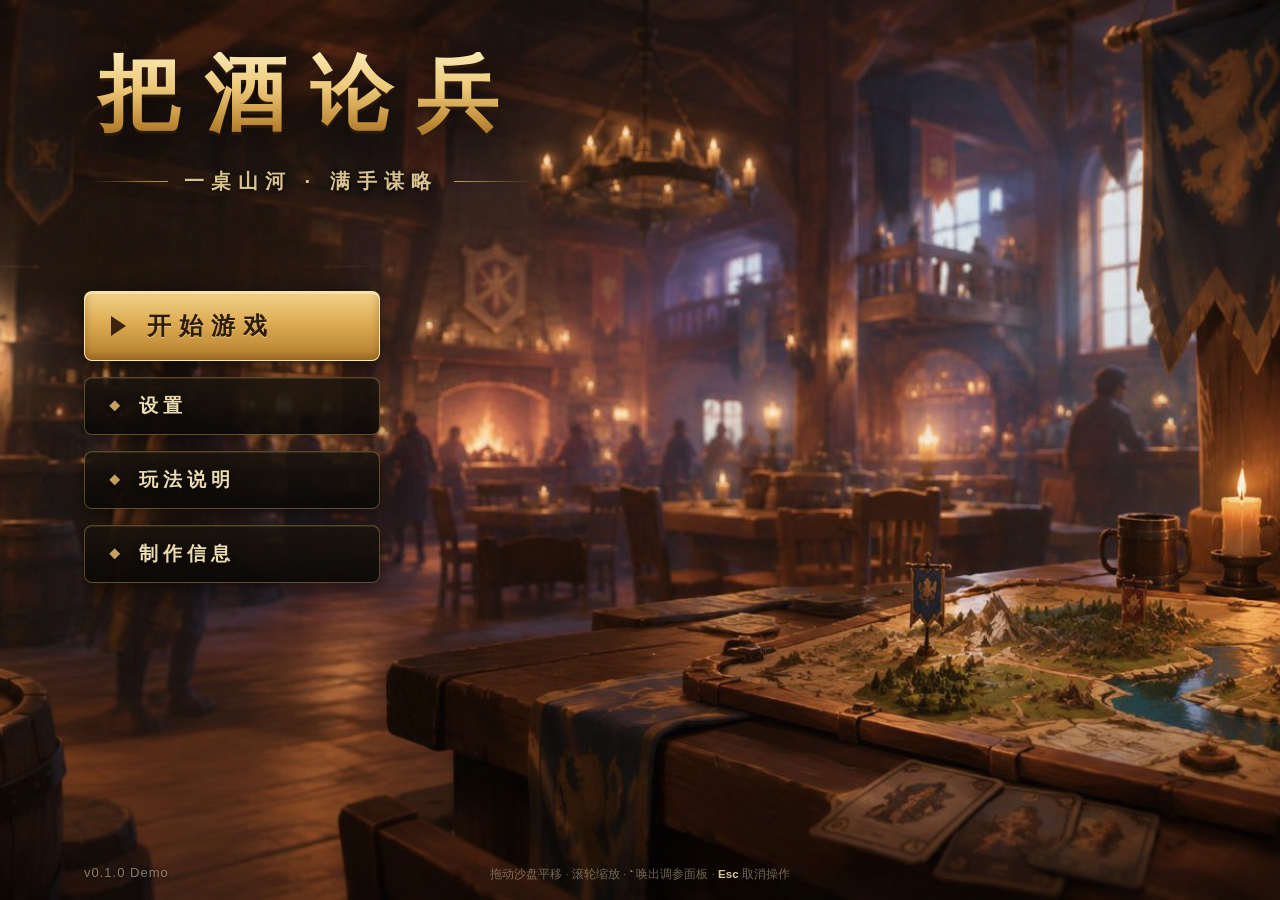
==== commit 8a022264: "fix(deploy): 修复部署树资源缺失——补全 assets（ui 全量/buildings/map/menu）、css、js、index.html 上一部署 commit 误将 assets/" ====
--- a/卡牌建城demo/index.html
+++ b/卡牌建城demo/index.html
@@ -1,243 +1,277 @@
-<!DOCTYPE html>
-<html lang="zh-CN">
-<head>
-<meta charset="UTF-8">
-<meta name="viewport" content="width=device-width, initial-scale=1.0, maximum-scale=1.0, user-scalable=no, viewport-fit=cover">
-<meta name="apple-mobile-web-app-capable" content="yes">
-<title>卡牌建城 · 轻策略战争 Demo</title>
-<link rel="icon" href="data:,">
-<link rel="stylesheet" href="css/style.css">
-</head>
-<body>
-
-<div id="app">
-  <div id="stage">
-    <canvas id="game" hidden></canvas>
-
-    <!-- ============ UI 层（逻辑坐标 1280×720，由引擎整体缩放） ============
-         网格制沙盘铺满 + 常驻手牌栏 + 右下角功能角标 + 弹出式抽卡/牌库
-    -->
-    <div id="ui">
-
-      <!-- ---------- 顶栏（第六十次修订：组件化木横幅 —— 木纹平铺底 + 盾槽/圆槽/齿轮槽装饰件，资源叠槽内） ---------- -->
-      <header id="topbar">
-        <img class="tb-deco s-shield" src="assets/ui/topbar/slot-shield.png" alt="">
-        <div class="tb-clock">
-          <span id="clock">15:00</span>
-          <span class="tb-sub" id="tickinfo">Tick 0 / 180</span>
-        </div>
-
-        <div class="tb-res"><span class="res-slot"><img class="tb-deco s-circle" src="assets/ui/topbar/slot-circle.png" alt=""><img class="res-ico" src="assets/ui/icons/energy.png" alt=""></span><b id="res-energy">20</b></div>
-        <div class="tb-res"><span class="res-slot"><img class="tb-deco s-circle" src="assets/ui/topbar/slot-circle.png" alt=""><img class="res-ico" src="assets/ui/icons/food.png" alt=""></span><b id="res-food">40</b></div>
-        <div class="tb-res"><span class="res-slot"><img class="tb-deco s-circle" src="assets/ui/topbar/slot-circle.png" alt=""><img class="res-ico" src="assets/ui/icons/soldier.png" alt=""></span><b id="tag-soldiers">0 / 60</b></div>
-
-        <button id="btn-policy" class="tb-btn tb-btn-text" title="查看/颁布政策"><img class="tb-ico" src="assets/ui/icons/ic-scroll.png" alt="">政策</button>
-        <img class="tb-deco s-gear" src="assets/ui/topbar/slot-gear.png" alt="">
-        <div class="tb-btns">
-          <button id="btn-menu" class="tb-btn tb-btn-icon" title="主界面"><img class="tb-ico" src="assets/ui/icons/ic-home.png" alt=""></button>
-          <button id="btn-pause" class="tb-btn tb-btn-icon" title="暂停 / 继续"><img class="tb-ico" src="assets/ui/icons/ic-pause.png" alt=""></button>
-          <button id="btn-reset" class="tb-btn tb-btn-icon" title="重置本局"><img class="tb-ico" src="assets/ui/icons/ic-reset.png" alt=""></button>
-          <button id="btn-debug" class="tb-btn tb-btn-icon" title="调参面板（快捷键 `）"><img class="tb-ico" src="assets/ui/icons/ic-tune.png" alt=""></button>
-        </div>
-      </header>
-
-      <!-- 隐藏保留：旧顶栏信息位的 id（ui.js 仍在更新；视觉信息已由顶栏横幅与沙盘标签承接） -->
-      <div id="legacy-info" style="display:none">
-        <span class="tag" id="tag-castle">主城 Lv1</span>
-        <span class="tag" id="tag-slots">建筑位 0 / 10</span>
-        <span id="policy-tray"></span>
-        <span id="event-meter"><i id="event-bar-fill"></i><b id="event-bar-label">?</b></span>
-        <span class="tag tag-dim" id="tag-phase"></span>
-      </div>
-      <!-- ---------- 主体 ---------- -->
-      <main id="main">
-
-        <!-- 沙盘：Canvas 铺满，城市格逐格对齐 -->
-        <section id="board">
-          <canvas id="sandbox"></canvas>
-          <div id="relic-tray" title="遗物：弃牌奖励获得，永久生效"></div>
-
-          <div class="board-head">
-            <span class="bh-title">沙盘</span>
-            <span class="muted">拖动平移 · 滚轮缩放 · 点我方部队再点建筑派兵 · 悬停顶栏资源看产出明细</span>
-            <span class="bh-right">
-              <button id="btn-recenter" class="bh-btn">⌖ 回城</button>
-              <span class="muted">可建 <b id="slot-count">0</b>/<b id="slot-max">10</b> 格</span>
-              <span class="muted" id="road-budget" title="道路额度：每方主动铺路的格数上限（预设官道、桥不占额度）。铺满后要拆掉旧路才能继续铺。单价随已铺格数递增（每 20 格 +1⚡）。">道路 <b id="road-count">0</b>/<b id="road-cap">100</b> <b id="road-price"></b></span>
-            </span>
-          </div>
-
-          <div id="hint" class="hint">点右下角「抽卡」翻 5 张 → 挑便宜的买 → 把手牌拖到地图空地上建造（必须与主城或己方建筑相邻）</div>
-
-          <!-- 选中建筑/主城时的操作条 -->
-          <div id="tile-actions" class="hidden">
-            <span id="ta-title"></span>
-            <button id="ta-upgrade" class="ta-btn ta-up"></button>
-            <button id="ta-demolish" class="ta-btn ta-del"></button>
-            <button id="ta-close" class="ta-close">×</button>
-          </div>
-
-          <!-- 右下角功能角标：牌库 / 抽卡 / 弃牌 -->
-          <div id="corner-ui">
-            <button class="corner-btn" data-modal="pool">
-              <img class="ck-icon" src="assets/ui/icons/ic-deck.png" alt="">
-              <b class="ck-badge" id="pool-count">0</b>
-              <em class="ck-label">牌库</em>
-            </button>
-            <button class="corner-btn corner-primary" data-modal="shop">
-              <img class="ck-icon" src="assets/ui/icons/ic-draw.png" alt="">
-              <b class="ck-badge" id="shop-cost">1</b>
-              <em class="ck-label">抽卡</em>
-            </button>
-            <button class="corner-btn corner-danger" id="btn-discard">
-              <img class="ck-icon" src="assets/ui/icons/ic-discard.png" alt="">
-              <em class="ck-label">弃牌</em>
-            </button>
-            <button class="corner-btn corner-gold" data-modal="quest">
-              <img class="ck-icon" src="assets/ui/icons/ic-quest.png" alt="">
-              <b class="ck-badge" id="quest-star">☆0</b>
-              <em class="ck-label">任务</em>
-            </button>
-          </div>
-        </section>
-
-        <!-- 常驻手牌栏 -->
-        <section id="hand-bar">
-          <div class="row-body">
-            <div id="hand-slots" class="card-row"></div>
-            <div class="hb-spacer"></div>
-            <div id="discard-zone" class="discard-zone"><span>🗑️</span>弃牌</div>
-            <span class="muted hb-count" id="hand-count">0 / 5</span>
-          </div>
-        </section>
-
-      </main>
-
-      <!-- 资源产出明细（鼠标悬停顶栏三个资源时弹出） -->
-      <div id="res-tip" class="hidden"></div>
-
-      <!-- 胜负结算 -->
-      <div id="result-overlay" class="hidden">
-        <div id="result-card">
-          <div id="result-icon"></div>
-          <div id="result-title"></div>
-          <div id="result-sub"></div>
-          <div class="result-btns">
-            <button id="result-restart">再来一局</button>
-            <button id="result-menu" class="result-btn-ghost">回到主界面</button>
-          </div>
-        </div>
-      </div>
-
-    </div><!-- /#ui -->
-
-    <!-- ---------- 弹出层：抽卡 / 牌库 ---------- -->
-    <div id="modal" class="hidden">
-      <div class="modal-box">
-        <div class="modal-head">
-          <span class="rh-title" id="modal-title">抽卡</span>
-          <span class="muted" id="modal-sub"></span>
-          <button id="modal-close" class="modal-close">×</button>
-        </div>
-        <div class="modal-body">
-          <div id="pane-shop" class="pane">
-            <div id="shop-cards" class="card-row"></div>
-            <div class="shop-foot">
-              <button id="btn-open" class="btn btn-primary">抽取 · 3 ⚡</button>
-              <div id="shop-hint" class="muted small">点击候选卡按标价买入 · 买完拖下方手牌到城市格建造</div>
-              <div id="shop-cur-cost" class="muted small"></div>
-            </div>
-          </div>
-          <div id="pane-reward" class="pane hidden">
-            <div id="reward-cards" class="reward-cards"></div>
-          </div>
-          <div id="pane-policy" class="pane hidden">
-            <div id="policy-cards" class="reward-cards"></div>
-            <div id="policy-hint" class="muted small"></div>
-          </div>
-          <div id="pane-quest" class="pane hidden">
-            <div id="quest-list"></div>
-          </div>
-          <div id="pane-pool" class="pane hidden">
-            <div id="pool-cards" class="pool-grid"></div>
-          </div>
-        </div>
-      </div>
-    </div>
-
-    <!-- ---------- 主界面（覆盖层，最后渲染 → 永远在最上） ---------- -->
-    <div id="menu">
-      <div id="menu-bg"></div>
-      <div class="menu-inner">
-        <div class="menu-brand">
-          <h1 class="menu-title" id="menu-title">卡牌建城</h1>
-          <p class="menu-sub" id="menu-sub">轻策略战争 · 1v1 抽卡建城 Demo</p>
-        </div>
-
-        <div class="menu-btns" id="menu-btns">
-          <button class="menu-btn menu-btn-primary" data-act="start">开始游戏</button>
-          <button class="menu-btn" data-act="settings">设置</button>
-          <button class="menu-btn" data-act="help">玩法说明</button>
-          <button class="menu-btn" data-act="about">制作信息</button>
-        </div>
-
-        <div class="menu-panel hidden" id="menu-panel">
-          <div class="mp-head">
-            <span class="mp-title" id="mp-title"></span>
-            <button class="mp-close" id="mp-close" title="返回">×</button>
-          </div>
-          <div class="mp-body" id="mp-body"></div>
-        </div>
-
-        <div class="menu-foot">拖动沙盘平移 · 滚轮缩放 · <b>`</b> 唤出调参面板 · <b>Esc</b> 取消操作</div>
-      </div>
-    </div>
-
-  </div><!-- /#stage -->
-
-  <!-- 调试面板：按 ` 或 D 唤出 -->
-  <div id="debug" class="hidden">
-    <div class="dbg-head">调试面板 <span id="fps">60</span> fps
-      <button id="dbg-close">×</button>
-    </div>
-    <div id="dbg-body"></div>
-  </div>
-</div>
-
-<!-- 竖屏引导（第四十八次修订）：手机竖屏时提示横屏；桌面（宽 > 820px）不受影响。
-     纯 CSS 控制（媒体查询），无 JS 参与 -->
-<div id="rotate-hint">
-  <div class="rh-icon">📱</div>
-  <div class="rh-text">请将手机<b>横过来</b>游玩<br><span>本作为横屏设计 · 1v1 沙盘战场需要横向空间</span></div>
-</div>
-
-<!-- 新手引导（第四十八次修订）：开局选择界面 + 软引导层（手指/气泡/跳过）。
-     逻辑在 js/tutorial.js；由 menu.js start() 的新局分支触发 -->
-<div id="tut-choice" class="hidden">
-  <div class="tc-box">
-    <div class="tc-title">第一次玩？</div>
-    <div class="tc-sub">6 步教你完成开局（抽卡 → 建城 → 出兵），大约 1 分钟。<br>引导期间游戏暂停，随时可以跳过。</div>
-    <button id="tut-accept" class="tb-btn tc-accept">查看新手引导</button>
-    <button id="tut-skip" class="tb-btn tb-btn-ghost">跳过，直接开始</button>
-  </div>
-</div>
-<div id="tutorial" class="hidden">
-  <div id="tut-bubble" class="hidden">
-    <div id="tut-text"></div>
-    <button id="tut-next" class="tb-btn hidden">下一步</button>
-  </div>
-  <div id="tut-finger" class="hidden">👆</div>
-  <button id="tut-skip-run" class="tb-btn tb-btn-ghost">跳过引导 »</button>
-</div>
-
-<!-- 顺序不能改：engine -> config -> game -> sandbox -> ui -> menu -> main -->
-<script src="js/engine.js"></script>
-<script src="js/config.js"></script>
-<script src="js/game.js"></script>
-<script src="js/sandbox.js"></script>
-<script src="js/ui.js"></script>
-<script src="js/menu.js"></script>
-<script src="js/tutorial.js"></script>
-<script src="js/main.js"></script>
-</body>
-</html>
+<!DOCTYPE html>
+<html lang="zh-CN">
+<head>
+<meta charset="UTF-8">
+<meta name="viewport" content="width=device-width, initial-scale=1.0, maximum-scale=1.0, user-scalable=no, viewport-fit=cover">
+<meta name="apple-mobile-web-app-capable" content="yes">
+<title>把酒论兵 · 1v1 卡牌建城 Demo</title>
+<link rel="icon" href="data:,">
+<link rel="stylesheet" href="css/style.css">
+</head>
+<body>
+
+<div id="app">
+  <div id="stage">
+    <canvas id="game" hidden></canvas>
+
+    <!-- ============ UI 层（逻辑坐标 1280×720，由引擎整体缩放） ============
+         网格制沙盘铺满 + 常驻手牌栏 + 右下角功能角标 + 弹出式抽卡/牌库
+    -->
+    <div id="ui">
+
+      <!-- ---------- 顶栏（第六十次修订：组件化木横幅 —— 木纹平铺底 + 盾槽/圆槽/齿轮槽装饰件，资源叠槽内） ---------- -->
+      <header id="topbar">
+        <img class="tb-deco s-shield" src="assets/ui/topbar/slot-shield.png" alt="">
+        <div class="tb-clock">
+          <span id="clock">15:00</span>
+          <span class="tb-sub" id="tickinfo">Tick 0 / 180</span>
+        </div>
+
+        <div class="tb-res"><span class="res-slot"><img class="tb-deco s-circle" src="assets/ui/topbar/slot-circle.png" alt=""><img class="res-ico" src="assets/ui/icons/energy.png" alt=""></span><b id="res-energy">20</b></div>
+        <div class="tb-res"><span class="res-slot"><img class="tb-deco s-circle" src="assets/ui/topbar/slot-circle.png" alt=""><img class="res-ico" src="assets/ui/icons/food.png" alt=""></span><b id="res-food">40</b></div>
+        <div class="tb-res"><span class="res-slot"><img class="tb-deco s-circle" src="assets/ui/topbar/slot-circle.png" alt=""><img class="res-ico" src="assets/ui/icons/soldier.png" alt=""></span><b id="tag-soldiers">0 / 60</b></div>
+
+        <!-- ★ 第六十九次修订：事件预警条 + 事件 chip 从 display:none 的 #legacy-info 搬回顶栏
+             —— 此前"查看/化解事件"与"事件预警"整个不可达（fulltest S11c 抓到的真 bug） -->
+        <span id="event-meter" title="距下一张事件牌"><i id="event-bar-fill"></i><b id="event-bar-label">?</b></span>
+        <span id="event-chip-slot" title=""></span>
+        <button id="btn-policy" class="tb-btn tb-btn-text" title="查看/颁布政策"><img class="tb-ico" src="assets/ui/icons/ic-scroll.png" alt="">政策</button>
+        <div class="tb-btns">
+          <button id="btn-menu" class="tb-btn tb-btn-icon" title="主界面"><img class="tb-ico" src="assets/ui/icons/ic-home.png" alt=""></button>
+          <button id="btn-pause" class="tb-btn tb-btn-icon" title="暂停 / 继续"><img class="tb-ico" src="assets/ui/icons/ic-pause.png" alt=""></button>
+          <button id="btn-reset" class="tb-btn tb-btn-icon" title="重置本局"><img class="tb-ico" src="assets/ui/icons/ic-reset.png" alt=""></button>
+          <button id="btn-debug" class="tb-btn tb-btn-icon" title="调参面板（快捷键 `）"><img class="tb-ico" src="assets/ui/icons/ic-tune.png" alt=""></button>
+        </div>
+      </header>
+
+      <!-- 隐藏保留：旧顶栏信息位的 id（ui.js 仍在更新；视觉信息已由顶栏横幅与沙盘标签承接） -->
+      <div id="legacy-info" style="display:none">
+        <span class="tag" id="tag-castle">主城 Lv1</span>
+        <span class="tag" id="tag-slots">建筑位 0 / 10</span>
+        <span id="policy-tray"></span>
+        <span id="event-meter"><i id="event-bar-fill"></i><b id="event-bar-label">?</b></span>
+        <span class="tag tag-dim" id="tag-phase"></span>
+      </div>
+      <!-- ---------- 主体 ---------- -->
+      <main id="main">
+
+        <!-- 沙盘：Canvas 铺满，城市格逐格对齐 -->
+        <section id="board">
+          <canvas id="sandbox"></canvas>
+          <div id="relic-tray" title="遗物：弃牌奖励获得，永久生效"></div>
+
+          <div class="board-head">
+            <span class="bh-title">沙盘</span>
+            <span class="muted">拖动平移 · 滚轮缩放 · 点我方部队再点建筑派兵 · 悬停顶栏资源看产出明细</span>
+            <span class="bh-right">
+              <button id="btn-recenter" class="bh-btn">⌖ 回城</button>
+              <span class="muted">可建 <b id="slot-count">0</b>/<b id="slot-max">10</b> 格</span>
+              <span class="muted" id="road-budget" title="道路额度：每方主动铺路的格数上限（预设官道、桥不占额度）。铺满后要拆掉旧路才能继续铺。单价随已铺格数递增（每 20 格 +1⚡）。">道路 <b id="road-count">0</b>/<b id="road-cap">100</b> <b id="road-price"></b></span>
+            </span>
+          </div>
+
+          <div id="hint" class="hint">点右下角「抽卡」翻 5 张 → 挑便宜的买 → 把手牌拖到地图空地上建造（必须与主城或己方建筑相邻）</div>
+
+          <!-- 选中建筑/主城时的操作条 -->
+          <div id="tile-actions" class="hidden">
+            <span id="ta-title"></span>
+            <button id="ta-upgrade" class="ta-btn ta-up"></button>
+            <button id="ta-demolish" class="ta-btn ta-del"></button>
+            <button id="ta-close" class="ta-close">×</button>
+          </div>
+
+          <!-- 右下角功能角标：牌库 / 抽卡 / 弃牌 -->
+          <div id="corner-ui">
+            <button class="corner-btn corner-danger" id="btn-discard" title="弃牌模式：点一张手牌弃掉">
+              <img class="ck-icon" src="assets/ui/icons/ic-discard.png" alt="">
+              <b class="ck-badge" id="discard-count">0</b>
+              <em class="ck-label">弃牌</em>
+            </button>
+            <button class="corner-btn" data-modal="pool">
+              <img class="ck-icon" src="assets/ui/icons/ic-deck.png" alt="">
+              <b class="ck-badge" id="pool-count">0</b>
+              <em class="ck-label">牌库</em>
+            </button>
+            <button class="corner-btn corner-primary" data-modal="shop">
+              <img class="ck-icon" src="assets/ui/icons/ic-draw.png" alt="">
+              <b class="ck-badge" id="shop-cost">1</b>
+              <em class="ck-label">抽卡</em>
+            </button>
+            <button class="corner-btn corner-gold" data-modal="quest">
+              <img class="ck-icon" src="assets/ui/icons/ic-quest.png" alt="">
+              <b class="ck-badge" id="quest-star">☆0</b>
+              <em class="ck-label">任务</em>
+            </button>
+          </div>
+        </section>
+
+        <!-- 常驻手牌栏 -->
+        <section id="hand-bar">
+          <div class="row-body">
+            <div id="hand-slots" class="card-row"></div>
+            <div class="hb-spacer"></div>
+            <span class="muted hb-count" id="hand-count">0 / 5</span>
+          </div>
+        </section>
+
+      </main>
+
+      <!-- 资源产出明细（鼠标悬停顶栏三个资源时弹出） -->
+      <div id="res-tip" class="hidden"></div>
+
+      <!-- 胜负结算 -->
+      <div id="result-overlay" class="hidden">
+        <div id="result-card">
+          <div id="result-icon"></div>
+          <div id="result-title"></div>
+          <div id="result-sub"></div>
+          <div class="result-btns">
+            <button id="result-restart">再来一局</button>
+            <button id="result-menu" class="result-btn-ghost">回到主界面</button>
+          </div>
+        </div>
+      </div>
+
+    </div><!-- /#ui -->
+
+    <!-- ---------- 弹出层：抽卡 / 牌库 ---------- -->
+    <div id="modal" class="hidden">
+      <div class="modal-box">
+        <div class="modal-head">
+          <span class="rh-title" id="modal-title">抽卡</span>
+          <span class="muted" id="modal-sub"></span>
+          <button id="modal-close" class="modal-close">×</button>
+        </div>
+        <div class="modal-body">
+          <div id="pane-shop" class="pane">
+            <div id="shop-cards" class="card-row"></div>
+            <div class="shop-foot">
+              <button id="btn-open" class="btn btn-primary">抽取 · 3 ⚡</button>
+              <div id="shop-hint" class="muted small">点击候选卡按标价买入 · 买完拖下方手牌到城市格建造</div>
+              <div id="shop-cur-cost" class="muted small"></div>
+            </div>
+          </div>
+          <div id="pane-reward" class="pane hidden">
+            <div id="reward-cards" class="reward-cards"></div>
+          </div>
+          <div id="pane-policy" class="pane hidden">
+            <div id="policy-cards" class="reward-cards"></div>
+            <div id="policy-hint" class="muted small"></div>
+          </div>
+          <div id="pane-quest" class="pane hidden">
+            <div id="quest-list"></div>
+          </div>
+          <div id="pane-castle" class="pane hidden"></div>
+          <div id="pane-pool" class="pane hidden">
+            <div id="pool-cards" class="pool-grid"></div>
+          </div>
+        </div>
+      </div>
+    </div>
+
+    <!-- ---------- 主界面（覆盖层，最后渲染 → 永远在最上） ---------- -->
+    <div id="menu">
+      <div id="menu-bg"></div>
+      <div class="menu-inner">
+        <div class="menu-brand">
+          <h1 class="menu-title" id="menu-title">把酒论兵</h1>
+          <p class="menu-sub" id="menu-sub">轻策略战争 · 1v1 抽卡建城 Demo</p>
+        </div>
+
+        <div class="menu-btns" id="menu-btns">
+          <button class="menu-btn menu-btn-primary" data-act="start">开始游戏</button>
+          <button class="menu-btn" data-act="settings">设置</button>
+          <button class="menu-btn" data-act="help">玩法说明</button>
+          <button class="menu-btn" data-act="about">制作信息</button>
+        </div>
+
+        <div class="menu-panel hidden" id="menu-panel">
+          <div class="mp-head">
+            <span class="mp-title" id="mp-title"></span>
+            <button class="mp-close" id="mp-close" title="返回">×</button>
+          </div>
+          <div class="mp-body" id="mp-body"></div>
+        </div>
+
+        <div class="menu-ver">v0.1.0 Demo</div>
+        <div class="menu-foot">拖动沙盘平移 · 滚轮缩放 · <b>`</b> 唤出调参面板 · <b>Esc</b> 取消操作</div>
+      </div>
+    </div>
+
+  </div><!-- /#stage -->
+
+  <!-- 调试面板：按 ` 或 D 唤出 -->
+  <div id="debug" class="hidden">
+    <div class="dbg-head">调试面板 <span id="fps">60</span> fps
+      <button id="dbg-close">×</button>
+    </div>
+    <div id="dbg-body"></div>
+  </div>
+</div>
+
+<!-- 竖屏引导（第四十八次修订）：手机竖屏时提示横屏；桌面（宽 > 820px）不受影响。
+     纯 CSS 控制（媒体查询），无 JS 参与 -->
+<div id="rotate-hint">
+  <div class="rh-icon">📱</div>
+  <div class="rh-text">请将手机<b>横过来</b>游玩<br><span>本作为横屏设计 · 1v1 沙盘战场需要横向空间<br>若已横屏仍见此提示，请检查浏览器 / 系统的「竖屏锁定」设置</span></div>
+  <button id="rh-continue" class="tb-btn">仍要以竖屏继续 ▸</button>
+</div>
+
+<!-- 新手引导（第四十八次修订）：开局选择界面 + 软引导层（手指/气泡/跳过）。
+     逻辑在 js/tutorial.js；由 menu.js start() 的新局分支触发 -->
+<div id="tut-choice" class="hidden">
+  <div class="tc-box">
+    <div class="tc-title">第一次玩？</div>
+    <div class="tc-sub">6 步教你完成开局（抽卡 → 建城 → 出兵），大约 1 分钟。<br>引导期间游戏暂停，随时可以跳过。</div>
+    <button id="tut-accept" class="tb-btn tc-accept">查看新手引导</button>
+    <button id="tut-skip" class="tb-btn tb-btn-ghost">跳过，直接开始</button>
+  </div>
+</div>
+<div id="tutorial" class="hidden">
+  <div id="tut-bubble" class="hidden">
+    <div id="tut-text"></div>
+    <button id="tut-next" class="tb-btn hidden">下一步</button>
+  </div>
+  <div id="tut-finger" class="hidden">👆</div>
+  <button id="tut-skip-run" class="tb-btn tb-btn-ghost">跳过引导 »</button>
+</div>
+
+<!-- 顺序不能改：engine -> config -> game -> sandbox -> ui -> menu -> main -->
+<script src="js/engine.js"></script>
+<script src="js/config.js"></script>
+<script src="js/game.js"></script>
+<script src="js/sandbox.js"></script>
+<script src="js/ui.js"></script>
+<script src="js/menu.js"></script>
+<script src="js/tutorial.js"></script>
+<script src="js/main.js"></script>
+<script>
+/* 竖屏提示双保险（第七十五次修订）：微信 X5/XWeb 内核对 orientation 媒体查询的
+ * 旋转响应不可靠（用户实机：转横屏后提示不消失）。JS 监听 resize 显式控制显隐，
+ * 内联样式优先级高于 CSS 媒体查询；桌面（宽 > 820px）不受影响。 */
+(function () {
+  var el = document.getElementById('rotate-hint');
+  if (!el) return;
+  /* 第七十五次修订补充：QQ/UC 等浏览器默认锁竖屏（不跟随系统旋转），
+   * 提示会永远挡住入口 —— 提供「仍要以竖屏继续」强制入口（本次会话内不再提示）。 */
+  var dismissed = false;
+  var btn = document.getElementById('rh-continue');
+  if (btn) btn.addEventListener('click', function () {
+    dismissed = true;
+    try { sessionStorage.setItem('tb_rotate_dismissed', '1'); } catch (e) {}
+    el.style.display = 'none';
+  });
+  try { if (sessionStorage.getItem('tb_rotate_dismissed') === '1') dismissed = true; } catch (e) {}
+  function sync() {
+    if (dismissed) { el.style.display = 'none'; return; }
+    var portrait = window.innerHeight > window.innerWidth;
+    var narrow = window.innerWidth <= 820;
+    el.style.display = (portrait && narrow) ? 'flex' : 'none';
+  }
+  window.addEventListener('resize', sync);
+  window.addEventListener('orientationchange', sync);
+  sync();
+})();
+</script>
+</body>
+</html>
--- a/卡牌建城demo/css/style.css
+++ b/卡牌建城demo/css/style.css
@@ -5,6 +5,7 @@
 :root { --tb-h: 64px; }
 #topbar {
   flex: 0 0 var(--tb-h); height: var(--tb-h); min-height: 0;
+  box-shadow: inset 0 3px 7px rgba(0,0,0,.5), inset 0 -4px 9px rgba(0,0,0,.45), 0 3px 8px rgba(0,0,0,.5);
   display: flex; align-items: center; gap: 4px;
   padding: 0 10px 0 4px;
   white-space: nowrap;
@@ -13,8 +14,7 @@
   pointer-events: auto;
   position: relative;
 }
-.tb-deco { height: 100%; width: auto; display: block; }
-.s-gear { margin-left: auto; }
+.tb-deco { height: 100%; width: auto; display: block; filter: drop-shadow(0 2px 3px rgba(0,0,0,.6)); }
 .tb-clock {
   display: flex; flex-direction: column; line-height: 1.15;
   min-width: 128px; white-space: nowrap;
@@ -26,16 +26,17 @@
   display: flex; align-items: center; gap: 9px;
   height: 100%; padding: 0 15px 0 2px; white-space: nowrap; flex: 0 0 auto;
 }
-.res-slot { position: relative; width: 46px; height: 46px; flex: 0 0 46px; display: flex; align-items: center; justify-content: center; }
+.res-slot { position: relative; width: 46px; height: 46px; flex: 0 0 46px; display: flex; align-items: center; justify-content: center;
+            filter: drop-shadow(0 2px 3px rgba(0,0,0,.55)); }
 .res-slot .s-circle { position: absolute; inset: 0; width: 100%; height: 100%; }
 .res-slot .res-ico { position: relative; z-index: 1; width: 27px; height: 27px; background: none; border-radius: 0; }
 .tb-res b { white-space: nowrap; font-size: 20px; font-weight: 800; color: #f4ecdc; text-shadow: 0 1px 2px rgba(0,0,0,.6); font-variant-numeric: tabular-nums; }
 
-.tb-btns { margin-left: 8px; display: flex; gap: 6px; align-items: center; flex: 0 0 auto; }
+.tb-btns { margin-left: auto; display: flex; gap: 6px; align-items: center; flex: 0 0 auto; }
 .tb-btn {
   pointer-events: auto; font: inherit; font-weight: 700;
   padding: 5px 12px; border-radius: 6px;
-  border: none;
+  border: none; filter: drop-shadow(0 2px 3px rgba(0,0,0,.55));
   background: url('../assets/ui/crops/btn-stone.png') center / 100% 100% no-repeat;
   color: #f4ecd8; text-shadow: 0 1px 2px rgba(0,0,0,.65);
   cursor: pointer; transition: filter .12s, transform .1s;
@@ -364,10 +365,8 @@
   border-radius: 10px;
   border: 1px solid rgba(201,184,144,.45);
   background-color: #241c14;
-  background-image: var(--shield, none);
-  background-size: 74% auto;
-  background-position: center bottom 5px;
-  background-repeat: no-repeat;
+  background-image: linear-gradient(180deg, rgba(255,236,200,.10), rgba(0,0,0,.28));
+  box-shadow: inset 0 1px 0 rgba(255,236,200,.18), inset 0 -6px 12px rgba(0,0,0,.45);
   color: #fff; cursor: pointer;
   display: flex; flex-direction: column; align-items: center; justify-content: center;
   box-shadow: 0 4px 14px rgba(0,0,0,.45), inset 0 0 0 1px rgba(255,236,200,.22);
@@ -375,10 +374,10 @@
 }
 .corner-btn:hover { transform: translateY(-2px); filter: brightness(1.12); }
 .corner-btn.active { border-color: #ffd23f; box-shadow: 0 0 0 2px #ffd23f55, 0 4px 14px rgba(0,0,0,.45); }
-.corner-primary { --shield: url('../assets/ui/crops/shield-gold.png'); }
-[data-modal="pool"] { --shield: url('../assets/ui/crops/shield-blue.png'); }
-.corner-danger { --shield: url('../assets/ui/crops/shield-green.png'); }
-.corner-btn[data-modal="quest"], .corner-gold { --shield: url('../assets/ui/crops/shield-blue.png'); }
+/* ★ 第六十六次修订：三个 --shield 变量随盾影底图一并废弃 */
+.corner-primary { border-color: rgba(255,209,102,.75); }
+.corner-danger  { border-color: rgba(255,138,122,.6); }
+/* ★ 第六十六次修订：盾影底图已废弃（图标本身即素材，叠加显得"拼接"） */
 .corner-btn .ck-icon { position: relative; z-index: 1; filter: drop-shadow(0 2px 3px rgba(0,0,0,.7)); }
 .corner-danger.active { border-color: #ff8f8f; box-shadow: 0 0 0 2px #ff8f8f55, 0 4px 14px rgba(0,0,0,.45); }
 .ck-icon { width: 32px; height: 32px; display: block; object-fit: contain; }
@@ -468,7 +467,7 @@
 
 /* 标题带：卡面顶部蓝图带（frame 实测 y 6.6%~17.8%）—— 大字号衬线，浅金压暗影 */
 .card-name {
-  position: absolute; left: 25%; right: 5%; top: 6.6%; height: 11.2%;
+  position: absolute; left: 5%; right: 5%; top: 6.6%; height: 11.2%;
   display: flex; align-items: center; justify-content: center;
   text-align: center;
   font-family: Georgia, 'Times New Roman', 'Songti SC', 'SimSun', serif;
@@ -483,9 +482,9 @@
   font-size: 9.5px; line-height: 1.38; color: #4a3826; text-align: center;
   overflow: hidden;
 }
-.card-cost-num {   /* 费用角标：左上金属圆槽 + 金色数字 */
-  position: absolute; left: 3.5%; top: 3.8%;
-  width: 21%; aspect-ratio: 1;
+.card-cost-num {   /* 费用角标：左上金属圆槽 + 金色数字（卡名居中后缩小让位） */
+  position: absolute; left: 2.5%; top: 2.6%;
+  width: 19%; aspect-ratio: 1;
   background: url('../assets/ui/icons/gem-socket.png') center / 100% 100% no-repeat;
   display: flex; align-items: center; justify-content: center;
   font-size: 15px; font-weight: 800; color: #ffe6a6;
@@ -495,8 +494,8 @@
 }
 /* 品质/类型徽章（政策·遗物·事件）：同款金属圆槽，字色由 .tier-* 决定 */
 .card-badge {
-  position: absolute; left: 3.5%; top: 3.8%;
-  width: 21%; aspect-ratio: 1;
+  position: absolute; left: 2.5%; top: 2.6%;
+  width: 19%; aspect-ratio: 1;
   background: url('../assets/ui/icons/gem-socket.png') center / 100% 100% no-repeat;
   display: flex; align-items: center; justify-content: center;
   font-family: Georgia, 'Times New Roman', 'Songti SC', serif;
@@ -578,25 +577,38 @@
 .policy-chip.tier-bad { border-color: rgba(255,138,122,.7); background: rgba(255,138,122,.2); }
 .corner-gold { border-color: rgba(255,209,102,.7); }
 .corner-gold .ck-icon { filter: drop-shadow(0 0 4px rgba(255,209,102,.5)); }
+/* ★ 第八十一次修订：配色从深色面板体系迁移到浅羊皮纸体系（旧浅灰白字 #cfd4dd 在羊皮纸上不可读） */
 .quest-star { margin-bottom: 12px; padding: 10px 12px; border-radius: 10px;
-              border: 1px solid rgba(255,255,255,.12); background: rgba(255,255,255,.04); }
-.quest-star-title { font-size: 15px; font-weight: 700; margin-bottom: 8px; letter-spacing: 1.5px; }
-.quest-done   { border-color: rgba(126,217,87,.5); background: rgba(126,217,87,.08); }
-.quest-done .quest-star-title { color: #7ed957; }
-.quest-active { border-color: rgba(255,209,102,.55); background: rgba(255,209,102,.07); }
-.quest-active .quest-star-title { color: #ffd166; }
-.quest-locked { opacity: .45; }
+              border: 1px solid rgba(90,61,30,.28); background: rgba(90,61,30,.05); }
+.quest-star-title { font-size: 15px; font-weight: 700; margin-bottom: 8px; letter-spacing: 1.5px;
+                    color: #4a3826; }
+.quest-done   { border-color: rgba(63,107,42,.5); background: rgba(126,217,87,.12); }
+.quest-done .quest-star-title { color: #3f6b2a; }
+.quest-active { border-color: rgba(181,138,52,.6); background: rgba(255,209,102,.12); }
+.quest-active .quest-star-title { color: #8a6210; }
+.quest-locked { opacity: .72; }
+.quest-locked .quest-star-title { color: #5a4632; }
 .quest-row { display: flex; justify-content: space-between; gap: 12px;
-             padding: 4px 0; font-size: 15px; color: #cfd4dd; }
-.quest-row.quest-ok { color: #7ed957; }
+             padding: 4px 0; font-size: 15px; color: #4a3826; }
+.quest-row.quest-ok { color: #3f6b2a; font-weight: 700; }
 .quest-row b { flex: 0 0 auto; font-variant-numeric: tabular-nums; }
 
 /* ===== §20 事件预警条（第二十一次修订：可视化预期） ===== */
+/* ★ 第六十九次修订：事件预警条搬进顶栏（此前在 display:none 的 legacy-info 里不可见） */
 #event-meter {
-  position: relative; width: 84px; height: 18px; border-radius: 9px;
-  border: 1px solid rgba(255,255,255,.25); background: rgba(0,0,0,.35);
-  overflow: hidden; cursor: help; flex: 0 0 auto; margin-left: 6px;
-}
+  position: relative; width: 78px; height: 20px; border-radius: 10px;
+  border: 1px solid rgba(255,255,255,.28); background: rgba(0,0,0,.42);
+  overflow: hidden; cursor: help; flex: 0 0 auto; margin-left: 4px;
+  box-shadow: inset 0 1px 3px rgba(0,0,0,.5);
+}
+#event-chip-slot { display: flex; align-items: center; flex: 0 0 auto; margin-left: 2px; }
+#event-chip-slot:empty { display: none; }
+#event-chip-slot .event-chip {
+  width: 28px; height: 28px; border-radius: 7px; font-size: 16px;
+  cursor: pointer; animation: relic-pop .3s ease;
+  pointer-events: auto;
+}
+#event-chip-slot .event-chip:hover { transform: translateY(-1px) scale(1.08); filter: brightness(1.15); }
 #event-bar-fill {
   position: absolute; left: 0; top: 0; bottom: 0; width: 0%;
   background: linear-gradient(90deg, rgba(126,180,255,.55), rgba(126,180,255,.85));
@@ -728,8 +740,11 @@
   min-height: 0; position: relative; justify-content: center;
   padding: 0 20px;
   background: none; box-shadow: none; border-radius: 0;
-  pointer-events: auto;
-}
+  /* ★ 第六十七次修订：row-body 全宽且 pointer-events:auto，把右下角的四个功能角标
+   *   全部盖住了 —— 角标点不动、弃牌也拖不进去。改成容器不拦截、卡牌自身恢复。 */
+  pointer-events: none;
+}
+#hand-bar .row-body .card { pointer-events: auto; }
 
 /* 手牌：卡拉满整条（格数可变），竖向排版保证信息完整，扇形微倾
    密度分级：dens-3（8 张）只缩字号，不隐藏任何信息 */
@@ -751,6 +766,13 @@
 }
 #hand-slots .card:hover .card-desc { display: block; }
 
+/* ★ 杀戮尖塔式选牌：点选后该卡升到手牌上方定格，目标选取期间保持（右键/点空处取消） */
+#hand-slots .card.card-selected {
+  transform: rotate(0deg) translateY(-96px) scale(1.22);
+  z-index: 90;
+  box-shadow: 0 0 0 2px rgba(255,209,102,.95), 0 0 22px rgba(255,180,60,.55), 0 20px 46px rgba(0,0,0,.7);
+}
+
 /* 密度分级：8 张时收紧叠放量 */
 #hand-slots.dens-2 .card { margin-left: -58px; }
 #hand-slots.dens-2 .card:first-child { margin-left: 0; }
@@ -765,40 +787,30 @@
 }
 #hand-slots .card-empty:hover { transform: rotate(var(--tilt, 0deg)) translateY(var(--lift, 0px)); }
 
+/* ★ 第六十六次修订（参考杀戮尖塔）：弃牌没有"拖到落区"，进入弃牌模式后
+ *   可弃的手牌自己上浮 + 红色描边，点哪张弃哪张；落区一类的浮层已删。 */
 #hand-bar.discard-mode {
-  border-color: #ff6b6b;
-  box-shadow: 0 0 0 2px rgba(255,107,107,.35), inset 0 0 30px rgba(255,60,60,.12);
+  box-shadow: inset 0 14px 26px rgba(120,20,20,.28);
+}
+/* 弃牌堆（右下角标）拖拽悬停高亮：放大 + 金圈，告诉玩家"松手就弃" */
+#btn-discard.dz-hover {
+  transform: translateY(-4px) scale(1.12);
+  border-color: #ffd166 !important;
+  box-shadow: 0 0 0 3px rgba(255,209,102,.85), 0 0 22px rgba(255,180,60,.6), 0 10px 26px rgba(0,0,0,.6);
+  z-index: 120;
 }
 #hand-bar.discard-mode .card:not(.card-empty) {
-  border-color: #ff8f8f;
   cursor: crosshair;
+  transform: rotate(0deg) translateY(-34px) scale(1.05);
+  box-shadow: 0 0 0 2px rgba(255,120,110,.9), 0 0 16px rgba(255,90,80,.45), 0 14px 30px rgba(0,0,0,.6);
 }
 #hand-bar.discard-mode .card:not(.card-empty):hover {
-  box-shadow: inset 0 0 0 3px rgba(255,107,107,.6), 0 12px 22px rgba(0,0,0,.55);
-}
-
-/* 弃牌区：平时完全不占空间，拖拽时浮到手牌栏右侧 */
-#hand-bar .discard-zone {
-  position: absolute; right: 10px; top: 50%;
-  transform: translateY(-50%);
-  width: 104px; height: 96px;
-  opacity: 0; pointer-events: none;
-  z-index: 5;
-  transition: opacity .12s;
-}
-#hand-bar.dragging-now .discard-zone { opacity: 1; pointer-events: auto; }
-.discard-zone {
-  flex: 0 0 96px;
-  height: 100%;
-  display: flex; flex-direction: column;
-  align-items: center; justify-content: center; gap: 2px;
-  font-size: 11px; text-align: center;
-  border-radius: 8px; border: 2px dashed #8a6b3a;
-  color: #c9b890; background: rgba(74,53,32,.35);
-  transition: all .12s;
-}
-.discard-zone span { font-size: 16px; line-height: 1; opacity: .7; }
-.dz-hover { border-color: #ff5f5f; color: #ff9f9f; background: #2a1616; }
+  transform: rotate(0deg) translateY(-46px) scale(1.1);
+  z-index: 70;
+  box-shadow: 0 0 0 3px rgba(255,140,120,1), 0 0 22px rgba(255,90,80,.6), 0 16px 34px rgba(0,0,0,.65);
+}
+
+/* （弃牌落区样式已随落区一并删除） */
 
 /* ==================== 拖拽浮影 ==================== */
 
@@ -1093,6 +1105,15 @@
  * 常驻提示的信息在「玩法说明」里都有，手机上不丢内容。 */
 @media (max-height: 500px) {
   #topbar { --tb-h: 44px; }
+  /* ★ 第六十八次修订：矮屏（含 844×390 这种"宽而矮"的横屏）下四枚主菜单按钮 + 页脚
+     会挤成一团，页脚直接压在「制作信息」按钮上。收紧纵向间距、页脚下沉。 */
+  .menu-inner { gap: 10px; padding: 14px 40px 40px; }
+  .menu-brand { gap: 5px; }
+  .menu-title { font-size: 40px; letter-spacing: 10px; }
+  .menu-btns { gap: 7px; width: 236px; }
+  .menu-btn { padding: 9px 0; font-size: 13px; letter-spacing: 2px; }
+  .menu-btn-primary { font-size: 14px; }
+  .menu-foot { bottom: 6px; font-size: 10px; }
   /* ★ 第六十五次修订：矮屏（手机横屏）手牌 150×210 会盖住整张地图、并压住右下角功能角标。
    *   按屏幕高度收紧卡面与角标，保证「地图可见 + 角标可点」。 */
   #hand-slots .card { flex: 0 0 92px; width: 92px; height: 129px; margin-left: -30px; }
@@ -1106,6 +1127,13 @@
   #hand-slots .card-choice .card-desc { font-size: 6.5px; }
   #hand-slots .card:not(.card-empty):hover { transform: rotate(0deg) translateY(-22px) scale(1.08); }
   #corner-ui { gap: 6px; right: 8px; bottom: 6px; }
+  /* ★ 第六十九次修订：矮屏宽度装不下事件预警条，让它让位（可点的事件 chip 保留） */
+  #event-meter { display: none; }
+  .tb-clock { min-width: 96px; }
+  .tb-res { padding: 0 9px 0 2px; }
+  .tb-res b { font-size: 16px; }
+  .res-slot { width: 38px; height: 38px; flex-basis: 38px; }
+  .res-slot .res-ico { width: 22px; height: 22px; }
   .corner-btn { width: 50px; height: 50px; border-radius: 8px; }
   .ck-icon { width: 22px; height: 22px; }
   .ck-label { font-size: 9px; }
@@ -1226,3 +1254,345 @@
   0%, 100% { outline-color: rgba(255,210,63,.95); }
   50%      { outline-color: rgba(255,210,63,.30); }
 }
+
+/* ==================== 弹窗排版收敛（第八十一次修订：消灭原生滚动条） ====================
+ * 用户实机反馈：政策弹窗出现原生横竖滚轮、刷新按钮要拖动才能看到、右上关闭键不显眼、
+ * 标题/副标题对比度不足。原则：
+ *   ① 选择型弹窗（政策/遗物/事件/抽卡）内容永远一屏放下 —— 卡片用 min()+aspect-ratio 自适应缩放；
+ *   ② .modal-body 禁用原生滚动（overflow:hidden），合法的长信息列表（卡池/任务）在面板内滚动且滚动条换成羊皮纸细条；
+ *   ③ 右上角木钮 = 关闭键本体（此前是装饰圆钮 + 一个不显眼的小 ×）。 */
+
+.modal-body { overflow: hidden; }              /* 弹窗框体永不出现原生滚动条 */
+
+/* 弹窗自适应矮视口：高度封顶 94vh（羊皮纸背景 100% 100% 可拉伸），宽度不超 96vw */
+.modal-box { width: min(800px, 96vw); height: min(560px, 94vh); }   /* ★ 560：固定大卡(254)+说明+刷新钮一屏放下（512 时溢出 44px 出滚轮的根源）；羊皮纸 100%/100% 竖向拉伸 9% 无感 */
+
+/* 中间档（501~620px 高视口）：大卡放不下 → 整卡等比缩小（字号同缩，字面比例不变） */
+@media (min-height: 501px) and (max-height: 620px) {
+  .reward-cards .card, #policy-cards .card { width: 150px; height: 209px; flex: 0 0 150px; }
+  .reward-cards .card-name, #policy-cards .card-name { font-size: 15px; letter-spacing: 1.5px; }
+  .reward-cards .card-desc, #policy-cards .card-desc { font-size: 11px; }
+  .reward-cards .card-badge, #policy-cards .card-badge { font-size: 15px; }
+  .card-choice .card-kind-line { font-size: 9.5px; }
+  #policy-hint { font-size: 11px; }
+}
+
+/* 选择型面板：纵向居中，卡片整体缩放适配 */
+#pane-policy, #pane-reward {
+  display: flex; flex-direction: column;
+  align-items: center; justify-content: center;
+  gap: 6px; min-height: 0;
+}
+#policy-cards, .reward-cards { flex: 0 0 auto; padding: 4px 12px; }   /* ★ 卡牌恢复固定 182×254（用户确认原字比例正确，勿动） */
+#policy-hint { width: 100%; flex: 0 0 auto; }   /* 全宽：bh-btn 不因收缩容器折行 */
+#policy-hint { flex: 0 0 auto; }
+
+/* 任务列表（长信息）在面板内滚动 —— 滚动条换羊皮纸细条，不再是原生灰白粗条 */
+#pane-quest { overflow-y: auto; max-height: 100%; padding-right: 6px; }
+#pane-pool { overflow-y: auto; padding-right: 6px; }
+#pane-quest::-webkit-scrollbar, #pane-pool::-webkit-scrollbar, .mp-body::-webkit-scrollbar {
+  width: 8px;
+}
+#pane-quest::-webkit-scrollbar-track, #pane-pool::-webkit-scrollbar-track, .mp-body::-webkit-scrollbar-track {
+  background: rgba(74,53,32,.12); border-radius: 4px;
+}
+#pane-quest::-webkit-scrollbar-thumb, #pane-pool::-webkit-scrollbar-thumb, .mp-body::-webkit-scrollbar-thumb {
+  background: rgba(74,53,32,.45); border-radius: 4px;
+}
+#pane-quest::-webkit-scrollbar-thumb:hover, #pane-pool::-webkit-scrollbar-thumb:hover, .mp-body::-webkit-scrollbar-thumb:hover {
+  background: rgba(74,53,32,.65);
+}
+#pane-quest, #pane-pool, .mp-body {
+  scrollbar-width: thin;                         /* Firefox */
+  scrollbar-color: rgba(74,53,32,.45) rgba(74,53,32,.12);
+}
+
+/* 右上角关闭键 = 底图自带的圆形木钮本体：× 文字叠在钮心（红点标记实测 90.52%/16.43% 正中），
+ * 透明背景不遮钮面；z-index 必须高于 .modal-body —— 钮下半截在其区域上层，否则点击被吞。 */
+.modal-close {
+  left: 90.52%; top: 16.43%; right: auto;
+  transform: translate(-50%, -50%);
+  width: 48px; height: 48px;
+  font-size: 26px; font-weight: 800;
+  color: #f3e7c8;
+  background: none; border: none; box-shadow: none;
+  text-shadow: 0 2px 3px rgba(0,0,0,.9), 0 0 6px rgba(0,0,0,.5);
+  z-index: 5;
+  transition: filter .12s, transform .1s;
+}
+.modal-close:hover {
+  transform: translate(-50%, -50%) scale(1.12);
+  filter: brightness(1.4) drop-shadow(0 0 5px rgba(255,209,102,.55));
+}
+.modal-close:active { transform: translate(-50%, -50%) scale(.94); }
+
+/* 文字对比度：标题/副标题/说明行在浅羊皮纸上一律加深 */
+.modal-head .rh-title { color: #33230f; text-shadow: 0 1px 0 rgba(255,250,235,.9), 0 2px 5px rgba(120,90,55,.28); }
+#modal-sub, .modal-box .muted { color: #4e3a22; font-weight: 600; }
+#policy-hint { color: #4e3a22; }
+.card-choice .card-kind-line { color: #63482a; font-weight: 700; }
+.modal-body > .pane { height: 100%; }          /* 面板高度锁定=弹窗体 → 长列表在面板内滚动而非撑破弹窗 */
+
+
+/* ==================== 主城升级界面（第八十一次修订续） ====================
+ * 点主城标识 → 专属升级弹窗：属性四行（当前→下一级）、政策品质、解锁牌差异、
+ * 升级按钮+消耗明细；升级成功自动切政策三选一。配色走羊皮纸深棕体系。 */
+#pane-castle { display: flex; flex-direction: column; align-items: center;
+               justify-content: flex-start; gap: 7px; height: 100%;
+               overflow: hidden; padding: 0 6px; text-align: center; }   /* ★ 禁滚轮（用户拍板）：内容整体紧凑，一屏放下 */
+#pane-castle::-webkit-scrollbar { width: 8px; }
+#pane-castle::-webkit-scrollbar-track { background: rgba(74,53,32,.12); border-radius: 4px; }
+#pane-castle::-webkit-scrollbar-thumb { background: rgba(74,53,32,.45); border-radius: 4px; }
+.cc-hero { display: flex; align-items: baseline; gap: 12px; margin: 0; }
+.cc-castle-ico { font-size: 30px; }
+.cc-level { font-family: Georgia, 'Songti SC', serif; font-size: 30px; font-weight: 800;
+            color: #33230f; letter-spacing: 2px; }
+.cc-hp { font-size: 13.5px; font-weight: 700; color: #6b4e2e; }
+.cc-grid { display: flex; flex-direction: column; gap: 3px; min-width: 78%; }
+.cc-row { display: flex; align-items: center; gap: 10px; padding: 3px 14px;
+          background: rgba(90,61,30,.07); border-radius: 7px; font-size: 13.5px; }
+.cc-label { flex: 0 0 42%; text-align: right; color: #6b5744; }
+.cc-cur { font-weight: 800; color: #33230f; font-variant-numeric: tabular-nums; }
+.cc-arrow { color: #8a6c47; }
+.cc-next { font-weight: 800; color: #2f6b2a; font-variant-numeric: tabular-nums; }
+.cc-tier { font-size: 13.5px; color: #4e3a22; margin-top: 2px; }
+.cc-tier b { color: #33230f; }
+.cc-unlock { font-size: 12.5px; color: #4e3a22; max-width: 92%; line-height: 1.7; }
+.cc-unlock .cc-label { color: #8a6c47; margin-right: 6px; }
+.cc-tag { display: inline-block; padding: 1px 8px; margin: 1px 2px; border-radius: 999px;
+          background: rgba(90,61,30,.10); border: 1px solid rgba(90,61,30,.22);
+          color: #4a3826; font-size: 11.5px; }
+.cc-tag-next { background: rgba(126,217,87,.16); border-color: rgba(63,107,42,.4); color: #2f5c1e; }
+.cc-upgrade-box { display: flex; flex-direction: column; align-items: center; gap: 6px;
+                  margin-top: 2px; padding: 8px 22px 9px;
+                  border: 1px solid rgba(90,61,30,.30); border-radius: 10px;
+                  background: rgba(255,209,102,.10); }
+.cc-cost { font-size: 13.5px; color: #4e3a22; }
+.cc-cost b { color: #33230f; font-size: 16px; }
+.cc-max { font-size: 16px; font-weight: 800; color: #8a6210; }
+
+/* ========== 最终覆盖块 · 品牌定稿《把酒论兵》（2026-10-13 第八十四次修订） ==========
+ * 背景 = 用户参考效果图为基底的 i2i 纯背景（酒馆全景 + 右下战棋桌冰山一角）。
+ * 构图原则：画面自带左上/左侧暗部承载 UI —— 蒙版体系退场（scrimStops=0 / halo=0），
+ * 可读性由 UI 自身承担（鎏金标题落影 + 按钮深色木牌底）。
+ * 布局照参考效果图：标题左上（含小红旗），按钮列左侧中部，主按钮金色实体、辅助无框。 */
+#menu .menu-inner {
+  align-items: flex-start;
+  justify-content: flex-start;
+  text-align: left;
+  padding: 52px 0 0 84px;
+  gap: 0;
+  background: none;
+}
+#menu .menu-brand { position: relative; }
+/* （2026-10-13 用户拍板：标题小红旗移除） */
+/* 标题：楷体鎏金渐变（clip:text + drop-shadow，避免 text-shadow 穿透透明字） */
+#menu .menu-title {
+  font-family: 'KaiTi', 'STKaiti', 'SimHei', serif;
+  font-size: 82px; font-weight: 700;
+  letter-spacing: 24px;
+  line-height: 1.05;
+  background: linear-gradient(180deg, #f9e9b4 0%, #ecc878 42%, #c08c38 82%, #a06e28 100%);
+  -webkit-background-clip: text; background-clip: text;
+  color: transparent;
+  text-shadow: none;
+  filter: drop-shadow(0 3px 0 rgba(46,28,10,.9)) drop-shadow(0 12px 22px rgba(0,0,0,.7));
+}
+/* 副标题：两侧装饰线 */
+#menu .menu-sub {
+  display: flex; align-items: center; gap: 16px;
+  margin: 20px 0 0 6px;
+  font-size: 20px; font-weight: 700; letter-spacing: 7px;
+  color: #dcc694;
+  text-shadow: 0 2px 8px rgba(0,0,0,.9), 0 0 2px rgba(0,0,0,.95);
+}
+#menu .menu-sub::before, #menu .menu-sub::after {
+  content: ''; height: 1px; width: 78px; flex: none;
+}
+#menu .menu-sub::before { background: linear-gradient(90deg, transparent, rgba(200,168,104,.95)); }
+#menu .menu-sub::after  { background: linear-gradient(90deg, rgba(200,168,104,.95), transparent); }
+/* 按钮列：左侧中部 */
+#menu .menu-btns {
+  margin-top: 96px;
+  width: 296px;
+  gap: 16px;
+}
+#menu .menu-btn {
+  position: relative;
+  text-align: left;
+  font-size: 19px; letter-spacing: 5px;
+  padding: 15px 18px 15px 54px;
+  border-radius: 8px;
+  color: #ecdcb2;
+  background: linear-gradient(180deg, rgba(26,20,13,.88), rgba(10,8,6,.93));
+  border: 1px solid rgba(196,158,88,.42);
+  box-shadow: inset 0 1px 0 rgba(255,226,160,.10), 0 5px 16px rgba(0,0,0,.5);
+  transition: background .12s, border-color .12s, color .12s, transform .08s;
+}
+#menu .menu-btn::before {
+  content: '◆';
+  position: absolute; left: 24px; top: 50%; transform: translateY(-50%);
+  font-size: 11px; color: rgba(214,178,104,.9);
+}
+#menu .menu-btn:hover {
+  background: linear-gradient(180deg, rgba(52,38,20,.92), rgba(28,19,10,.95));
+  border-color: rgba(244,210,132,.9);
+  color: #ffeec6;
+}
+#menu .menu-btn:active { transform: translateY(1px); }
+/* 开始游戏：全屏唯一实体金色亮牌（最大、最醒目） */
+#menu .menu-btn-primary {
+  font-size: 24px; letter-spacing: 8px;
+  padding: 18px 18px 18px 62px;
+  color: #2e1c08;
+  background: linear-gradient(180deg, #f2d48c 0%, #dcab52 46%, #b47e2e 100%);
+  border: 1px solid rgba(255,234,170,.95);
+  box-shadow: inset 0 2px 0 rgba(255,242,196,.6), inset 0 -4px 8px rgba(96,56,10,.38), 0 8px 26px rgba(0,0,0,.6);
+  text-shadow: 0 1px 0 rgba(255,242,200,.55);
+}
+#menu .menu-btn-primary::before {
+  content: '';
+  position: absolute; left: 26px; top: 50%; transform: translateY(-50%);
+  width: 0; height: 0;
+  border-top: 10px solid transparent;
+  border-bottom: 10px solid transparent;
+  border-left: 15px solid #3a2410;
+}
+#menu .menu-btn-primary:hover {
+  background: linear-gradient(180deg, #ffe29e 0%, #eabc60 46%, #c08c34 100%);
+  color: #201304;
+  border-color: #fff2cc;
+}
+#menu .menu-foot { color: rgba(196,182,150,.55); font-size: 11.5px; }
+/* 页脚恢复居中（修复：继承 menu-inner 的左对齐后与左下版本号叠字） */
+#menu .menu-foot { text-align: center; left: 120px; right: 120px; }
+/* 左下角版本号（参考图元素） */
+#menu .menu-ver {
+  position: absolute; left: 84px; bottom: 20px; z-index: 2;
+  font-size: 13px; letter-spacing: 1px;
+  color: rgba(206,190,156,.62);
+  text-shadow: 0 1px 3px rgba(0,0,0,.8);
+}
+/* 品牌版矮屏适配（≤640 高，如 1030×565）：压缩左列，版本号下沉避让按钮列 */
+@media (max-height: 640px) {
+  #menu .menu-inner { padding: 26px 0 0 56px; }
+  #menu .menu-title { font-size: 54px; letter-spacing: 12px; }
+  #menu .menu-sub { font-size: 16px; letter-spacing: 5px; margin-top: 10px; }
+  #menu .menu-btns { margin-top: 40px; width: 258px; gap: 9px; }
+  #menu .menu-btn { font-size: 15.5px; letter-spacing: 4px; padding: 10px 16px 10px 44px; }
+  #menu .menu-btn::before { left: 20px; }
+  #menu .menu-btn-primary { font-size: 18px; letter-spacing: 6px; padding: 12px 16px 12px 50px; }
+  #menu .menu-btn-primary::before { left: 21px; }
+  #menu .menu-ver { left: 56px; bottom: 10px; font-size: 11px; }
+  #menu .menu-foot { left: 36px; right: 36px; bottom: 12px; font-size: 10.5px; }
+}
+/* ========== 信息面板 · 品牌版（2026-10-13）：暖棕木系 + 分节排版 ========== */
+#menu .menu-panel {
+  background: linear-gradient(170deg, rgba(34,25,15,.98), rgba(16,12,8,.98));
+  border: 1px solid rgba(196,158,88,.42);
+  box-shadow: 0 26px 70px rgba(0,0,0,.78), inset 0 1px 0 rgba(255,226,160,.08);
+}
+#menu .mp-head { border-bottom: 1px solid rgba(196,158,88,.30); background: rgba(255,220,150,.04); }
+#menu .mp-title { color: #f0dca8; }
+#menu .mp-close { border-color: rgba(196,158,88,.45); color: #e2cfa2; }
+#menu .mp-close:hover { background: rgba(214,178,104,.14); }
+/* 玩法说明：分节 */
+.mp-help .mh-sec { margin-bottom: 15px; }
+.mp-help .mh-sec:last-child { margin-bottom: 2px; }
+.mp-help .mh-h {
+  font-size: 14.5px; font-weight: 800; letter-spacing: 2px;
+  color: #ecc984; margin: 0 0 7px;
+}
+.mp-help .mh-h::before { content: '◆ '; font-size: 9px; color: rgba(214,178,104,.85); vertical-align: 2px; }
+.mp-help .mp-list { margin: 0; padding-left: 20px; }
+.mp-help .mp-list li {
+  margin-bottom: 5px; line-height: 1.6;
+  color: rgba(240,228,200,.94); font-size: 13.5px;
+}
+.mp-help .mp-list li::marker { color: rgba(214,178,104,.75); }
+/* 制作信息：标签行 */
+.mp-about p { margin: 0 0 9px; line-height: 1.65; font-size: 13.5px; color: rgba(240,228,200,.94); }
+.mp-about .mp-k {
+  display: inline-block; min-width: 44px;
+  font-weight: 800; color: #ecc984; letter-spacing: 2px;
+}
+
+/* ========== 卡牌描述「拖动查看」（第八十四次修订）：无滚轮，按住上下拖 ========== */
+.card-choice .card-desc {
+  cursor: grab;
+  touch-action: none;
+  -webkit-mask-image: linear-gradient(180deg, #000 78%, transparent 100%);
+          mask-image: linear-gradient(180deg, #000 78%, transparent 100%);
+}
+.card-choice .card-desc.desc-grabbing { cursor: grabbing; }
+
+/* ========== 主城面板紧凑排版（第八十四次修订）：升级按钮必须可见 ========== */
+.cc-grid { display: grid; grid-template-columns: 1fr 1fr; gap: 2px 8px; min-width: 0; }
+.cc-row { display: flex; align-items: baseline; gap: 6px; padding: 2px 10px; }
+.cc-label { flex: none; text-align: left; font-size: 12.5px; color: #6b5744; }
+.cc-cur { font-weight: 800; }
+.cc-arrow { font-size: 11px; }
+.cc-next { font-weight: 800; }
+.cc-tier { margin: 6px 0 4px; font-size: 12.5px; }
+.cc-unlock { margin: 3px 0; }
+.cc-tag { font-size: 11px; padding: 0 7px; }
+/* ★ 第八十四次修订三版（用户拍板）：按钮裸贴面板底部，信息区宽松重排 */
+#pane-castle { padding: 0; gap: 0; }
+.cc-body { flex: 1; overflow-y: auto; padding: 6px 34px 22px; min-height: 0; }
+.cc-body::-webkit-scrollbar { width: 8px; }
+.cc-body::-webkit-scrollbar-track { background: rgba(74,53,32,.10); border-radius: 4px; }
+.cc-body::-webkit-scrollbar-thumb { background: rgba(74,53,32,.40); border-radius: 4px; }
+.cc-hero { justify-content: center; margin: 8px 0 4px; }
+.cc-level { font-size: 36px; }
+.cc-hp { font-size: 14.5px; }
+/* 属性：两列竖排卡片（label 上小字 / 值下大字），有呼吸感 */
+.cc-grid { display: grid; grid-template-columns: 1fr 1fr; gap: 10px 14px; margin: 14px 0 6px; }
+.cc-row {
+  display: flex; flex-direction: column; gap: 3px;
+  padding: 10px 16px; border-radius: 9px;
+  background: rgba(120,90,50,.10);
+  border: 1px solid rgba(140,105,60,.20);
+}
+.cc-label { font-size: 12px; color: #8a6c47; letter-spacing: 1px; }
+.cc-line { display: flex; align-items: baseline; gap: 7px; font-size: 18px; font-weight: 800; color: #33230f; }
+.cc-arrow { font-size: 13px; color: #3f7d3a; }
+.cc-next { color: #3f7d3a; }
+.cc-tier { margin: 16px 0 4px; font-size: 13.5px; text-align: center; }
+.cc-unlock { margin: 10px 0 2px; text-align: center; }
+.cc-upgrade-btn {
+  flex: none; align-self: center;
+  min-width: 250px;
+  display: inline-flex; align-items: center; justify-content: center; gap: 14px;
+  font: inherit; font-size: 15.5px; font-weight: 800; letter-spacing: 2px;
+  color: #f4e9c8;
+  padding: 10px 30px; border: none; border-radius: 6px; cursor: pointer;
+  background: linear-gradient(180deg, #4a3822 0%, #2b1f12 100%);
+  border: 1px solid rgba(226,190,116,.7);
+  box-shadow: inset 0 1px 0 rgba(255,232,170,.24), inset 0 -2px 0 rgba(0,0,0,.4), 0 3px 10px rgba(0,0,0,.35);
+  text-shadow: 0 1px 2px rgba(0,0,0,.7);
+  transition: filter .12s;
+}
+.cc-upgrade-btn .cc-cost-inline {
+  color: #ffd76a; font-size: 14.5px;
+  font-variant-numeric: tabular-nums;
+  display: inline-flex; align-items: center; gap: 5px;
+}
+.cc-upgrade-btn:hover:not([disabled]) { filter: brightness(1.24); }
+.cc-upgrade-btn:active:not([disabled]) { filter: brightness(1.1); }
+.cc-upgrade-btn[disabled] { filter: saturate(.22) brightness(.72); cursor: default; }
+.cc-max-bar { flex: none; align-self: center; padding: 12px 24px; margin-top: 14px; text-align: center; font-weight: 800; color: #6b5744; }
+
+/* 主城升级按钮样式已并入 .cc-upgrade-btn（底部动作条方案，三版） */
+
+/* 主城面板 chips 紧凑化（第八十四次修订）：Lv2+ 已解锁较多时避免明显溢出感 */
+.cc-unlock { display: flex; flex-wrap: wrap; justify-content: center; align-items: center; gap: 3px 2px; }
+.cc-tag { font-size: 10.5px; padding: 1px 6px; }
+
+/* 主城面板 Lv2+ 一屏化微调（第八十四次修订）：收紧纵向节奏 */
+.cc-body { padding: 2px 30px 14px; }
+.cc-hero { margin: 0 0 0; }
+.cc-level { font-size: 34px; }
+.cc-grid { margin: 10px 0 4px; gap: 8px 12px; }
+.cc-row { padding: 8px 14px; }
+.cc-tier { margin: 12px 0 2px; }
+.cc-unlock { margin: 8px 0 0; }
